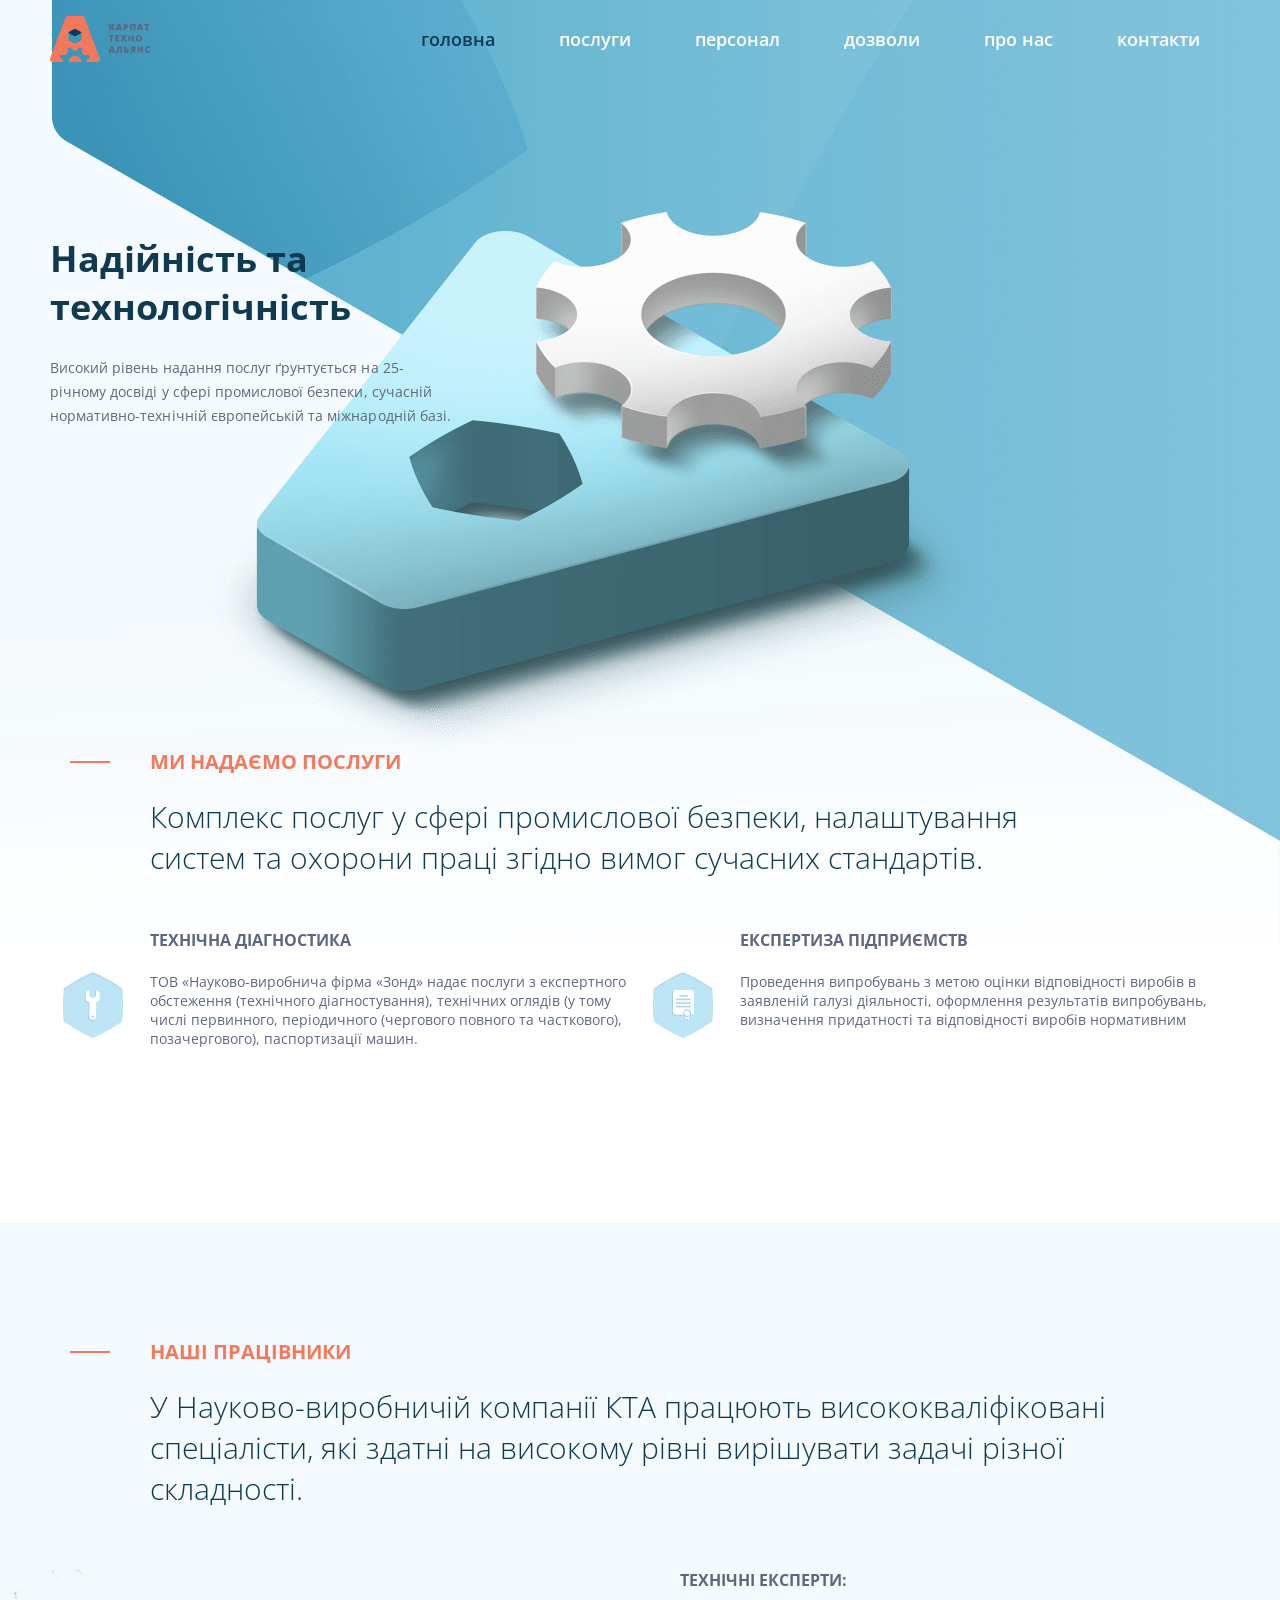
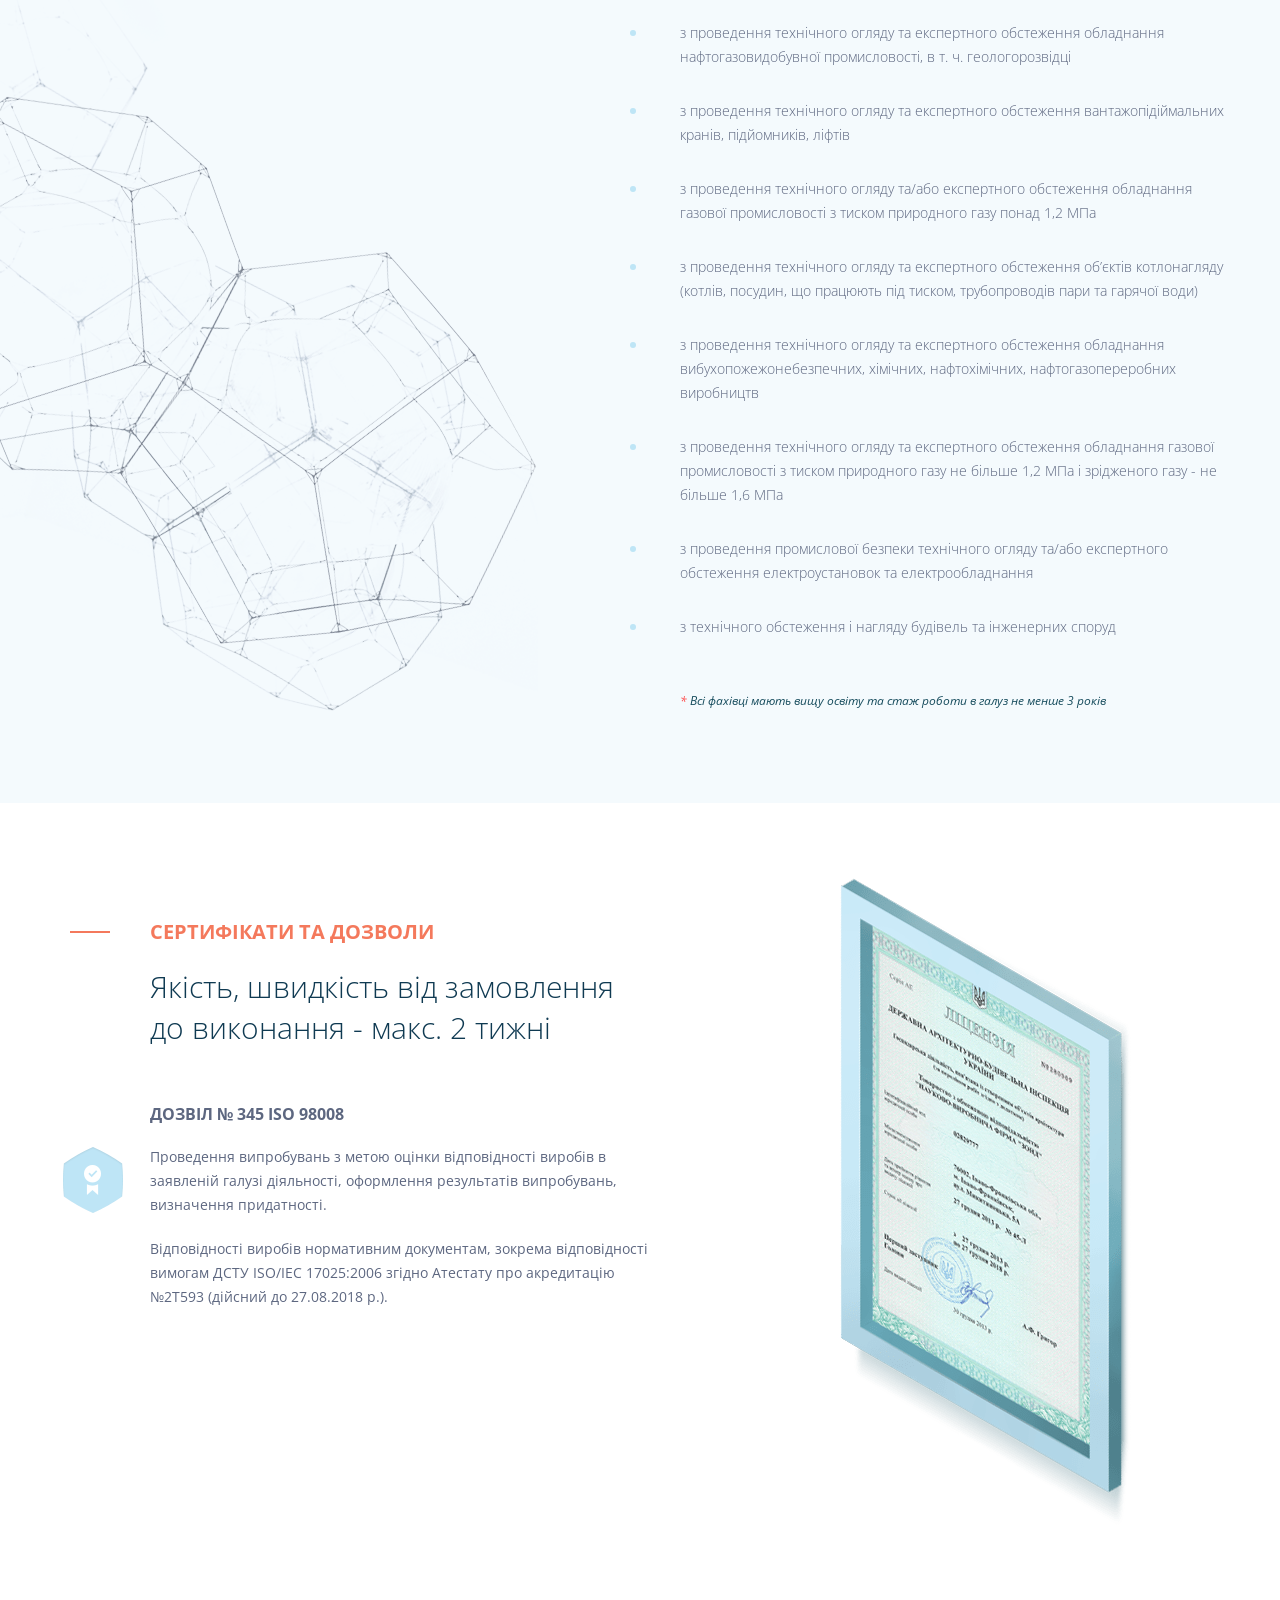
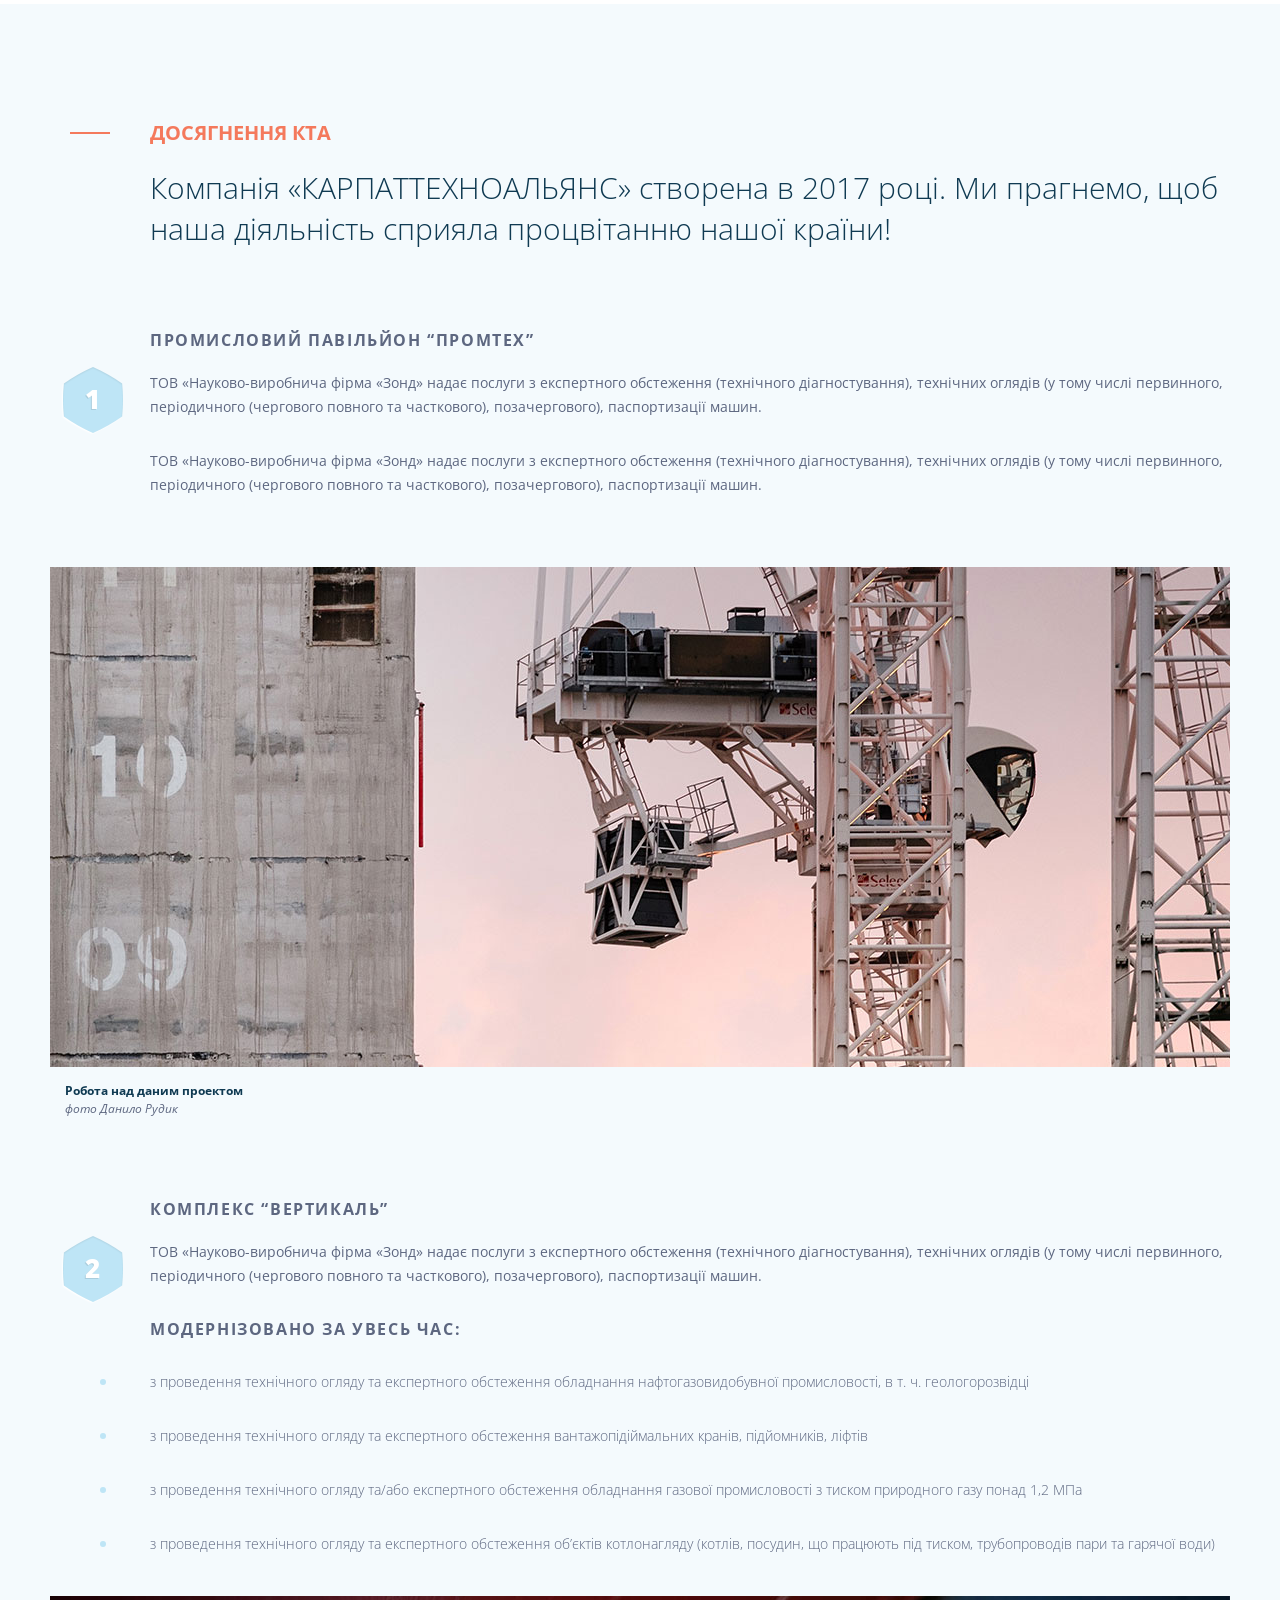
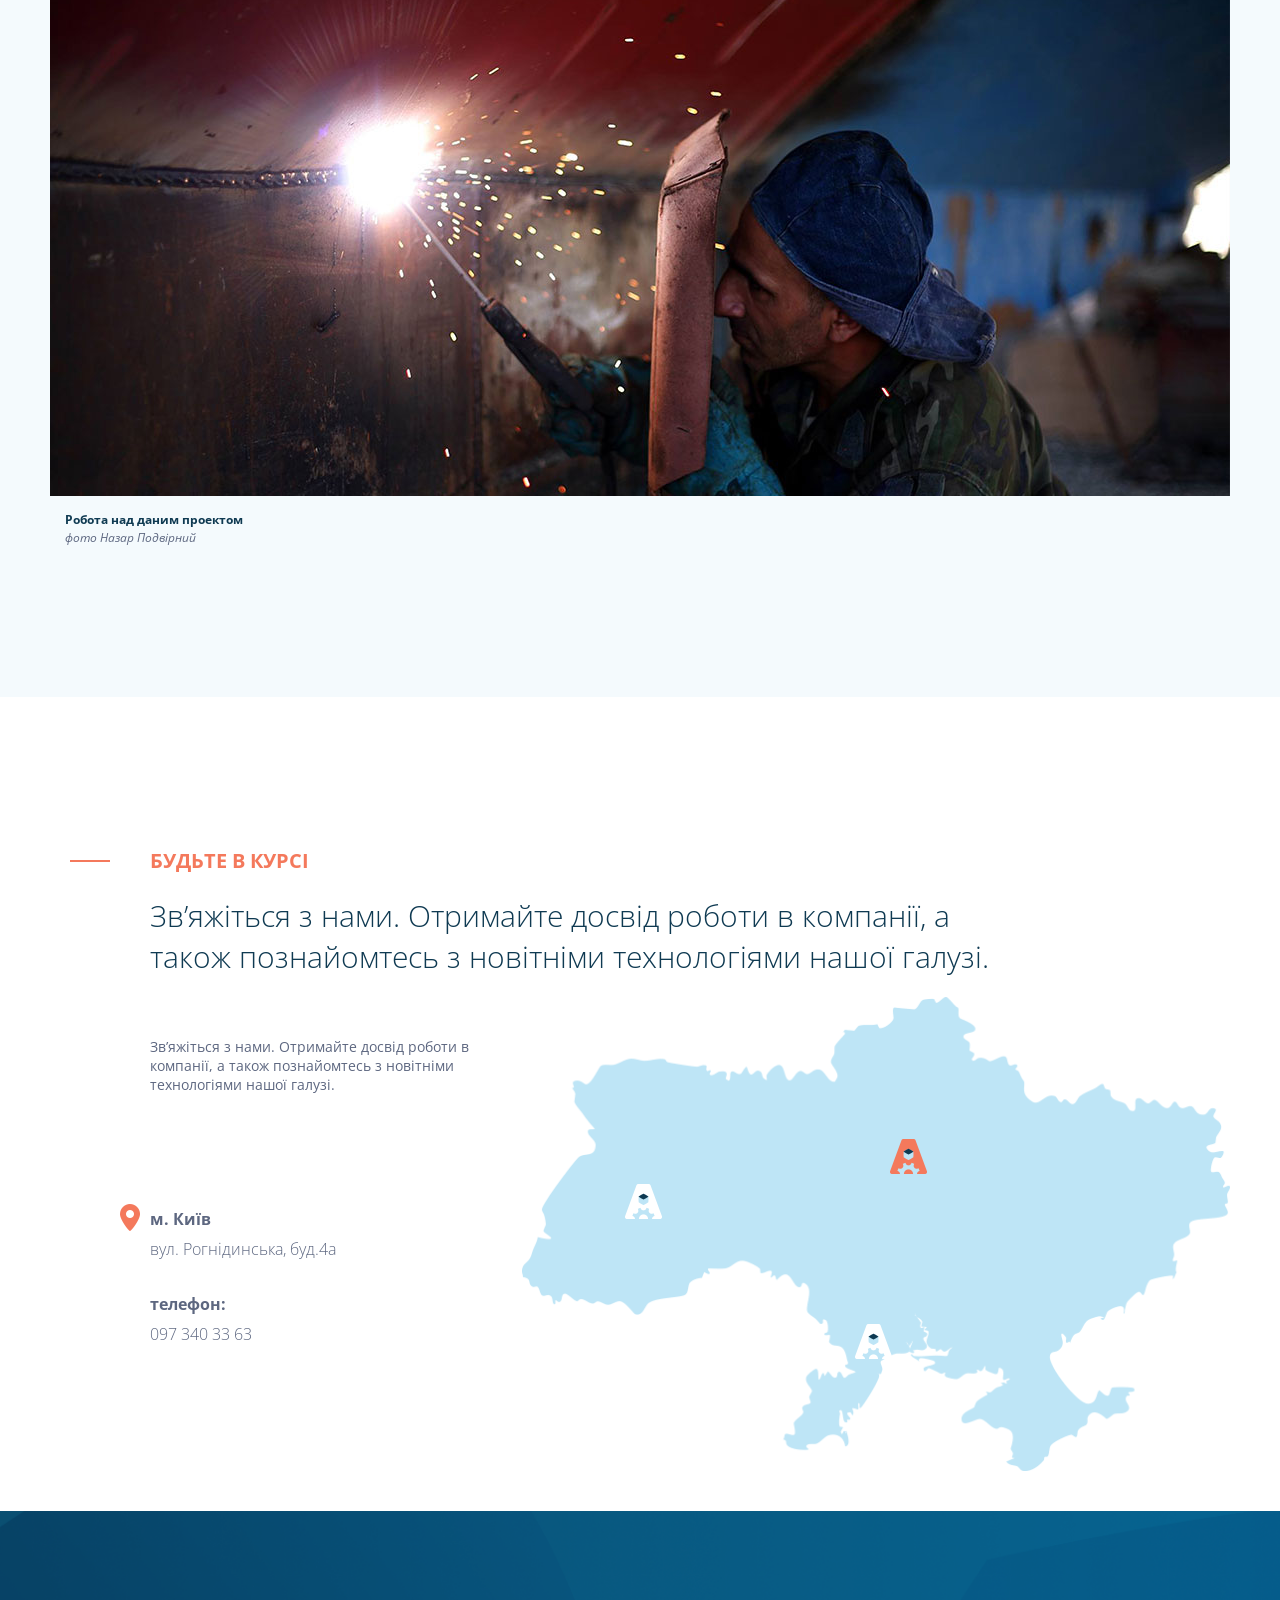
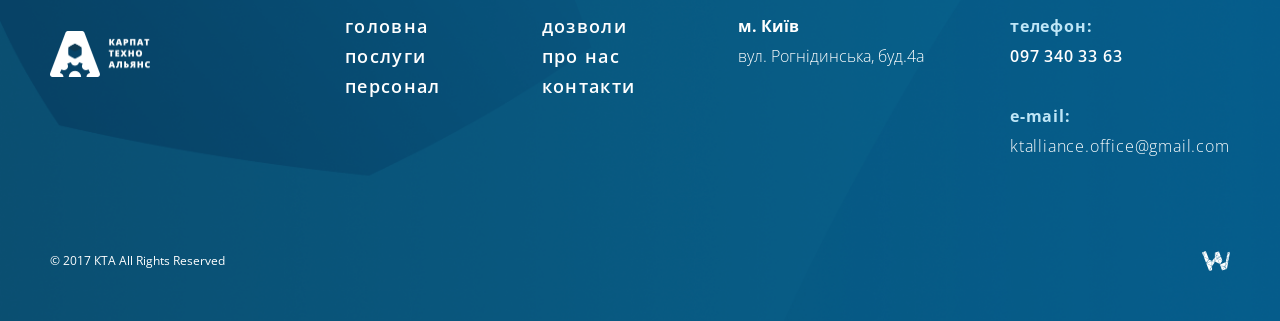
==== index.html @ b45f717a "init" ====
<!DOCTYPE html>
<html>
<head>
<meta charset='utf-8'>
<meta content='ie=edge' http-equiv='x-ua-compatible'>
<meta content='width=device-width, initial-scale=1, shrink-to-fit=no' name='viewport'>
<title>Карпат Техно Альянс - Головна</title>
<link href="https://fonts.googleapis.com/css?family=Open+Sans:300,400,600,700,800&amp;amp;subset=cyrillic-ext" rel="stylesheet" />
<link href="stylesheets/all.css" rel="stylesheet" />
</head>
<body class='main-page'>
<header class='main-header clearfix'>
<div class='pull-left'>
<div class='main-logo'>
<a href='/'></a>
</div>
</div>
<div class='pull-right'>
<div class='mobile-view'>
<a class='burger-btn js-burger' href='#'>
<span></span>
<span></span>
<span></span>
</a>
</div>
<nav class='main-menu'>
<div class='main-menu__item'>
<a href="#top" class="js-scroll-link active">головна</a>
</div>
<div class='main-menu__item'>
<a href="#services" class="js-scroll-link">послуги</a>
</div>
<div class='main-menu__item'>
<a href="#workers" class="js-scroll-link">персонал</a>
</div>
<div class='main-menu__item'>
<a href="#certificates" class="js-scroll-link">дозволи</a>
</div>
<div class='main-menu__item'>
<a href="#achievements" class="js-scroll-link">про нас</a>
</div>
<div class='main-menu__item'>
<a href="#contacts" class="js-scroll-link">контакти</a>
</div>
</nav>
</div>
</header>

<div class='wrap' id='top'>
<section class='top-section'>
<div class='container'>
<div class='text-container'>
<h2>Надійність та технологічність</h2>
<p>Високий рівень надання послуг ґрунтується на 25-річному досвіді у сфері промислової безпеки, сучасній нормативно-технічній європейській та міжнародній базі.</p>
</div>
</div>
</section>
<section class='services-section' id='services'>
<div class='container'>
<div class='text-container'>
<h4>ми надаємо послуги</h4>
<h3>Комплекс послуг у сфері промислової безпеки, налаштування систем та охорони праці згідно вимог сучасних стандартів.</h3>
<div class='services-list'><div class='services-list__item first'>
<h6>Технічна діагностика</h6>
<p>ТОВ «Науково-виробнича фірма «Зонд» надає послуги з експертного обстеження (технічного діагностування), технічних оглядів (у тому числі первинного, періодичного (чергового повного та часткового), позачергового), паспортизації машин.</p>
</div><div class='services-list__item second'>
<h6>Експертиза підприємств</h6>
<p>Проведення випробувань з метою оцінки відповідності виробів в заявленій галузі діяльності, оформлення результатів випробувань, визначення придатності та відповідності виробів нормативним</p>
</div></div>
</div>
</div>
</section>
<section class='workers-section' id='workers'>
<div class='container'>
<div class='text-container'>
<h4>наші працівники</h4>
<h3>У Науково-виробничій компанії КТА працюють висококваліфіковані спеціалісти, які здатні на високому рівні вирішувати задачі різної складності.</h3>
<div class='clearfix'>
<div class='pull-right'>
<h6>Технічні експерти:</h6>
<ul class='dotted-list'>
<li>з проведення технічного огляду та експертного обстеження обладнання нафтогазовидобувної промисловості, в т. ч. геологорозвідці</li>
<li>з проведення технічного огляду та експертного обстеження вантажопідіймальних кранів, підйомників, ліфтів</li>
<li>з проведення технічного огляду та/або експертного обстеження обладнання газової промисловості з тиском природного газу понад 1,2 МПа</li>
<li>з проведення технічного огляду та експертного обстеження об’єктів котлонагляду (котлів, посудин, що працюють під тиском, трубопроводів пари та гарячої води)</li>
<li>з проведення технічного огляду та експертного обстеження обладнання вибухопожежонебезпечних, хімічних, нафтохімічних, нафтогазопереробних виробництв</li>
<li>з проведення технічного огляду та експертного обстеження обладнання газової промисловості з тиском природного газу не більше 1,2 МПа і зрідженого газу - не більше 1,6 МПа</li>
<li>з проведення промислової безпеки технічного огляду та/або експертного обстеження електроустановок та електрообладнання</li>
<li>з технічного обстеження і нагляду будівель та інженерних споруд</li>
</ul>
<p>
<i>
<span>*</span>
Всі фахівці мають вищу освіту та стаж роботи в галуз не менше 3 років
</i>
</p>
</div>
</div>
</div>
</div>
</section>
<section class='certificates-section' id='certificates'>
<div class='container'>
<span class='certificate-img'></span>
<div class='text-container'>
<h4>Сертифікати та дозволи</h4>
<h3>Якість, швидкість від замовлення до виконання - макс. 2 тижні</h3>
<div class='item'>
<h6>Дозвіл № 345 iso 98008</h6>
<p>Проведення випробувань з метою оцінки відповідності виробів в заявленій галузі діяльності, оформлення результатів випробувань, визначення придатності.</p>
<p>Відповідності виробів нормативним документам, зокрема відповідності вимогам ДСТУ ISO/IEC 17025:2006 згідно Атестату про акредитацію №2Т593 (дійсний до 27.08.2018 р.).</p>
</div>
</div>
</div>
</section>
<section class='achievements-section' id='achievements'>
<div class='container'>
<div class='text-container'>
<h4>Досягнення КТА</h4>
<h3>
Компанія «КАРПАТТЕХНОАЛЬЯНС» створена в 2017 році.
Ми прагнемо, щоб наша діяльність сприяла процвітанню нашої країни!
</h3>
</div>
<div class='achievements-list'><div class='achievements-list__item'>
<div class='description'>
<span class='ico'>1</span>
<h6>ПРомисловий павільйон “промтех”</h6>
<p>ТОВ «Науково-виробнича фірма «Зонд» надає послуги з експертного обстеження (технічного діагностування), технічних оглядів (у тому числі первинного, періодичного (чергового повного та часткового), позачергового), паспортизації машин.</p>
<p>ТОВ «Науково-виробнича фірма «Зонд» надає послуги з експертного обстеження (технічного діагностування), технічних оглядів (у тому числі первинного, періодичного (чергового повного та часткового), позачергового), паспортизації машин.</p>
</div>
<img src="images/achievements/1.jpg" width="1180" height="500" alt="1" />
<div class='photo-desciption'>
<p>
<b>Робота над даним проектом</b>
</p>
<p>
<i>фото Данило Рудик</i>
</p>
</div>
</div><div class='achievements-list__item'>
<div class='description'>
<span class='ico'>2</span>
<h6>комплекс “вертикаль”</h6>
<p>ТОВ «Науково-виробнича фірма «Зонд» надає послуги з експертного обстеження (технічного діагностування), технічних оглядів (у тому числі первинного, періодичного (чергового повного та часткового), позачергового), паспортизації машин.</p>
<h6>Модернізовано за увесь час:</h6>
<ul class='dotted-list'>
<li>з проведення технічного огляду та експертного обстеження обладнання нафтогазовидобувної промисловості, в т. ч. геологорозвідці</li>
<li>з проведення технічного огляду та експертного обстеження вантажопідіймальних кранів, підйомників, ліфтів</li>
<li>з проведення технічного огляду та/або експертного обстеження обладнання газової промисловості з тиском природного газу понад 1,2 МПа</li>
<li>з проведення технічного огляду та експертного обстеження об’єктів котлонагляду (котлів, посудин, що працюють під тиском, трубопроводів пари та гарячої води)</li>
</ul>
</div>
<img src="images/achievements/2.jpg" width="1180" height="500" alt="2" />
<div class='photo-desciption'>
<p>
<b>Робота над даним проектом</b>
</p>
<p>
<i>фото Назар Подвірний</i>
</p>
</div>
</div></div>
</div>
</section>
<section class='contacts-section' id='contacts'>
<div class='container'>
<div class='text-container'>
<h4>Будьте в курсі</h4>
<h3>
Зв’яжіться з нами. Отримайте досвід роботи в компанії, а також познайомтесь з новітніми технологіями нашої галузі.
</h3>
</div>
<div class='contacts-map__container clearfix'>
<div class='pull-left'>
<div class='contacts-fields'>
<p>Зв’яжіться з нами. Отримайте досвід роботи в компанії, а також познайомтесь з новітніми технологіями нашої галузі.</p>
<div class='address-city'>м. Київ</div>
<div class='address-street'>вул. Рогнідинська, буд.4а</div>
<div class='phone-field__container'>
<b>телефон:</b>
<div class='phone-field'>097 340 33 63</div>
</div>
</div>
</div>
<div class='pull-right'>
<div class='map-container'>
<img src="images/map.png" alt="#" width="712" height="477" />
<a class='js-ico-map ico-map-pin active kyiv' data-city='м. Київ' data-phone='097 340 33 63' data-street='вул. Рогнідинська, буд.4а' href='#'></a>
<a class='js-ico-map ico-map-pin if' data-city='м. Івано-Франківськ' data-phone='097 340 33 64' data-street='вул. Коновальця, буд.4' href='#'></a>
<a class='js-ico-map ico-map-pin odesa' data-city='м. Одеса' data-phone='097 340 33 65' data-street='вул. Незалежності, буд.4' href='#'></a>
</div>
</div>
</div>
</div>
</section>
</div>

<footer class='main-footer'>
<div class='container'>
<div class='footer-top'><div class='inline-block footer-logo'>
<div class='main-logo'>
<a href='/'></a>
</div>
</div><div class='inline-block footer-menu'><div class='column'>
<ul>
<li>
<a href="#top" class="js-scroll-link">головна</a>
</li>
<li>
<a href="#services" class="js-scroll-link">послуги</a>
</li>
<li>
<a href="#workers" class="js-scroll-link">персонал</a>
</li>
</ul>
</div><div class='column'>
<ul>
<li>
<a href="#certificates" class="js-scroll-link">дозволи</a>
</li>
<li>
<a href="#achievements" class="js-scroll-link">про нас</a>
</li>
<li>
<a href="#contacts" class="js-scroll-link">контакти</a>
</li>
</ul>
</div><div class='column'>
<p>
<b>м. Київ</b>
</p>
<p>вул. Рогнідинська, буд.4а</p>
</div></div><div class='inline-block footer-contacts'>
<div class='row'>
<p>
<b>телефон:</b>
</p>
<p>
<a class='phone' href='tel:+380973403363'>097 340 33 63</a>
</p>
</div>
<div class='row'>
<p>
<b>e-mail:</b>
</p>
<p>
<a href='mailto:ktalliance.office@gmail.com'>ktalliance.office@gmail.com</a>
</p>
</div>
</div></div>
<div class='footer-bottom clearfix'>
<div class='pull-left'>
<p class='copyright'>© 2017 КТА All Rights Reserved</p>
</div>
<div class='pull-right'>
<a class='webmil-logo' href='http://webmil.eu/' target='_blank'></a>
</div>
</div>
</div>
</footer>

<script src="javascripts/all.js"></script>
</body>
</html>
---- stylesheets/all.css ----
/*! normalize.css v7.0.0 | MIT License | github.com/necolas/normalize.css */html{line-height:1.15;-ms-text-size-adjust:100%;-webkit-text-size-adjust:100%}body{margin:0}article,aside,footer,header,nav,section{display:block}h1{font-size:2em;margin:0.67em 0}figcaption,figure,main{display:block}figure{margin:1em 40px}hr{-webkit-box-sizing:content-box;box-sizing:content-box;height:0;overflow:visible}pre{font-family:monospace, monospace;font-size:1em}a{background-color:transparent;-webkit-text-decoration-skip:objects}abbr[title]{border-bottom:none;text-decoration:underline;-webkit-text-decoration:underline dotted;text-decoration:underline dotted}b,strong{font-weight:inherit}b,strong{font-weight:bolder}code,kbd,samp{font-family:monospace, monospace;font-size:1em}dfn{font-style:italic}mark{background-color:#ff0;color:#000}small{font-size:80%}sub,sup{font-size:75%;line-height:0;position:relative;vertical-align:baseline}sub{bottom:-0.25em}sup{top:-0.5em}audio,video{display:inline-block}audio:not([controls]){display:none;height:0}img{border-style:none}svg:not(:root){overflow:hidden}button,input,optgroup,select,textarea{font-family:sans-serif;font-size:100%;line-height:1.15;margin:0}button,input{overflow:visible}button,select{text-transform:none}button,html [type="button"],[type="reset"],[type="submit"]{-webkit-appearance:button}button::-moz-focus-inner,[type="button"]::-moz-focus-inner,[type="reset"]::-moz-focus-inner,[type="submit"]::-moz-focus-inner{border-style:none;padding:0}button:-moz-focusring,[type="button"]:-moz-focusring,[type="reset"]:-moz-focusring,[type="submit"]:-moz-focusring{outline:1px dotted ButtonText}fieldset{padding:0.35em 0.75em 0.625em}legend{-webkit-box-sizing:border-box;box-sizing:border-box;color:inherit;display:table;max-width:100%;padding:0;white-space:normal}progress{display:inline-block;vertical-align:baseline}textarea{overflow:auto}[type="checkbox"],[type="radio"]{-webkit-box-sizing:border-box;box-sizing:border-box;padding:0}[type="number"]::-webkit-inner-spin-button,[type="number"]::-webkit-outer-spin-button{height:auto}[type="search"]{-webkit-appearance:textfield;outline-offset:-2px}[type="search"]::-webkit-search-cancel-button,[type="search"]::-webkit-search-decoration{-webkit-appearance:none}::-webkit-file-upload-button{-webkit-appearance:button;font:inherit}details,menu{display:block}summary{display:list-item}canvas{display:inline-block}template{display:none}[hidden]{display:none}body{margin:0}h1,h2,h3,h4,h5,h6,p{margin:0;font-weight:normal}ul,ol{margin:0;padding:0}ul li,ol li{list-style:none;list-style-type:none}img{vertical-align:top}h1,h2,h3,h4,h5,h6{font-family:"Open Sans", sans-serif}h2{font-size:36px;line-height:48px;color:#0f3a52;font-weight:bold}h3{font-size:30px;font-weight:300;color:#0f3a52}h4{position:relative;padding-left:80px;font-size:20px;line-height:48px;font-weight:700;color:#f4795c;text-transform:uppercase}h4::before{content:'';position:absolute;left:0;top:50%;display:block;width:40px;height:2px;-webkit-transform:translateY(-50%);-ms-transform:translateY(-50%);transform:translateY(-50%);background:#f4795c}h5{font-size:18px;line-height:24px;color:#0f3a52;font-weight:700;text-transform:uppercase}h6{font-size:16px;color:#5d6780;font-weight:700;text-transform:uppercase}a{color:#5d6780;opacity:1;text-decoration:none;-webkit-transition:opacity .3s;-o-transition:opacity .3s;transition:opacity .3s}a:hover{opacity:.8}b,strong{font-weight:700}.pull-right{float:right}.pull-left{float:left}.inline-block{display:inline-block;vertical-align:top}.half-width{width:50%}.container{position:relative;max-width:1200px;padding:0 10px;margin:0 auto;width:100%;z-index:10}.container::after{content:"";display:table;clear:both}.clearfix::after{content:"";display:table;clear:both;*zoom:1}*{-webkit-box-sizing:border-box;box-sizing:border-box}.desktop-view{display:block}.mobile-view{display:none}.dotted-list li{margin-top:30px;position:relative;padding-left:50px;font-weight:300;line-height:24px}.dotted-list li::before{content:'';position:absolute;left:0;top:9px;display:block;width:6px;height:6px;background:#bee5f6;border-radius:100%}@media screen and (max-width: 1199px){.container{max-width:1024px}}@media screen and (max-width: 1024px){.container{max-width:960px}}@media screen and (max-width: 960px){.container{max-width:880px}}@media screen and (max-width: 640px){.desktop-view{display:none}.mobile-view{display:block}h2{font-size:30px;line-height:36px}h3{font-size:24px}h4{font-size:18px;line-height:40px;padding-left:0}h4::before{display:none}}body{position:relative;min-width:320px;width:100%;font-size:14px;line-height:normal;background:#fff;font-family:"Open Sans", sans-serif;color:#5d6780;-webkit-overflow-scrolling:touch}section h4,section h3{margin-left:20px}section h3{margin-top:10px;padding-left:80px}.ico-map-pin{display:block;width:37px;height:35px;background-image:url(../images/ico-map-pin.png);background-repeat:no-repeat;background-size:cover;-webkit-transition:background .3s, opacity .3s;-o-transition:background .3s, opacity .3s;transition:background .3s, opacity .3s}.ico-map-pin.active{background-position:0 -35px}@media screen and (max-width: 640px){section h3{padding-left:0}}.main-header{position:fixed;top:0;left:0;width:100%;padding:16px 50px;z-index:9999999999;-webkit-transition:background .3s;-o-transition:background .3s;transition:background .3s}.main-header.white{background:#fff}.main-header.white .main-menu__item.current a{color:#0f3a52}.main-header.white .main-menu__item a{color:#479cbf;-webkit-transition:color .3s;-o-transition:color .3s;transition:color .3s}.main-logo a{display:block;width:100px;height:46px;background:url(../images/logo.png) no-repeat;background-size:100% 100%}.main-logo a:hover{opacity:1}.main-menu{padding-right:14.454%}.main-menu__item{display:inline-block;vertical-align:middle;padding:5px 30px}.main-menu__item a{display:block;font-size:18px;line-height:36px;font-weight:600;text-decoration:none;color:#fff;opacity:1;-webkit-transition:opacity .3s;-o-transition:opacity .3s;transition:opacity .3s}.main-menu__item a:hover{opacity:.8}.main-menu__item a.active{color:#0f3a52}.burger-btn{width:30px;height:22px;display:block;position:relative;margin:12px 10px 0 0;z-index:9999;-webkit-transition:all .5s;-o-transition:all .5s;transition:all .5s}.burger-btn span{display:block;position:absolute;height:4px;width:100%;background:#0f3a52;opacity:1;right:0;-webkit-transform:rotate(0deg);-ms-transform:rotate(0deg);transform:rotate(0deg);-webkit-transition:all .25s;-o-transition:all .25s;transition:all .25s}.burger-btn span:first-child{-webkit-transform-origin:left center;-ms-transform-origin:left center;transform-origin:left center}.burger-btn span:nth-child(2){top:9px;-webkit-transform-origin:left center;-ms-transform-origin:left center;transform-origin:left center}.burger-btn span:nth-child(3){top:18px;-webkit-transform-origin:left center;-ms-transform-origin:left center;transform-origin:left center}.burger-btn.opened span:first-child{-webkit-transform:rotate(45deg);-ms-transform:rotate(45deg);transform:rotate(45deg);top:0;left:0}.burger-btn.opened span:nth-child(2){width:0%;opacity:0}.burger-btn.opened span:nth-child(3){-webkit-transform:rotate(-45deg);-ms-transform:rotate(-45deg);transform:rotate(-45deg);top:21px;left:0}@media (max-width: 1280px){.main-menu{padding-right:0}}@media (max-width: 1200px){.main-menu__item{padding:5px 20px}.main-header{padding:16px 20px 16px 40px}}@media screen and (max-width: 960px){.main-menu__item a{font-size:14px}}@media (max-width: 800px){.main-header{padding:10px 0 10px 10px}.main-menu__item{padding:5px 10px}}@media (max-width: 640px){.main-menu{position:fixed;position:fixed;padding:59px 0 40px 0;width:100%;background:#fff;display:block;left:0;top:-300%;-webkit-transition:top .5s;-o-transition:top .5s;transition:top .5s;-webkit-box-shadow:0px 1px 6px 0px rgba(190,229,246,0.4);box-shadow:0px 1px 6px 0px rgba(190,229,246,0.4)}.main-menu.opened{top:0}.main-menu__item{display:block;text-align:center}.main-menu__item a{color:#479cbf}.main-logo a{position:relative;z-index:9999}}.main-footer{background:url(../images/footer-bg.png) no-repeat;background-size:cover;color:#fff}.main-footer a{color:#fff}.footer-top{padding-top:100px}.footer-logo,.footer-contacts{width:25%}.footer-logo .main-logo{margin-top:20px}.footer-logo .main-logo a{background:url(../images/logo-white.png) no-repeat;background-size:100% 100%}.footer-menu{width:50%}.footer-menu .column{display:inline-block;vertical-align:top;width:33.33333%}.footer-menu a{font-size:18px;line-height:30px;letter-spacing:0.075em;font-weight:600}.footer-menu p{font-size:16px;line-height:30px;font-weight:300}.footer-menu p b{font-weight:700}.footer-contacts{padding-left:75px}.footer-contacts p{font-size:16px;line-height:30px;font-weight:300;letter-spacing:0.05em}.footer-contacts p b{font-weight:700;color:#bee5f6}.footer-contacts p .phone{font-weight:600}.footer-contacts .row:last-child{margin-top:30px}.footer-bottom{padding:90px 0 50px 0}.footer-bottom .copyright{font-size:12px;line-height:20px}.webmil-logo{width:28px;height:20px;display:block;background:url(../images/webmil-logo.png) no-repeat}@media (max-width: 1200px){.footer-contacts{padding-left:40px}}@media (max-width: 1024px){.footer-menu .column{width:50%}.footer-menu .column:last-child{display:none}.footer-contacts{padding-left:0}}@media (max-width: 960px){.footer-logo{width:20%}.footer-menu{width:45%}.footer-contacts{width:35%}}@media (max-width: 640px){.footer-logo{display:none}.footer-menu{display:block;width:100%}.footer-menu .column{width:100%}.footer-menu .column:first-child{display:none}.footer-menu .column:nth-child(2){display:none}.footer-menu .column:last-child{display:block}.footer-contacts{margin-top:30px;width:100%}.footer-top{padding-top:50px}.footer-bottom{padding:50px 0 20px 0}}.main-page{background:url(../images/main-bg.png) right top no-repeat}.main-page .wrapper{padding-top:78px}.top-section .text-container{padding:235px 0;max-width:450px;padding-right:45px}.top-section .text-container p{margin-top:25px;line-height:24px;letter-spacing:0.0025em}.services-section{padding:75px 0 175px 0}.services-section h3{max-width:960px}.services-list{margin-top:50px}.services-list__item{position:relative;display:inline-block;vertical-align:top;width:50%;padding-left:100px}.services-list__item::before{content:'';display:block;width:62px;height:68px;position:absolute;top:44px;left:11px;background-size:100% 100%;background-repeat:no-repeat}.services-list__item.first::before{background-image:url(../images/icon-services-1.png)}.services-list__item.second::before{background-image:url(../images/icon-services-2.png)}.services-list__item p{margin-top:20px}.services-list__item h6{line-height:24px}.workers-section{padding:105px 0 90px 0;background:#f4fafd}.workers-section h3{max-width:1080px}.workers-section .pull-right{margin-top:60px;max-width:600px}.workers-section .pull-right p{margin-top:50px;padding-left:50px;font-size:12px;line-height:24px;color:#154b5c}.workers-section .pull-right p span{color:#fe4848}.workers-section h6{padding-left:50px}.workers-section .text-container{position:relative}.workers-section .text-container::before{content:'';display:block;width:668px;height:747px;position:absolute;bottom:0;left:-180px;background:url(../images/workers-section-bg.png) no-repeat;background-size:100% 100%}.certificates-section{padding:105px 0 295px 0}.certificates-section .certificate-img{display:block;width:291px;height:647px;position:absolute;top:-30px;left:66.6667%;background:url(../images/certificates-section-bg.png) no-repeat;background-size:100% 100%}.certificates-section .text-container{width:50.848%}.certificates-section .item{position:relative;margin-top:55px;padding-left:100px}.certificates-section .item::before{content:'';display:block;width:62px;height:68px;position:absolute;top:44px;left:11px;background-image:url(../images/icon-certificates-section.png);background-size:100% 100%;background-repeat:no-repeat}.certificates-section .item p{margin-top:20px;line-height:24px}.achievements-section{padding:105px 0 150px 0;background:#f4fafd}.achievements-list__item{margin-top:80px}.achievements-list__item img{margin-top:40px;width:100%;height:auto}.achievements-list__item .description{position:relative;padding-left:100px}.achievements-list__item .description span.ico{display:block;width:62px;height:68px;position:absolute;top:38px;left:11px;background-image:url(../images/ico-number.png);background-size:100% 100%;background-repeat:no-repeat;text-align:center;font-size:26px;color:#fff;line-height:64px;text-shadow:-1px 1px 0px rgba(0,0,0,0.1);font-weight:800}.achievements-list__item .description h6{letter-spacing:0.1em;margin-bottom:20px}.achievements-list__item .description p{margin-bottom:30px;font-size:14px;line-height:24px;color:#5d6780}.achievements-list__item .dotted-list{margin-left:-50px}.achievements-list__item .photo-desciption{margin-top:15px;padding-left:15px}.achievements-list__item .photo-desciption p{font-size:12px;line-height:18px;color:#0f3a52}.achievements-list__item .photo-desciption p i{color:#5d6780}.contacts-section{padding:140px 0 40px 0}.contacts-section .text-container{max-width:980px}.contacts-map__container{margin-top:20px}.contacts-map__container .pull-left{width:40%}.contacts-map__container .pull-right{width:60%}.contacts-fields{margin-left:20px;padding-left:80px}.contacts-fields p{margin-top:40px}.contacts-fields .address-city{margin-top:110px}.map-container{position:relative}.map-container img{width:100%;height:auto}.map-container .ico-map-pin{position:absolute}.map-container .ico-map-pin.kyiv{top:30%;left:52%}.map-container .ico-map-pin.if{top:39.5%;left:14.5%}.map-container .ico-map-pin.odesa{top:69%;left:47%}.address-city{position:relative;font-size:16px;font-weight:700;line-height:30px}.address-city::before{content:'';display:block;position:absolute;top:0;left:-30px;width:20px;height:27px;background:url(../images/ico-contacts-pin.png) no-repeat;background-size:100% 100%}.phone-field__container{margin-top:25px}.phone-field__container b{font-size:16px;font-weight:700;line-height:30px}.address-street,.phone-field{font-size:16px;font-weight:300;line-height:30px}@media screen and (max-width: 960px){.main-page{background-size:1024px auto}section h4,section h3{margin-left:0}.top-section .text-container{padding:170px 45px 70px 0;max-width:360px}.services-section{padding-bottom:120px}.services-list__item{padding-left:80px}.services-list__item::before{left:5px}.workers-section .text-container::before{display:none}.workers-section .pull-right{max-width:none;float:none;padding-left:30px}.certificates-section{padding-bottom:195px}.certificates-section .text-container{width:52%}.certificates-section .item{padding-left:80px}.certificates-section .item::before{left:5px}.certificates-section .certificate-img{left:auto;right:0}.achievements-section{padding-bottom:110px}.achievements-list__item .description{padding-left:80px}.achievements-list__item .description span.ico{left:5px}.contacts-fields{margin-left:0}}@media (max-width: 768px){.main-page{background-size:830px auto}}@media (max-width: 640px){.main-page{background-size:700px auto;background-position:right -50px top -50px}.top-section .text-container{padding:230px 0 10px 0;max-width:none}.services-section{padding:50px 0 70px 0}.services-list{margin-top:0}.services-list__item{margin-top:50px;width:100%;padding-left:0;padding-top:100px}.services-list__item::before{left:50%;top:0;-webkit-transform:translateX(-50%);-ms-transform:translateX(-50%);transform:translateX(-50%)}.workers-section{padding-top:70px}.workers-section .pull-right{padding-left:0}.workers-section .pull-right p{margin-top:35px;padding-left:24px}.workers-section h6{padding-left:0}.dotted-list li{padding-left:24px}.certificates-section{padding:70px 0}.certificates-section .container{padding-bottom:500px}.certificates-section .text-container{width:100%}.certificates-section .certificate-img{width:196px;height:435px;left:50%;top:auto;right:auto;bottom:0;-webkit-transform:translateX(-50%);-ms-transform:translateX(-50%);transform:translateX(-50%)}.certificates-section .item{margin-top:50px;padding-left:0;padding-top:100px}.certificates-section .item::before{top:0;left:50%;-webkit-transform:translateX(-50%);-ms-transform:translateX(-50%);transform:translateX(-50%)}.achievements-section{padding:70px 0}.achievements-list__item{margin-top:50px}.achievements-list__item .dotted-list{margin-left:0}.achievements-list__item .description{padding-left:0;padding-top:100px}.achievements-list__item .description span.ico{top:0;left:50%;-webkit-transform:translateX(-50%);-ms-transform:translateX(-50%);transform:translateX(-50%)}.contacts-section{padding:70px 0}.contacts-fields{padding-left:50px}.contacts-fields p{margin-left:-50px}.contacts-map__container .pull-left{float:none;width:100%}.contacts-map__container .pull-right{float:none;width:100%}.contacts-fields .address-city{margin-top:60px}}@media (max-width: 360px){.main-page{background-position:right -100px top -50px}}
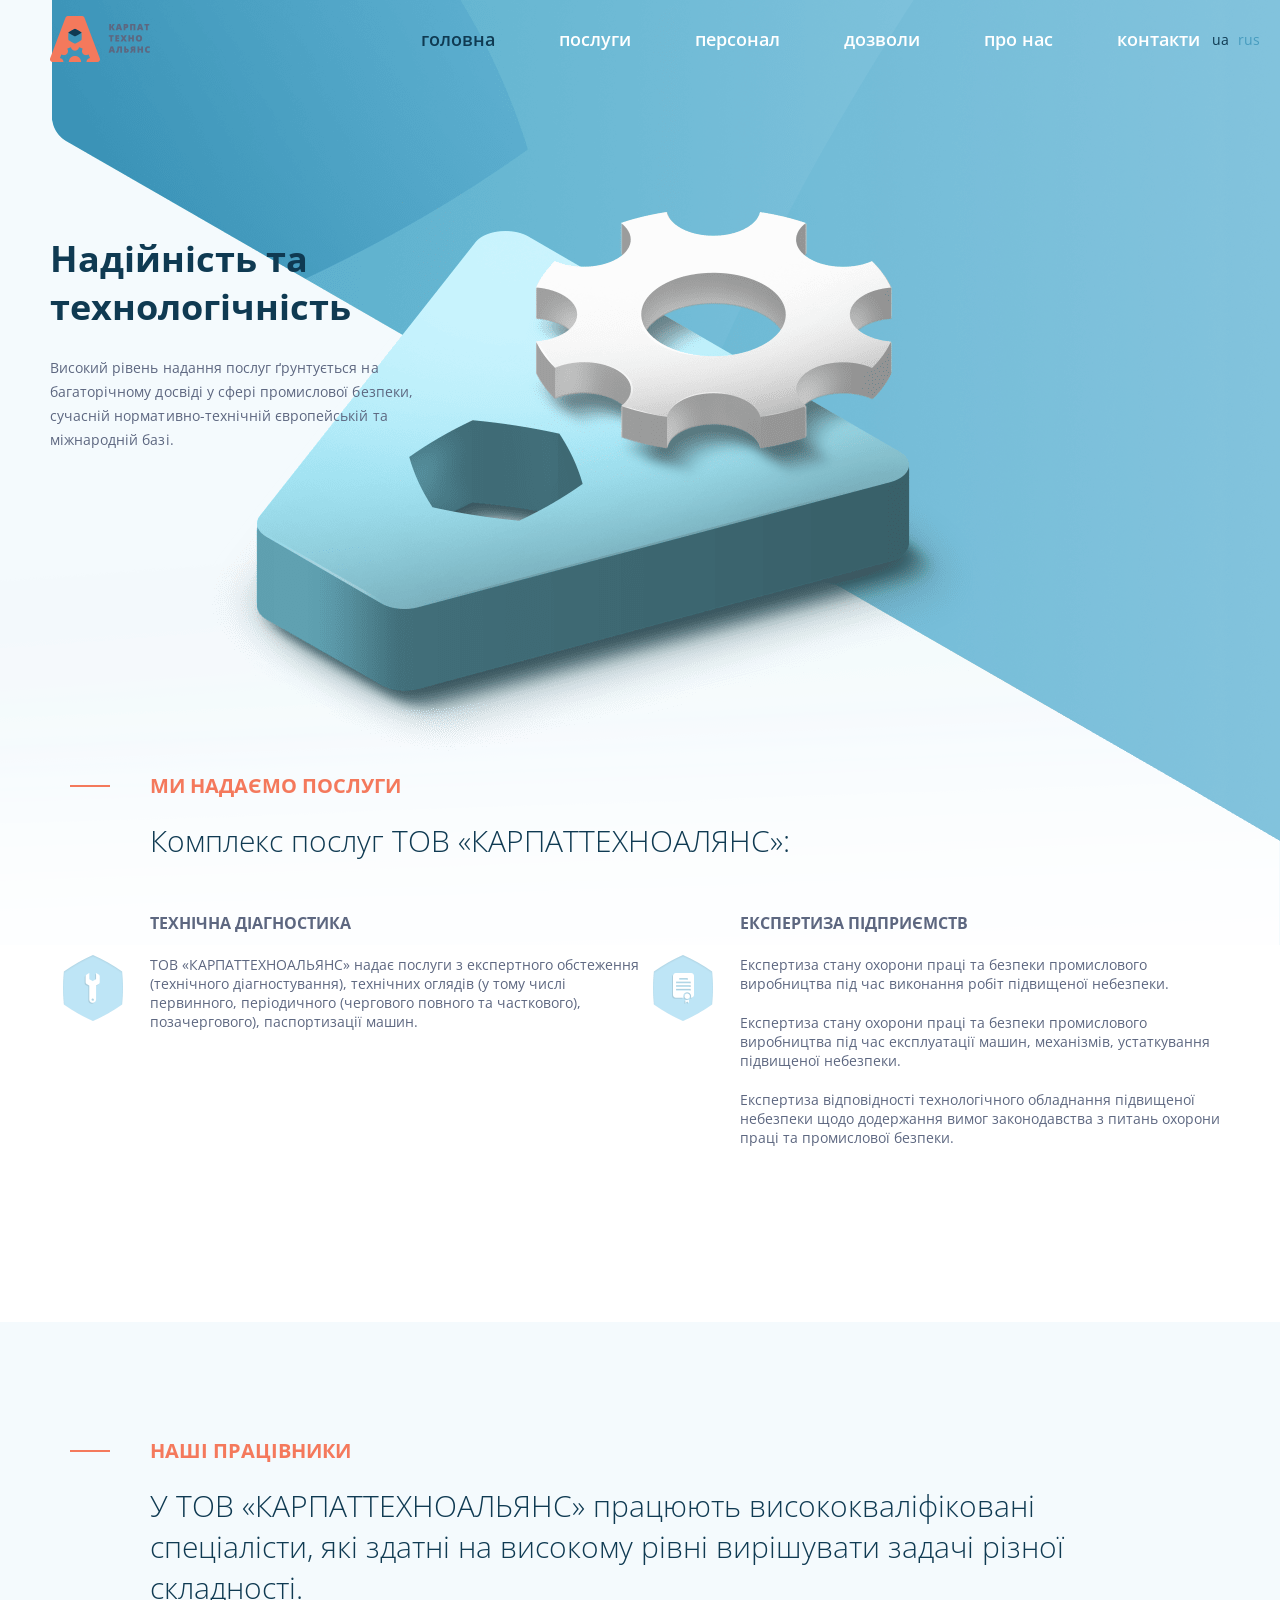
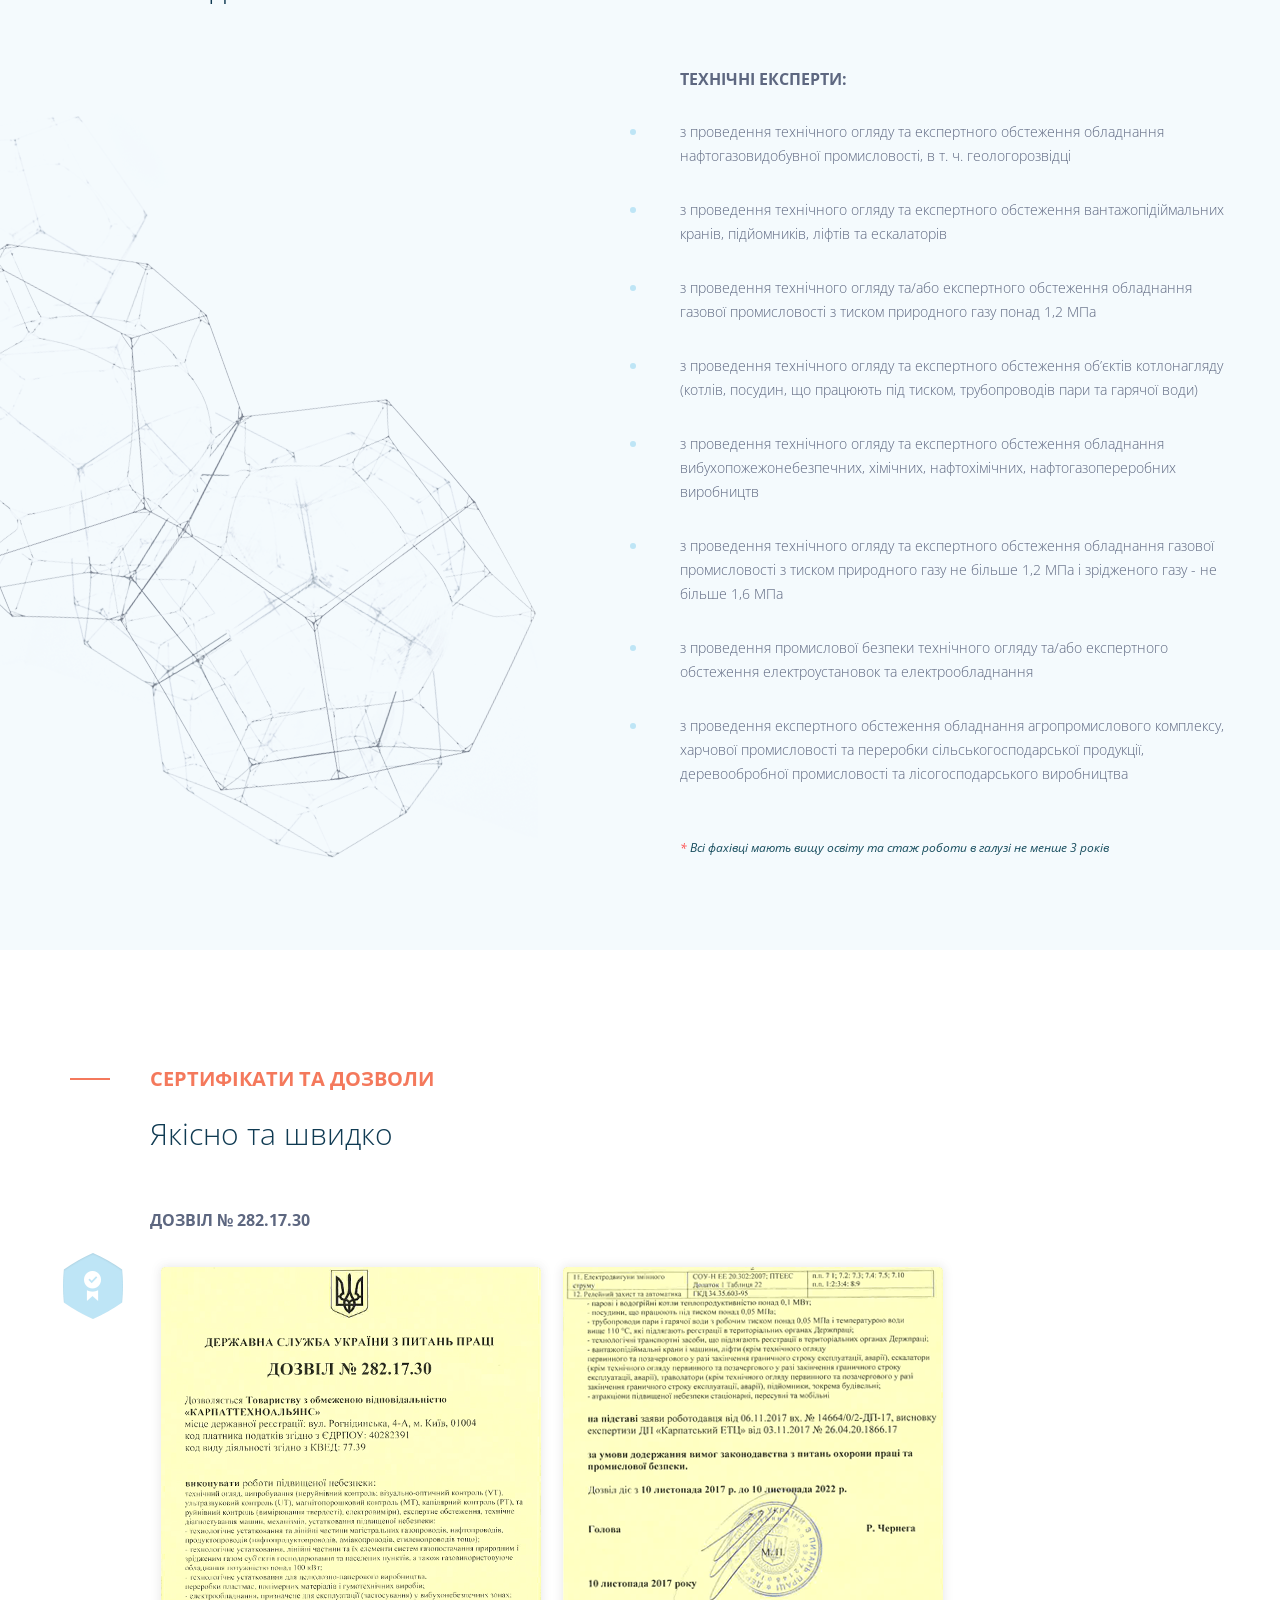
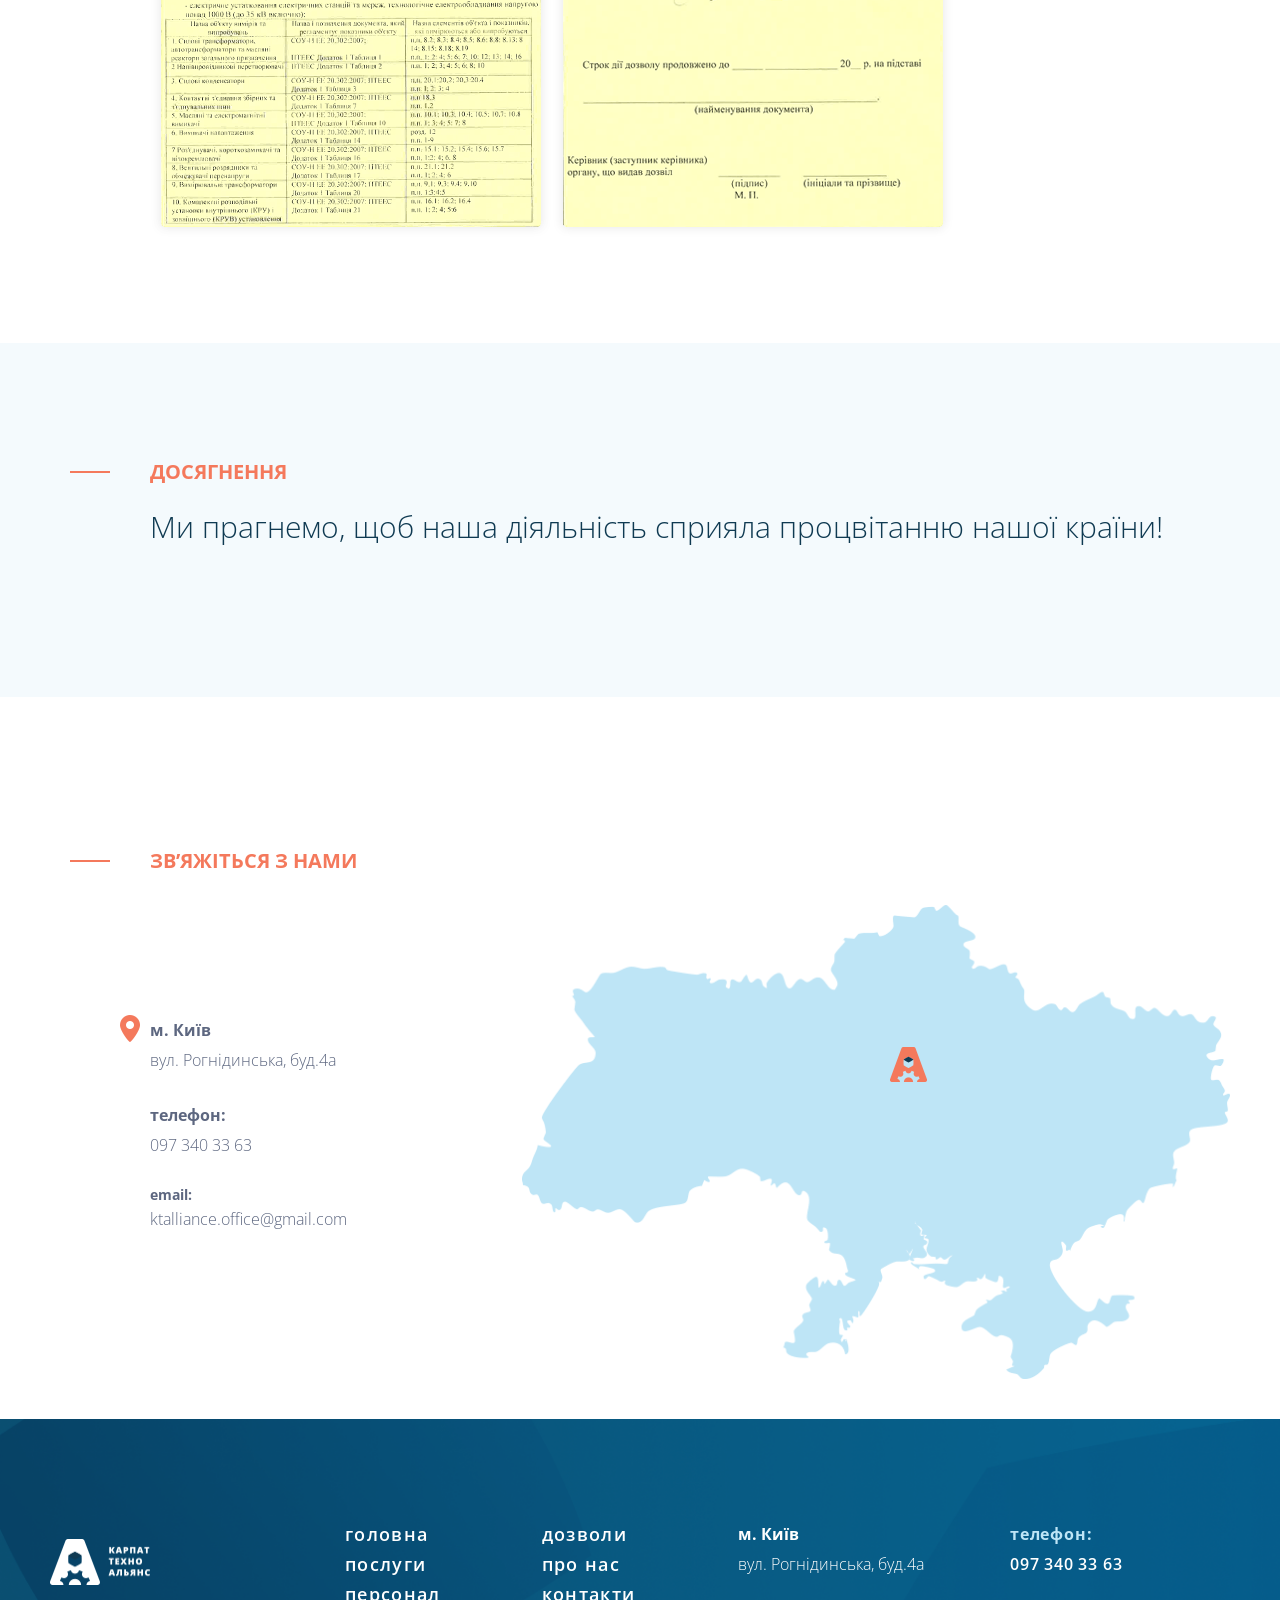
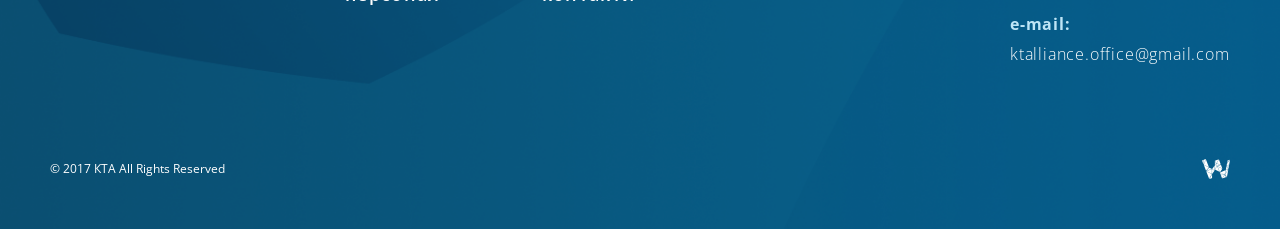
==== commit ccc9d35c: "update" ====
--- a/index.html
+++ b/index.html
@@ -24,6 +24,10 @@
 </a>
 </div>
 <nav class='main-menu'>
+<div class='lang-switcher'>
+<a class='active' href='/'>ua</a>
+<a href='/ru/'>rus</a>
+</div>
 <div class='main-menu__item'>
 <a href="#top" class="js-scroll-link active">головна</a>
 </div>
@@ -51,7 +55,7 @@
 <div class='container'>
 <div class='text-container'>
 <h2>Надійність та технологічність</h2>
-<p>Високий рівень надання послуг ґрунтується на 25-річному досвіді у сфері промислової безпеки, сучасній нормативно-технічній європейській та міжнародній базі.</p>
+<p>Високий рівень надання послуг ґрунтується на багаторічному досвіді у сфері промислової безпеки, сучасній нормативно-технічній європейській та міжнародній базі.</p>
 </div>
 </div>
 </section>
@@ -59,13 +63,21 @@
 <div class='container'>
 <div class='text-container'>
 <h4>ми надаємо послуги</h4>
-<h3>Комплекс послуг у сфері промислової безпеки, налаштування систем та охорони праці згідно вимог сучасних стандартів.</h3>
+<h3>Комплекс послуг ТОВ «КАРПАТТЕХНОАЛЯНС»:</h3>
 <div class='services-list'><div class='services-list__item first'>
 <h6>Технічна діагностика</h6>
-<p>ТОВ «Науково-виробнича фірма «Зонд» надає послуги з експертного обстеження (технічного діагностування), технічних оглядів (у тому числі первинного, періодичного (чергового повного та часткового), позачергового), паспортизації машин.</p>
+<p>ТОВ «КАРПАТТЕХНОАЛЬЯНС» надає послуги з експертного обстеження (технічного діагностування), технічних оглядів (у тому числі первинного, періодичного (чергового повного та часткового), позачергового), паспортизації машин.</p>
 </div><div class='services-list__item second'>
 <h6>Експертиза підприємств</h6>
-<p>Проведення випробувань з метою оцінки відповідності виробів в заявленій галузі діяльності, оформлення результатів випробувань, визначення придатності та відповідності виробів нормативним</p>
+<p>
+Експертиза стану охорони праці та безпеки промислового виробництва під час виконання робіт підвищеної небезпеки.
+</p>
+<p>
+Експертиза стану охорони праці та безпеки промислового виробництва під час експлуатації машин, механізмів, устаткування підвищеної небезпеки.
+</p>
+<p>
+Експертиза відповідності технологічного обладнання підвищеної небезпеки щодо додержання вимог законодавства з питань охорони праці та промислової безпеки.
+</p>
 </div></div>
 </div>
 </div>
@@ -74,24 +86,24 @@
 <div class='container'>
 <div class='text-container'>
 <h4>наші працівники</h4>
-<h3>У Науково-виробничій компанії КТА працюють висококваліфіковані спеціалісти, які здатні на високому рівні вирішувати задачі різної складності.</h3>
+<h3>У ТОВ «КАРПАТТЕХНОАЛЬЯНС» працюють висококваліфіковані спеціалісти, які здатні на високому рівні вирішувати задачі різної складності.</h3>
 <div class='clearfix'>
 <div class='pull-right'>
-<h6>Технічні експерти:</h6>
+<h6>ТЕХНІЧНІ ЕКСПЕРТИ:</h6>
 <ul class='dotted-list'>
 <li>з проведення технічного огляду та експертного обстеження обладнання нафтогазовидобувної промисловості, в т. ч. геологорозвідці</li>
-<li>з проведення технічного огляду та експертного обстеження вантажопідіймальних кранів, підйомників, ліфтів</li>
+<li>з проведення технічного огляду та експертного обстеження вантажопідіймальних кранів, підйомників, ліфтів та ескалаторів</li>
 <li>з проведення технічного огляду та/або експертного обстеження обладнання газової промисловості з тиском природного газу понад 1,2 МПа</li>
 <li>з проведення технічного огляду та експертного обстеження об’єктів котлонагляду (котлів, посудин, що працюють під тиском, трубопроводів пари та гарячої води)</li>
 <li>з проведення технічного огляду та експертного обстеження обладнання вибухопожежонебезпечних, хімічних, нафтохімічних, нафтогазопереробних виробництв</li>
 <li>з проведення технічного огляду та експертного обстеження обладнання газової промисловості з тиском природного газу не більше 1,2 МПа і зрідженого газу - не більше 1,6 МПа</li>
 <li>з проведення промислової безпеки технічного огляду та/або експертного обстеження електроустановок та електрообладнання</li>
-<li>з технічного обстеження і нагляду будівель та інженерних споруд</li>
+<li>з проведення експертного обстеження обладнання агропромислового комплексу, харчової промисловості та переробки сільськогосподарської продукції, деревообробної промисловості та лісогосподарського виробництва</li>
 </ul>
 <p>
 <i>
 <span>*</span>
-Всі фахівці мають вищу освіту та стаж роботи в галуз не менше 3 років
+Всі фахівці мають вищу освіту та стаж роботи в галузі не менше 3 років
 </i>
 </p>
 </div>
@@ -101,14 +113,12 @@
 </section>
 <section class='certificates-section' id='certificates'>
 <div class='container'>
-<span class='certificate-img'></span>
 <div class='text-container'>
 <h4>Сертифікати та дозволи</h4>
-<h3>Якість, швидкість від замовлення до виконання - макс. 2 тижні</h3>
+<h3>Якісно та швидко</h3>
 <div class='item'>
-<h6>Дозвіл № 345 iso 98008</h6>
-<p>Проведення випробувань з метою оцінки відповідності виробів в заявленій галузі діяльності, оформлення результатів випробувань, визначення придатності.</p>
-<p>Відповідності виробів нормативним документам, зокрема відповідності вимогам ДСТУ ISO/IEC 17025:2006 згідно Атестату про акредитацію №2Т593 (дійсний до 27.08.2018 р.).</p>
+<h6>ДОЗВІЛ № 282.17.30</h6>
+<div class='images-section'><img src="images/2.png" alt="ДОЗВІЛ № 282.17.30" width="402" height="582" /><img src="images/3.png" alt="ДОЗВІЛ № 282.17.30" width="402" height="582" /></div>
 </div>
 </div>
 </div>
@@ -116,79 +126,39 @@
 <section class='achievements-section' id='achievements'>
 <div class='container'>
 <div class='text-container'>
-<h4>Досягнення КТА</h4>
+<h4>ДОСЯГНЕННЯ</h4>
 <h3>
-Компанія «КАРПАТТЕХНОАЛЬЯНС» створена в 2017 році.
 Ми прагнемо, щоб наша діяльність сприяла процвітанню нашої країни!
 </h3>
 </div>
-<div class='achievements-list'><div class='achievements-list__item'>
-<div class='description'>
-<span class='ico'>1</span>
-<h6>ПРомисловий павільйон “промтех”</h6>
-<p>ТОВ «Науково-виробнича фірма «Зонд» надає послуги з експертного обстеження (технічного діагностування), технічних оглядів (у тому числі первинного, періодичного (чергового повного та часткового), позачергового), паспортизації машин.</p>
-<p>ТОВ «Науково-виробнича фірма «Зонд» надає послуги з експертного обстеження (технічного діагностування), технічних оглядів (у тому числі первинного, періодичного (чергового повного та часткового), позачергового), паспортизації машин.</p>
-</div>
-<img src="images/achievements/1.jpg" width="1180" height="500" alt="1" />
-<div class='photo-desciption'>
-<p>
-<b>Робота над даним проектом</b>
-</p>
-<p>
-<i>фото Данило Рудик</i>
-</p>
-</div>
-</div><div class='achievements-list__item'>
-<div class='description'>
-<span class='ico'>2</span>
-<h6>комплекс “вертикаль”</h6>
-<p>ТОВ «Науково-виробнича фірма «Зонд» надає послуги з експертного обстеження (технічного діагностування), технічних оглядів (у тому числі первинного, періодичного (чергового повного та часткового), позачергового), паспортизації машин.</p>
-<h6>Модернізовано за увесь час:</h6>
-<ul class='dotted-list'>
-<li>з проведення технічного огляду та експертного обстеження обладнання нафтогазовидобувної промисловості, в т. ч. геологорозвідці</li>
-<li>з проведення технічного огляду та експертного обстеження вантажопідіймальних кранів, підйомників, ліфтів</li>
-<li>з проведення технічного огляду та/або експертного обстеження обладнання газової промисловості з тиском природного газу понад 1,2 МПа</li>
-<li>з проведення технічного огляду та експертного обстеження об’єктів котлонагляду (котлів, посудин, що працюють під тиском, трубопроводів пари та гарячої води)</li>
-</ul>
-</div>
-<img src="images/achievements/2.jpg" width="1180" height="500" alt="2" />
-<div class='photo-desciption'>
-<p>
-<b>Робота над даним проектом</b>
-</p>
-<p>
-<i>фото Назар Подвірний</i>
-</p>
-</div>
-</div></div>
 </div>
 </section>
 <section class='contacts-section' id='contacts'>
 <div class='container'>
 <div class='text-container'>
-<h4>Будьте в курсі</h4>
-<h3>
-Зв’яжіться з нами. Отримайте досвід роботи в компанії, а також познайомтесь з новітніми технологіями нашої галузі.
-</h3>
+<h4>Зв’яжіться з нами</h4>
 </div>
 <div class='contacts-map__container clearfix'>
 <div class='pull-left'>
 <div class='contacts-fields'>
-<p>Зв’яжіться з нами. Отримайте досвід роботи в компанії, а також познайомтесь з новітніми технологіями нашої галузі.</p>
 <div class='address-city'>м. Київ</div>
 <div class='address-street'>вул. Рогнідинська, буд.4а</div>
 <div class='phone-field__container'>
 <b>телефон:</b>
 <div class='phone-field'>097 340 33 63</div>
 </div>
+<div class='email-field__container'>
+<b>email:</b>
+<div class='email-field'>
+<a href='mailto:ktalliance.office@gmail.com'>ktalliance.office@gmail.com</a>
+</div>
+</div>
 </div>
 </div>
 <div class='pull-right'>
 <div class='map-container'>
 <img src="images/map.png" alt="#" width="712" height="477" />
 <a class='js-ico-map ico-map-pin active kyiv' data-city='м. Київ' data-phone='097 340 33 63' data-street='вул. Рогнідинська, буд.4а' href='#'></a>
-<a class='js-ico-map ico-map-pin if' data-city='м. Івано-Франківськ' data-phone='097 340 33 64' data-street='вул. Коновальця, буд.4' href='#'></a>
-<a class='js-ico-map ico-map-pin odesa' data-city='м. Одеса' data-phone='097 340 33 65' data-street='вул. Незалежності, буд.4' href='#'></a>
 </div>
 </div>
 </div>
@@ -205,25 +175,25 @@
 </div><div class='inline-block footer-menu'><div class='column'>
 <ul>
 <li>
-<a href="#top" class="js-scroll-link">головна</a>
-</li>
-<li>
-<a href="#services" class="js-scroll-link">послуги</a>
-</li>
-<li>
-<a href="#workers" class="js-scroll-link">персонал</a>
+<a href="#top">головна</a>
+</li>
+<li>
+<a href="#services">послуги</a>
+</li>
+<li>
+<a href="#workers">персонал</a>
 </li>
 </ul>
 </div><div class='column'>
 <ul>
 <li>
-<a href="#certificates" class="js-scroll-link">дозволи</a>
-</li>
-<li>
-<a href="#achievements" class="js-scroll-link">про нас</a>
-</li>
-<li>
-<a href="#contacts" class="js-scroll-link">контакти</a>
+<a href="#certificates">дозволи</a>
+</li>
+<li>
+<a href="#achievements">про нас</a>
+</li>
+<li>
+<a href="#contacts">контакти</a>
 </li>
 </ul>
 </div><div class='column'>
--- a/stylesheets/all.css
+++ b/stylesheets/all.css
@@ -1 +1 @@
-/*! normalize.css v7.0.0 | MIT License | github.com/necolas/normalize.css */html{line-height:1.15;-ms-text-size-adjust:100%;-webkit-text-size-adjust:100%}body{margin:0}article,aside,footer,header,nav,section{display:block}h1{font-size:2em;margin:0.67em 0}figcaption,figure,main{display:block}figure{margin:1em 40px}hr{-webkit-box-sizing:content-box;box-sizing:content-box;height:0;overflow:visible}pre{font-family:monospace, monospace;font-size:1em}a{background-color:transparent;-webkit-text-decoration-skip:objects}abbr[title]{border-bottom:none;text-decoration:underline;-webkit-text-decoration:underline dotted;text-decoration:underline dotted}b,strong{font-weight:inherit}b,strong{font-weight:bolder}code,kbd,samp{font-family:monospace, monospace;font-size:1em}dfn{font-style:italic}mark{background-color:#ff0;color:#000}small{font-size:80%}sub,sup{font-size:75%;line-height:0;position:relative;vertical-align:baseline}sub{bottom:-0.25em}sup{top:-0.5em}audio,video{display:inline-block}audio:not([controls]){display:none;height:0}img{border-style:none}svg:not(:root){overflow:hidden}button,input,optgroup,select,textarea{font-family:sans-serif;font-size:100%;line-height:1.15;margin:0}button,input{overflow:visible}button,select{text-transform:none}button,html [type="button"],[type="reset"],[type="submit"]{-webkit-appearance:button}button::-moz-focus-inner,[type="button"]::-moz-focus-inner,[type="reset"]::-moz-focus-inner,[type="submit"]::-moz-focus-inner{border-style:none;padding:0}button:-moz-focusring,[type="button"]:-moz-focusring,[type="reset"]:-moz-focusring,[type="submit"]:-moz-focusring{outline:1px dotted ButtonText}fieldset{padding:0.35em 0.75em 0.625em}legend{-webkit-box-sizing:border-box;box-sizing:border-box;color:inherit;display:table;max-width:100%;padding:0;white-space:normal}progress{display:inline-block;vertical-align:baseline}textarea{overflow:auto}[type="checkbox"],[type="radio"]{-webkit-box-sizing:border-box;box-sizing:border-box;padding:0}[type="number"]::-webkit-inner-spin-button,[type="number"]::-webkit-outer-spin-button{height:auto}[type="search"]{-webkit-appearance:textfield;outline-offset:-2px}[type="search"]::-webkit-search-cancel-button,[type="search"]::-webkit-search-decoration{-webkit-appearance:none}::-webkit-file-upload-button{-webkit-appearance:button;font:inherit}details,menu{display:block}summary{display:list-item}canvas{display:inline-block}template{display:none}[hidden]{display:none}body{margin:0}h1,h2,h3,h4,h5,h6,p{margin:0;font-weight:normal}ul,ol{margin:0;padding:0}ul li,ol li{list-style:none;list-style-type:none}img{vertical-align:top}h1,h2,h3,h4,h5,h6{font-family:"Open Sans", sans-serif}h2{font-size:36px;line-height:48px;color:#0f3a52;font-weight:bold}h3{font-size:30px;font-weight:300;color:#0f3a52}h4{position:relative;padding-left:80px;font-size:20px;line-height:48px;font-weight:700;color:#f4795c;text-transform:uppercase}h4::before{content:'';position:absolute;left:0;top:50%;display:block;width:40px;height:2px;-webkit-transform:translateY(-50%);-ms-transform:translateY(-50%);transform:translateY(-50%);background:#f4795c}h5{font-size:18px;line-height:24px;color:#0f3a52;font-weight:700;text-transform:uppercase}h6{font-size:16px;color:#5d6780;font-weight:700;text-transform:uppercase}a{color:#5d6780;opacity:1;text-decoration:none;-webkit-transition:opacity .3s;-o-transition:opacity .3s;transition:opacity .3s}a:hover{opacity:.8}b,strong{font-weight:700}.pull-right{float:right}.pull-left{float:left}.inline-block{display:inline-block;vertical-align:top}.half-width{width:50%}.container{position:relative;max-width:1200px;padding:0 10px;margin:0 auto;width:100%;z-index:10}.container::after{content:"";display:table;clear:both}.clearfix::after{content:"";display:table;clear:both;*zoom:1}*{-webkit-box-sizing:border-box;box-sizing:border-box}.desktop-view{display:block}.mobile-view{display:none}.dotted-list li{margin-top:30px;position:relative;padding-left:50px;font-weight:300;line-height:24px}.dotted-list li::before{content:'';position:absolute;left:0;top:9px;display:block;width:6px;height:6px;background:#bee5f6;border-radius:100%}@media screen and (max-width: 1199px){.container{max-width:1024px}}@media screen and (max-width: 1024px){.container{max-width:960px}}@media screen and (max-width: 960px){.container{max-width:880px}}@media screen and (max-width: 640px){.desktop-view{display:none}.mobile-view{display:block}h2{font-size:30px;line-height:36px}h3{font-size:24px}h4{font-size:18px;line-height:40px;padding-left:0}h4::before{display:none}}body{position:relative;min-width:320px;width:100%;font-size:14px;line-height:normal;background:#fff;font-family:"Open Sans", sans-serif;color:#5d6780;-webkit-overflow-scrolling:touch}section h4,section h3{margin-left:20px}section h3{margin-top:10px;padding-left:80px}.ico-map-pin{display:block;width:37px;height:35px;background-image:url(../images/ico-map-pin.png);background-repeat:no-repeat;background-size:cover;-webkit-transition:background .3s, opacity .3s;-o-transition:background .3s, opacity .3s;transition:background .3s, opacity .3s}.ico-map-pin.active{background-position:0 -35px}@media screen and (max-width: 640px){section h3{padding-left:0}}.main-header{position:fixed;top:0;left:0;width:100%;padding:16px 50px;z-index:9999999999;-webkit-transition:background .3s;-o-transition:background .3s;transition:background .3s}.main-header.white{background:#fff}.main-header.white .main-menu__item.current a{color:#0f3a52}.main-header.white .main-menu__item a{color:#479cbf;-webkit-transition:color .3s;-o-transition:color .3s;transition:color .3s}.main-logo a{display:block;width:100px;height:46px;background:url(../images/logo.png) no-repeat;background-size:100% 100%}.main-logo a:hover{opacity:1}.main-menu{padding-right:14.454%}.main-menu__item{display:inline-block;vertical-align:middle;padding:5px 30px}.main-menu__item a{display:block;font-size:18px;line-height:36px;font-weight:600;text-decoration:none;color:#fff;opacity:1;-webkit-transition:opacity .3s;-o-transition:opacity .3s;transition:opacity .3s}.main-menu__item a:hover{opacity:.8}.main-menu__item a.active{color:#0f3a52}.burger-btn{width:30px;height:22px;display:block;position:relative;margin:12px 10px 0 0;z-index:9999;-webkit-transition:all .5s;-o-transition:all .5s;transition:all .5s}.burger-btn span{display:block;position:absolute;height:4px;width:100%;background:#0f3a52;opacity:1;right:0;-webkit-transform:rotate(0deg);-ms-transform:rotate(0deg);transform:rotate(0deg);-webkit-transition:all .25s;-o-transition:all .25s;transition:all .25s}.burger-btn span:first-child{-webkit-transform-origin:left center;-ms-transform-origin:left center;transform-origin:left center}.burger-btn span:nth-child(2){top:9px;-webkit-transform-origin:left center;-ms-transform-origin:left center;transform-origin:left center}.burger-btn span:nth-child(3){top:18px;-webkit-transform-origin:left center;-ms-transform-origin:left center;transform-origin:left center}.burger-btn.opened span:first-child{-webkit-transform:rotate(45deg);-ms-transform:rotate(45deg);transform:rotate(45deg);top:0;left:0}.burger-btn.opened span:nth-child(2){width:0%;opacity:0}.burger-btn.opened span:nth-child(3){-webkit-transform:rotate(-45deg);-ms-transform:rotate(-45deg);transform:rotate(-45deg);top:21px;left:0}@media (max-width: 1280px){.main-menu{padding-right:0}}@media (max-width: 1200px){.main-menu__item{padding:5px 20px}.main-header{padding:16px 20px 16px 40px}}@media screen and (max-width: 960px){.main-menu__item a{font-size:14px}}@media (max-width: 800px){.main-header{padding:10px 0 10px 10px}.main-menu__item{padding:5px 10px}}@media (max-width: 640px){.main-menu{position:fixed;position:fixed;padding:59px 0 40px 0;width:100%;background:#fff;display:block;left:0;top:-300%;-webkit-transition:top .5s;-o-transition:top .5s;transition:top .5s;-webkit-box-shadow:0px 1px 6px 0px rgba(190,229,246,0.4);box-shadow:0px 1px 6px 0px rgba(190,229,246,0.4)}.main-menu.opened{top:0}.main-menu__item{display:block;text-align:center}.main-menu__item a{color:#479cbf}.main-logo a{position:relative;z-index:9999}}.main-footer{background:url(../images/footer-bg.png) no-repeat;background-size:cover;color:#fff}.main-footer a{color:#fff}.footer-top{padding-top:100px}.footer-logo,.footer-contacts{width:25%}.footer-logo .main-logo{margin-top:20px}.footer-logo .main-logo a{background:url(../images/logo-white.png) no-repeat;background-size:100% 100%}.footer-menu{width:50%}.footer-menu .column{display:inline-block;vertical-align:top;width:33.33333%}.footer-menu a{font-size:18px;line-height:30px;letter-spacing:0.075em;font-weight:600}.footer-menu p{font-size:16px;line-height:30px;font-weight:300}.footer-menu p b{font-weight:700}.footer-contacts{padding-left:75px}.footer-contacts p{font-size:16px;line-height:30px;font-weight:300;letter-spacing:0.05em}.footer-contacts p b{font-weight:700;color:#bee5f6}.footer-contacts p .phone{font-weight:600}.footer-contacts .row:last-child{margin-top:30px}.footer-bottom{padding:90px 0 50px 0}.footer-bottom .copyright{font-size:12px;line-height:20px}.webmil-logo{width:28px;height:20px;display:block;background:url(../images/webmil-logo.png) no-repeat}@media (max-width: 1200px){.footer-contacts{padding-left:40px}}@media (max-width: 1024px){.footer-menu .column{width:50%}.footer-menu .column:last-child{display:none}.footer-contacts{padding-left:0}}@media (max-width: 960px){.footer-logo{width:20%}.footer-menu{width:45%}.footer-contacts{width:35%}}@media (max-width: 640px){.footer-logo{display:none}.footer-menu{display:block;width:100%}.footer-menu .column{width:100%}.footer-menu .column:first-child{display:none}.footer-menu .column:nth-child(2){display:none}.footer-menu .column:last-child{display:block}.footer-contacts{margin-top:30px;width:100%}.footer-top{padding-top:50px}.footer-bottom{padding:50px 0 20px 0}}.main-page{background:url(../images/main-bg.png) right top no-repeat}.main-page .wrapper{padding-top:78px}.top-section .text-container{padding:235px 0;max-width:450px;padding-right:45px}.top-section .text-container p{margin-top:25px;line-height:24px;letter-spacing:0.0025em}.services-section{padding:75px 0 175px 0}.services-section h3{max-width:960px}.services-list{margin-top:50px}.services-list__item{position:relative;display:inline-block;vertical-align:top;width:50%;padding-left:100px}.services-list__item::before{content:'';display:block;width:62px;height:68px;position:absolute;top:44px;left:11px;background-size:100% 100%;background-repeat:no-repeat}.services-list__item.first::before{background-image:url(../images/icon-services-1.png)}.services-list__item.second::before{background-image:url(../images/icon-services-2.png)}.services-list__item p{margin-top:20px}.services-list__item h6{line-height:24px}.workers-section{padding:105px 0 90px 0;background:#f4fafd}.workers-section h3{max-width:1080px}.workers-section .pull-right{margin-top:60px;max-width:600px}.workers-section .pull-right p{margin-top:50px;padding-left:50px;font-size:12px;line-height:24px;color:#154b5c}.workers-section .pull-right p span{color:#fe4848}.workers-section h6{padding-left:50px}.workers-section .text-container{position:relative}.workers-section .text-container::before{content:'';display:block;width:668px;height:747px;position:absolute;bottom:0;left:-180px;background:url(../images/workers-section-bg.png) no-repeat;background-size:100% 100%}.certificates-section{padding:105px 0 295px 0}.certificates-section .certificate-img{display:block;width:291px;height:647px;position:absolute;top:-30px;left:66.6667%;background:url(../images/certificates-section-bg.png) no-repeat;background-size:100% 100%}.certificates-section .text-container{width:50.848%}.certificates-section .item{position:relative;margin-top:55px;padding-left:100px}.certificates-section .item::before{content:'';display:block;width:62px;height:68px;position:absolute;top:44px;left:11px;background-image:url(../images/icon-certificates-section.png);background-size:100% 100%;background-repeat:no-repeat}.certificates-section .item p{margin-top:20px;line-height:24px}.achievements-section{padding:105px 0 150px 0;background:#f4fafd}.achievements-list__item{margin-top:80px}.achievements-list__item img{margin-top:40px;width:100%;height:auto}.achievements-list__item .description{position:relative;padding-left:100px}.achievements-list__item .description span.ico{display:block;width:62px;height:68px;position:absolute;top:38px;left:11px;background-image:url(../images/ico-number.png);background-size:100% 100%;background-repeat:no-repeat;text-align:center;font-size:26px;color:#fff;line-height:64px;text-shadow:-1px 1px 0px rgba(0,0,0,0.1);font-weight:800}.achievements-list__item .description h6{letter-spacing:0.1em;margin-bottom:20px}.achievements-list__item .description p{margin-bottom:30px;font-size:14px;line-height:24px;color:#5d6780}.achievements-list__item .dotted-list{margin-left:-50px}.achievements-list__item .photo-desciption{margin-top:15px;padding-left:15px}.achievements-list__item .photo-desciption p{font-size:12px;line-height:18px;color:#0f3a52}.achievements-list__item .photo-desciption p i{color:#5d6780}.contacts-section{padding:140px 0 40px 0}.contacts-section .text-container{max-width:980px}.contacts-map__container{margin-top:20px}.contacts-map__container .pull-left{width:40%}.contacts-map__container .pull-right{width:60%}.contacts-fields{margin-left:20px;padding-left:80px}.contacts-fields p{margin-top:40px}.contacts-fields .address-city{margin-top:110px}.map-container{position:relative}.map-container img{width:100%;height:auto}.map-container .ico-map-pin{position:absolute}.map-container .ico-map-pin.kyiv{top:30%;left:52%}.map-container .ico-map-pin.if{top:39.5%;left:14.5%}.map-container .ico-map-pin.odesa{top:69%;left:47%}.address-city{position:relative;font-size:16px;font-weight:700;line-height:30px}.address-city::before{content:'';display:block;position:absolute;top:0;left:-30px;width:20px;height:27px;background:url(../images/ico-contacts-pin.png) no-repeat;background-size:100% 100%}.phone-field__container{margin-top:25px}.phone-field__container b{font-size:16px;font-weight:700;line-height:30px}.address-street,.phone-field{font-size:16px;font-weight:300;line-height:30px}@media screen and (max-width: 960px){.main-page{background-size:1024px auto}section h4,section h3{margin-left:0}.top-section .text-container{padding:170px 45px 70px 0;max-width:360px}.services-section{padding-bottom:120px}.services-list__item{padding-left:80px}.services-list__item::before{left:5px}.workers-section .text-container::before{display:none}.workers-section .pull-right{max-width:none;float:none;padding-left:30px}.certificates-section{padding-bottom:195px}.certificates-section .text-container{width:52%}.certificates-section .item{padding-left:80px}.certificates-section .item::before{left:5px}.certificates-section .certificate-img{left:auto;right:0}.achievements-section{padding-bottom:110px}.achievements-list__item .description{padding-left:80px}.achievements-list__item .description span.ico{left:5px}.contacts-fields{margin-left:0}}@media (max-width: 768px){.main-page{background-size:830px auto}}@media (max-width: 640px){.main-page{background-size:700px auto;background-position:right -50px top -50px}.top-section .text-container{padding:230px 0 10px 0;max-width:none}.services-section{padding:50px 0 70px 0}.services-list{margin-top:0}.services-list__item{margin-top:50px;width:100%;padding-left:0;padding-top:100px}.services-list__item::before{left:50%;top:0;-webkit-transform:translateX(-50%);-ms-transform:translateX(-50%);transform:translateX(-50%)}.workers-section{padding-top:70px}.workers-section .pull-right{padding-left:0}.workers-section .pull-right p{margin-top:35px;padding-left:24px}.workers-section h6{padding-left:0}.dotted-list li{padding-left:24px}.certificates-section{padding:70px 0}.certificates-section .container{padding-bottom:500px}.certificates-section .text-container{width:100%}.certificates-section .certificate-img{width:196px;height:435px;left:50%;top:auto;right:auto;bottom:0;-webkit-transform:translateX(-50%);-ms-transform:translateX(-50%);transform:translateX(-50%)}.certificates-section .item{margin-top:50px;padding-left:0;padding-top:100px}.certificates-section .item::before{top:0;left:50%;-webkit-transform:translateX(-50%);-ms-transform:translateX(-50%);transform:translateX(-50%)}.achievements-section{padding:70px 0}.achievements-list__item{margin-top:50px}.achievements-list__item .dotted-list{margin-left:0}.achievements-list__item .description{padding-left:0;padding-top:100px}.achievements-list__item .description span.ico{top:0;left:50%;-webkit-transform:translateX(-50%);-ms-transform:translateX(-50%);transform:translateX(-50%)}.contacts-section{padding:70px 0}.contacts-fields{padding-left:50px}.contacts-fields p{margin-left:-50px}.contacts-map__container .pull-left{float:none;width:100%}.contacts-map__container .pull-right{float:none;width:100%}.contacts-fields .address-city{margin-top:60px}}@media (max-width: 360px){.main-page{background-position:right -100px top -50px}}+/*! normalize.css v7.0.0 | MIT License | github.com/necolas/normalize.css */html{line-height:1.15;-ms-text-size-adjust:100%;-webkit-text-size-adjust:100%}body{margin:0}article,aside,footer,header,nav,section{display:block}h1{font-size:2em;margin:0.67em 0}figcaption,figure,main{display:block}figure{margin:1em 40px}hr{-webkit-box-sizing:content-box;box-sizing:content-box;height:0;overflow:visible}pre{font-family:monospace, monospace;font-size:1em}a{background-color:transparent;-webkit-text-decoration-skip:objects}abbr[title]{border-bottom:none;text-decoration:underline;-webkit-text-decoration:underline dotted;text-decoration:underline dotted}b,strong{font-weight:inherit}b,strong{font-weight:bolder}code,kbd,samp{font-family:monospace, monospace;font-size:1em}dfn{font-style:italic}mark{background-color:#ff0;color:#000}small{font-size:80%}sub,sup{font-size:75%;line-height:0;position:relative;vertical-align:baseline}sub{bottom:-0.25em}sup{top:-0.5em}audio,video{display:inline-block}audio:not([controls]){display:none;height:0}img{border-style:none}svg:not(:root){overflow:hidden}button,input,optgroup,select,textarea{font-family:sans-serif;font-size:100%;line-height:1.15;margin:0}button,input{overflow:visible}button,select{text-transform:none}button,html [type="button"],[type="reset"],[type="submit"]{-webkit-appearance:button}button::-moz-focus-inner,[type="button"]::-moz-focus-inner,[type="reset"]::-moz-focus-inner,[type="submit"]::-moz-focus-inner{border-style:none;padding:0}button:-moz-focusring,[type="button"]:-moz-focusring,[type="reset"]:-moz-focusring,[type="submit"]:-moz-focusring{outline:1px dotted ButtonText}fieldset{padding:0.35em 0.75em 0.625em}legend{-webkit-box-sizing:border-box;box-sizing:border-box;color:inherit;display:table;max-width:100%;padding:0;white-space:normal}progress{display:inline-block;vertical-align:baseline}textarea{overflow:auto}[type="checkbox"],[type="radio"]{-webkit-box-sizing:border-box;box-sizing:border-box;padding:0}[type="number"]::-webkit-inner-spin-button,[type="number"]::-webkit-outer-spin-button{height:auto}[type="search"]{-webkit-appearance:textfield;outline-offset:-2px}[type="search"]::-webkit-search-cancel-button,[type="search"]::-webkit-search-decoration{-webkit-appearance:none}::-webkit-file-upload-button{-webkit-appearance:button;font:inherit}details,menu{display:block}summary{display:list-item}canvas{display:inline-block}template{display:none}[hidden]{display:none}body{margin:0}h1,h2,h3,h4,h5,h6,p{margin:0;font-weight:normal}ul,ol{margin:0;padding:0}ul li,ol li{list-style:none;list-style-type:none}img{vertical-align:top}h1,h2,h3,h4,h5,h6{font-family:"Open Sans", sans-serif}h2{font-size:36px;line-height:48px;color:#0f3a52;font-weight:bold}h3{font-size:30px;font-weight:300;color:#0f3a52}h4{position:relative;padding-left:80px;font-size:20px;line-height:48px;font-weight:700;color:#f4795c;text-transform:uppercase}h4::before{content:'';position:absolute;left:0;top:50%;display:block;width:40px;height:2px;-webkit-transform:translateY(-50%);-ms-transform:translateY(-50%);transform:translateY(-50%);background:#f4795c}h5{font-size:18px;line-height:24px;color:#0f3a52;font-weight:700;text-transform:uppercase}h6{font-size:16px;color:#5d6780;font-weight:700;text-transform:uppercase}a{color:#5d6780;opacity:1;text-decoration:none;-webkit-transition:opacity .3s;-o-transition:opacity .3s;transition:opacity .3s}a:hover{opacity:.8}b,strong{font-weight:700}.pull-right{float:right}.pull-left{float:left}.inline-block{display:inline-block;vertical-align:top}.half-width{width:50%}.container{position:relative;max-width:1200px;padding:0 10px;margin:0 auto;width:100%;z-index:10}.container::after{content:"";display:table;clear:both}.clearfix::after{content:"";display:table;clear:both;*zoom:1}*{-webkit-box-sizing:border-box;box-sizing:border-box}.desktop-view{display:block}.mobile-view{display:none}.dotted-list li{margin-top:30px;position:relative;padding-left:50px;font-weight:300;line-height:24px}.dotted-list li::before{content:'';position:absolute;left:0;top:9px;display:block;width:6px;height:6px;background:#bee5f6;border-radius:100%}@media screen and (max-width: 1199px){.container{max-width:1024px}}@media screen and (max-width: 1024px){.container{max-width:960px}}@media screen and (max-width: 960px){.container{max-width:880px}}@media screen and (max-width: 640px){.desktop-view{display:none}.mobile-view{display:block}h2{font-size:30px;line-height:36px}h3{font-size:24px}h4{font-size:18px;line-height:40px;padding-left:0}h4::before{display:none}}body{position:relative;min-width:320px;width:100%;font-size:14px;line-height:normal;background:#fff;font-family:"Open Sans", sans-serif;color:#5d6780;-webkit-overflow-scrolling:touch}section h4,section h3{margin-left:20px}section h3{margin-top:10px;padding-left:80px}.ico-map-pin{display:block;width:37px;height:35px;background-image:url(../images/ico-map-pin.png);background-repeat:no-repeat;background-size:cover;-webkit-transition:background .3s, opacity .3s;-o-transition:background .3s, opacity .3s;transition:background .3s, opacity .3s}.ico-map-pin.active{background-position:0 -35px}@media screen and (max-width: 640px){section h3{padding-left:0}}.main-header{position:fixed;top:0;left:0;width:100%;padding:16px 50px;z-index:9999999999;-webkit-transition:background .3s;-o-transition:background .3s;transition:background .3s}.main-header.white{background:#fff}.main-header.white .main-menu__item.current a{color:#0f3a52}.main-header.white .main-menu__item a{color:#479cbf;-webkit-transition:color .3s;-o-transition:color .3s;transition:color .3s}.main-header .lang-switcher{position:absolute;display:block;right:15px;top:50%;-webkit-transform:translateY(-50%);-ms-transform:translateY(-50%);transform:translateY(-50%)}.main-header .lang-switcher a{margin-right:5px;color:#479cbf}.main-header .lang-switcher a.active{color:#0f3a52}.main-logo a{display:block;width:100px;height:46px;background:url(../images/logo.png) no-repeat;background-size:100% 100%}.main-logo a:hover{opacity:1}.main-menu{padding-right:14.454%}.main-menu__item{display:inline-block;vertical-align:middle;padding:5px 30px}.main-menu__item a{display:block;font-size:18px;line-height:36px;font-weight:600;text-decoration:none;color:#fff;opacity:1;-webkit-transition:opacity .3s;-o-transition:opacity .3s;transition:opacity .3s}.main-menu__item a:hover{opacity:.8}.main-menu__item a.active{color:#0f3a52}.burger-btn{width:30px;height:22px;display:block;position:relative;margin:12px 10px 0 0;z-index:9999;-webkit-transition:all .5s;-o-transition:all .5s;transition:all .5s}.burger-btn span{display:block;position:absolute;height:4px;width:100%;background:#0f3a52;opacity:1;right:0;-webkit-transform:rotate(0deg);-ms-transform:rotate(0deg);transform:rotate(0deg);-webkit-transition:all .25s;-o-transition:all .25s;transition:all .25s}.burger-btn span:first-child{-webkit-transform-origin:left center;-ms-transform-origin:left center;transform-origin:left center}.burger-btn span:nth-child(2){top:9px;-webkit-transform-origin:left center;-ms-transform-origin:left center;transform-origin:left center}.burger-btn span:nth-child(3){top:18px;-webkit-transform-origin:left center;-ms-transform-origin:left center;transform-origin:left center}.burger-btn.opened span:first-child{-webkit-transform:rotate(45deg);-ms-transform:rotate(45deg);transform:rotate(45deg);top:0;left:0}.burger-btn.opened span:nth-child(2){width:0%;opacity:0}.burger-btn.opened span:nth-child(3){-webkit-transform:rotate(-45deg);-ms-transform:rotate(-45deg);transform:rotate(-45deg);top:21px;left:0}@media (max-width: 1280px){.main-menu{padding-right:0}}@media (max-width: 1200px){.main-menu__item{padding:5px 20px}.main-header{padding:16px 60px 16px 40px}}@media screen and (max-width: 960px){.main-menu__item a{font-size:14px}}@media (max-width: 800px){.main-header{padding:10px 0 10px 10px}.main-header .mobile-view{display:block}.main-header .lang-switcher{bottom:20px;top:auto;right:auto;left:50%;-webkit-transform:translate(-50%, 0);-ms-transform:translate(-50%, 0);transform:translate(-50%, 0)}.main-menu__item{padding:5px 10px}.main-menu{position:fixed;position:fixed;padding:59px 0 60px 0;width:100%;background:#fff;display:block;left:0;top:-300%;-webkit-transition:top .5s;-o-transition:top .5s;transition:top .5s;-webkit-box-shadow:0px 1px 6px 0px rgba(190,229,246,0.4);box-shadow:0px 1px 6px 0px rgba(190,229,246,0.4)}.main-menu.opened{top:0}.main-menu__item{display:block;text-align:center}.main-menu__item a{color:#479cbf}.main-logo a{position:relative;z-index:9999}}.main-footer{background:url(../images/footer-bg.png) no-repeat;background-size:cover;color:#fff}.main-footer a{color:#fff}.footer-top{padding-top:100px}.footer-logo,.footer-contacts{width:25%}.footer-logo .main-logo{margin-top:20px}.footer-logo .main-logo a{background:url(../images/logo-white.png) no-repeat;background-size:100% 100%}.footer-menu{width:50%}.footer-menu .column{display:inline-block;vertical-align:top;width:33.33333%}.footer-menu a{font-size:18px;line-height:30px;letter-spacing:0.075em;font-weight:600}.footer-menu p{font-size:16px;line-height:30px;font-weight:300}.footer-menu p b{font-weight:700}.footer-contacts{padding-left:75px}.footer-contacts p{font-size:16px;line-height:30px;font-weight:300;letter-spacing:0.05em}.footer-contacts p b{font-weight:700;color:#bee5f6}.footer-contacts p .phone{font-weight:600}.footer-contacts .row:last-child{margin-top:30px}.footer-bottom{padding:90px 0 50px 0}.footer-bottom .copyright{font-size:12px;line-height:20px}.webmil-logo{width:28px;height:20px;display:block;background:url(../images/webmil-logo.png) no-repeat}@media (max-width: 1200px){.footer-contacts{padding-left:40px}}@media (max-width: 1024px){.footer-menu .column{width:50%}.footer-menu .column:last-child{display:none}.footer-contacts{padding-left:0}}@media (max-width: 960px){.footer-logo{width:20%}.footer-menu{width:45%}.footer-contacts{width:35%}}@media (max-width: 640px){.footer-logo{display:none}.footer-menu{display:block;width:100%}.footer-menu .column{width:100%}.footer-menu .column:first-child{display:none}.footer-menu .column:nth-child(2){display:none}.footer-menu .column:last-child{display:block}.footer-contacts{margin-top:30px;width:100%}.footer-top{padding-top:50px}.footer-bottom{padding:50px 0 20px 0}}.main-page{background:url(../images/main-bg.png) right top no-repeat}.main-page .wrapper{padding-top:78px}.top-section .text-container{padding:235px 0;max-width:450px;padding-right:45px}.top-section .text-container p{margin-top:25px;line-height:24px;letter-spacing:0.0025em}.services-section{padding:75px 0 175px 0}.services-section h3{max-width:960px}.services-list{margin-top:50px}.services-list__item{position:relative;display:inline-block;vertical-align:top;width:50%;padding-left:100px}.services-list__item::before{content:'';display:block;width:62px;height:68px;position:absolute;top:44px;left:11px;background-size:100% 100%;background-repeat:no-repeat}.services-list__item.first::before{background-image:url(../images/icon-services-1.png)}.services-list__item.second::before{background-image:url(../images/icon-services-2.png)}.services-list__item p{margin-top:20px}.services-list__item h6{line-height:24px}.workers-section{padding:105px 0 90px 0;background:#f4fafd}.workers-section h3{max-width:1080px}.workers-section .pull-right{margin-top:60px;max-width:600px}.workers-section .pull-right p{margin-top:50px;padding-left:50px;font-size:12px;line-height:24px;color:#154b5c}.workers-section .pull-right p span{color:#fe4848}.workers-section h6{padding-left:50px}.workers-section .text-container{position:relative}.workers-section .text-container::before{content:'';display:block;width:668px;height:747px;position:absolute;bottom:0;left:-180px;background:url(../images/workers-section-bg.png) no-repeat;background-size:100% 100%}.certificates-section{padding:105px 0}.certificates-section .certificate-img{display:block;width:291px;height:647px;position:absolute;top:-30px;left:66.6667%;background:url(../images/certificates-section-bg.png) no-repeat;background-size:100% 100%}.certificates-section .text-container{width:100%}.certificates-section .images-section{margin-top:25px;width:100%;max-width:804px}.certificates-section .images-section img{width:50%;height:auto}.certificates-section .item{position:relative;margin-top:55px;padding-left:100px}.certificates-section .item::before{content:'';display:block;width:62px;height:68px;position:absolute;top:44px;left:11px;background-image:url(../images/icon-certificates-section.png);background-size:100% 100%;background-repeat:no-repeat}.certificates-section .item p{margin-top:20px;line-height:24px}.achievements-section{padding:105px 0 150px 0;background:#f4fafd}.achievements-list__item{margin-top:80px}.achievements-list__item img{margin-top:40px;width:100%;height:auto}.achievements-list__item .description{position:relative;padding-left:100px}.achievements-list__item .description span.ico{display:block;width:62px;height:68px;position:absolute;top:38px;left:11px;background-image:url(../images/ico-number.png);background-size:100% 100%;background-repeat:no-repeat;text-align:center;font-size:26px;color:#fff;line-height:64px;text-shadow:-1px 1px 0px rgba(0,0,0,0.1);font-weight:800}.achievements-list__item .description h6{letter-spacing:0.1em;margin-bottom:20px}.achievements-list__item .description p{margin-bottom:30px;font-size:14px;line-height:24px;color:#5d6780}.achievements-list__item .dotted-list{margin-left:-50px}.achievements-list__item .photo-desciption{margin-top:15px;padding-left:15px}.achievements-list__item .photo-desciption p{font-size:12px;line-height:18px;color:#0f3a52}.achievements-list__item .photo-desciption p i{color:#5d6780}.contacts-section{padding:140px 0 40px 0}.contacts-section .text-container{max-width:980px}.contacts-map__container{margin-top:20px}.contacts-map__container .pull-left{width:40%}.contacts-map__container .pull-right{width:60%}.contacts-fields{margin-left:20px;padding-left:80px}.contacts-fields p{margin-top:40px}.contacts-fields .address-city{margin-top:110px}.map-container{position:relative}.map-container img{width:100%;height:auto}.map-container .ico-map-pin{position:absolute}.map-container .ico-map-pin.kyiv{top:30%;left:52%}.map-container .ico-map-pin.if{top:39.5%;left:14.5%}.map-container .ico-map-pin.odesa{top:69%;left:47%}.address-city{position:relative;font-size:16px;font-weight:700;line-height:30px}.address-city::before{content:'';display:block;position:absolute;top:0;left:-30px;width:20px;height:27px;background:url(../images/ico-contacts-pin.png) no-repeat;background-size:100% 100%}.email-field__container{margin-top:25px}.email-field__container a{font-size:16px;line-height:30px;font-weight:300}.phone-field__container{margin-top:25px}.phone-field__container b{font-size:16px;font-weight:700;line-height:30px}.address-street,.phone-field{font-size:16px;font-weight:300;line-height:30px}@media screen and (max-width: 960px){.main-page{background-size:1024px auto}section h4,section h3{margin-left:0}.top-section .text-container{padding:170px 45px 70px 0;max-width:360px}.services-section{padding-bottom:120px}.services-list__item{padding-left:80px}.services-list__item::before{left:5px}.workers-section .text-container::before{display:none}.workers-section .pull-right{max-width:none;float:none;padding-left:30px}.certificates-section{padding-bottom:195px}.certificates-section .text-container{width:52%}.certificates-section .item{padding-left:80px}.certificates-section .item::before{left:5px}.certificates-section .certificate-img{left:auto;right:0}.achievements-section{padding-bottom:110px}.achievements-list__item .description{padding-left:80px}.achievements-list__item .description span.ico{left:5px}.contacts-fields{margin-left:0}}@media (max-width: 768px){.main-page{background-size:830px auto}}@media (max-width: 640px){.main-page{background-size:700px auto;background-position:right -50px top -50px}.top-section .text-container{padding:230px 0 10px 0;max-width:none}.services-section{padding:50px 0 70px 0}.services-list{margin-top:0}.services-list__item{margin-top:50px;width:100%;padding-left:0;padding-top:100px}.services-list__item::before{left:50%;top:0;-webkit-transform:translateX(-50%);-ms-transform:translateX(-50%);transform:translateX(-50%)}.workers-section{padding-top:70px}.workers-section .pull-right{padding-left:0}.workers-section .pull-right p{margin-top:35px;padding-left:24px}.workers-section h6{padding-left:0}.dotted-list li{padding-left:24px}.certificates-section{padding:70px 0}.certificates-section .container{padding-bottom:0px}.certificates-section .text-container{width:100%}.certificates-section .images-section img{width:100%}.certificates-section .certificate-img{width:196px;height:435px;left:50%;top:auto;right:auto;bottom:0;-webkit-transform:translateX(-50%);-ms-transform:translateX(-50%);transform:translateX(-50%)}.certificates-section .item{margin-top:50px;padding-left:0;padding-top:100px}.certificates-section .item::before{top:0;left:50%;-webkit-transform:translateX(-50%);-ms-transform:translateX(-50%);transform:translateX(-50%)}.achievements-section{padding:70px 0}.achievements-list__item{margin-top:50px}.achievements-list__item .dotted-list{margin-left:0}.achievements-list__item .description{padding-left:0;padding-top:100px}.achievements-list__item .description span.ico{top:0;left:50%;-webkit-transform:translateX(-50%);-ms-transform:translateX(-50%);transform:translateX(-50%)}.contacts-section{padding:70px 0}.contacts-fields{padding-left:50px}.contacts-fields p{margin-left:-50px}.contacts-map__container .pull-left{float:none;width:100%}.contacts-map__container .pull-right{float:none;width:100%}.contacts-fields .address-city{margin-top:60px}}@media (max-width: 360px){.main-page{background-position:right -100px top -50px}}
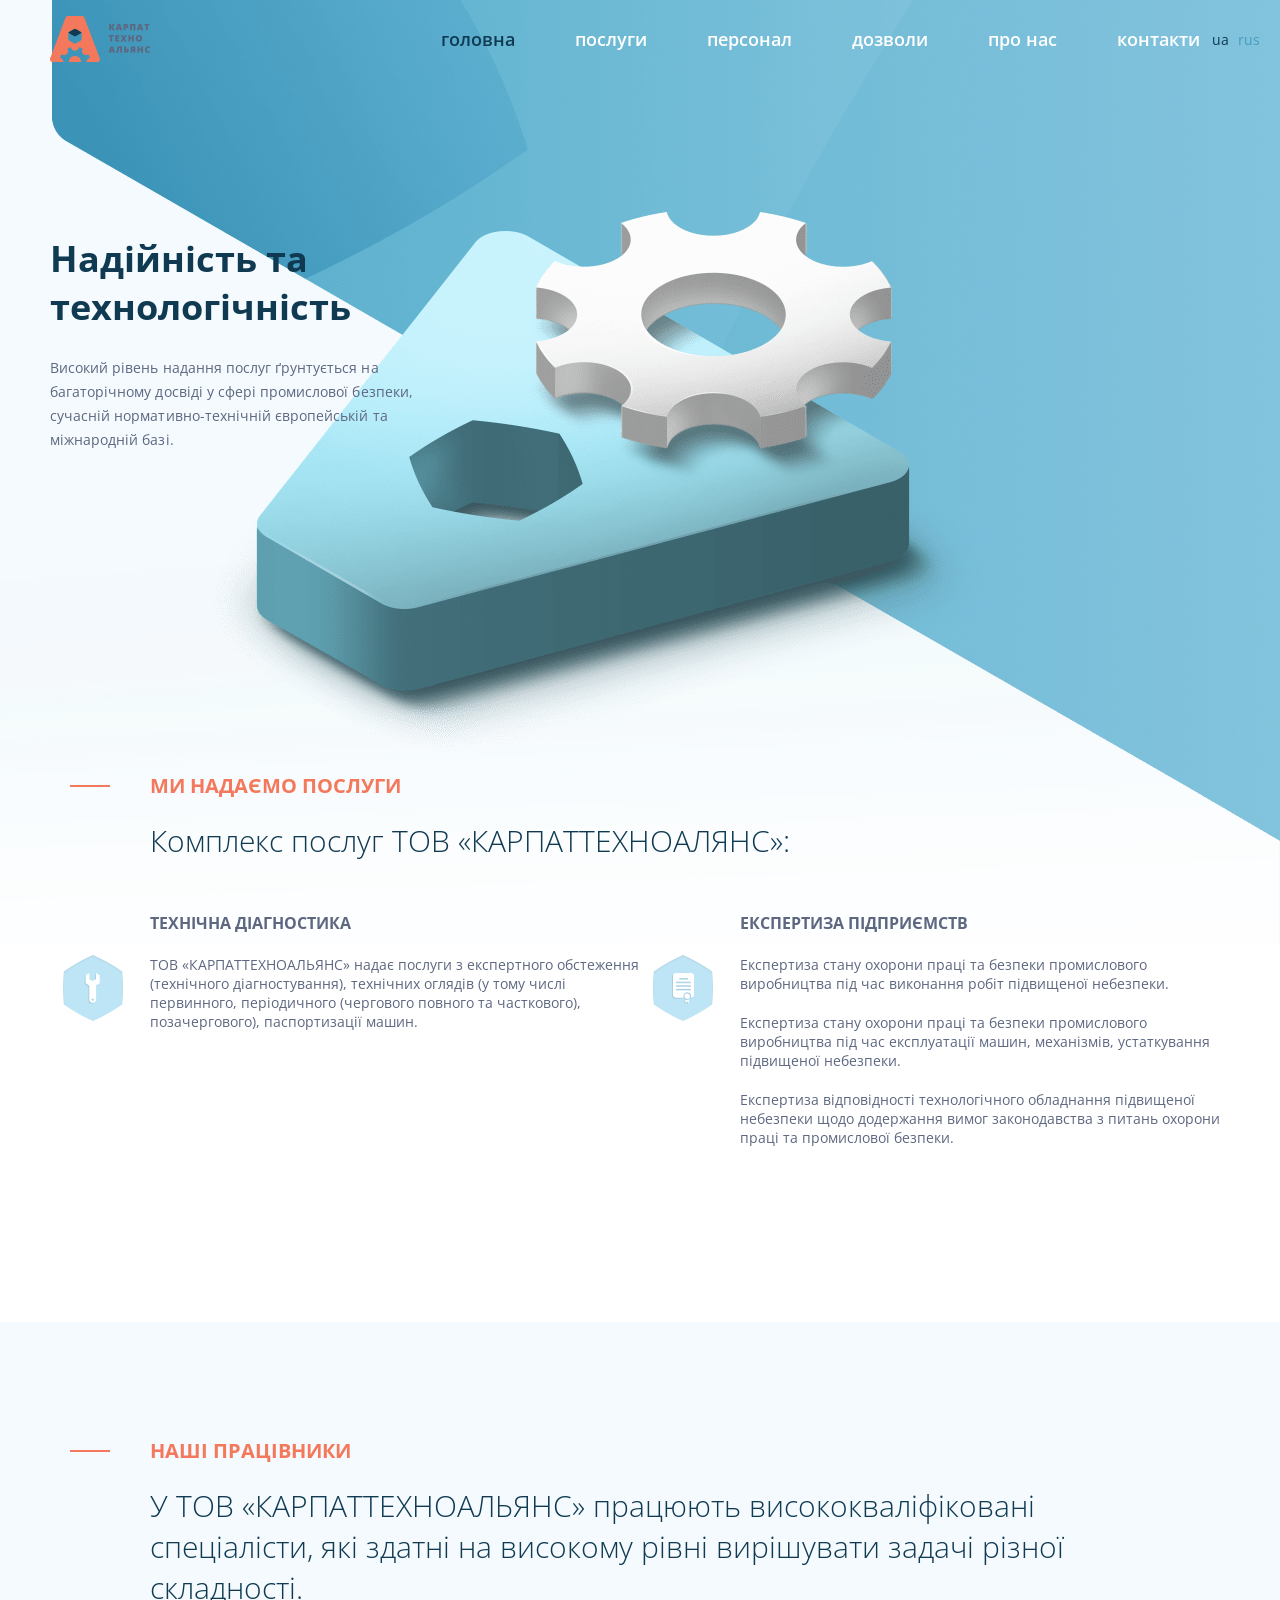
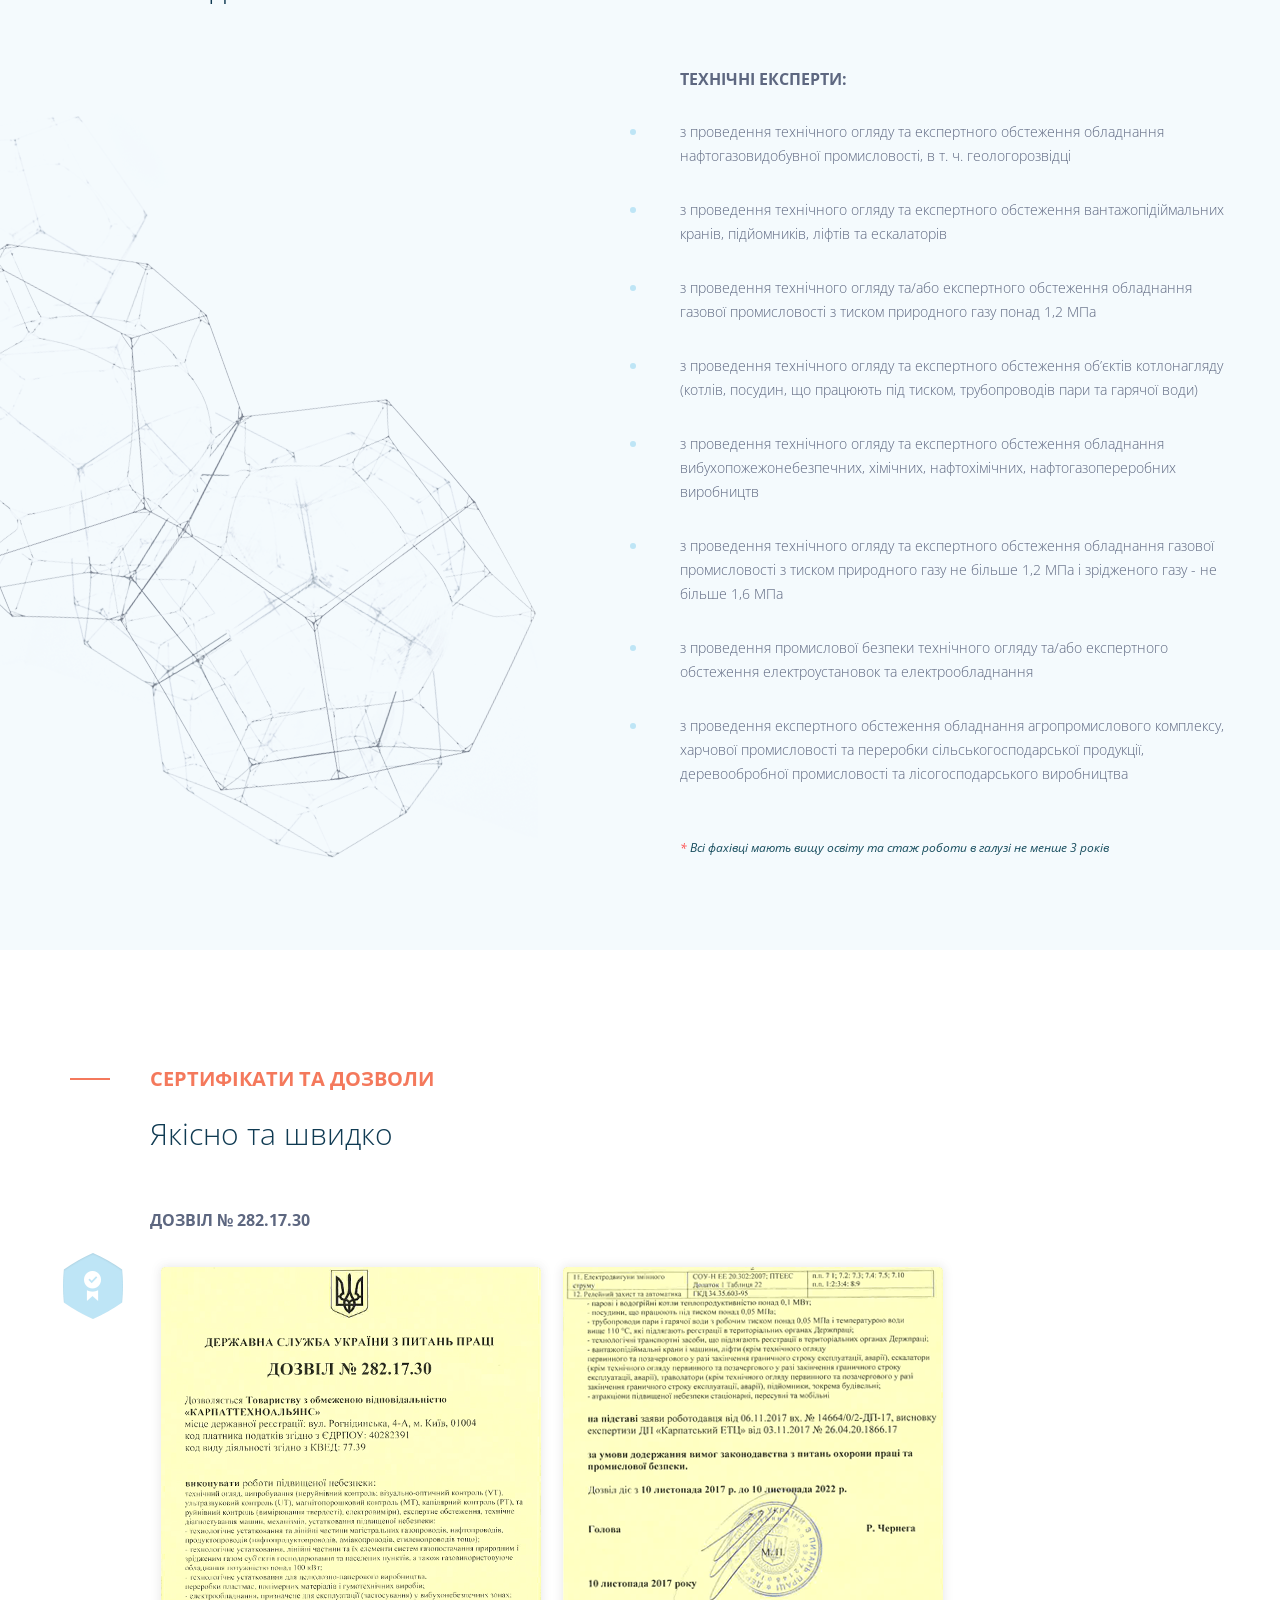
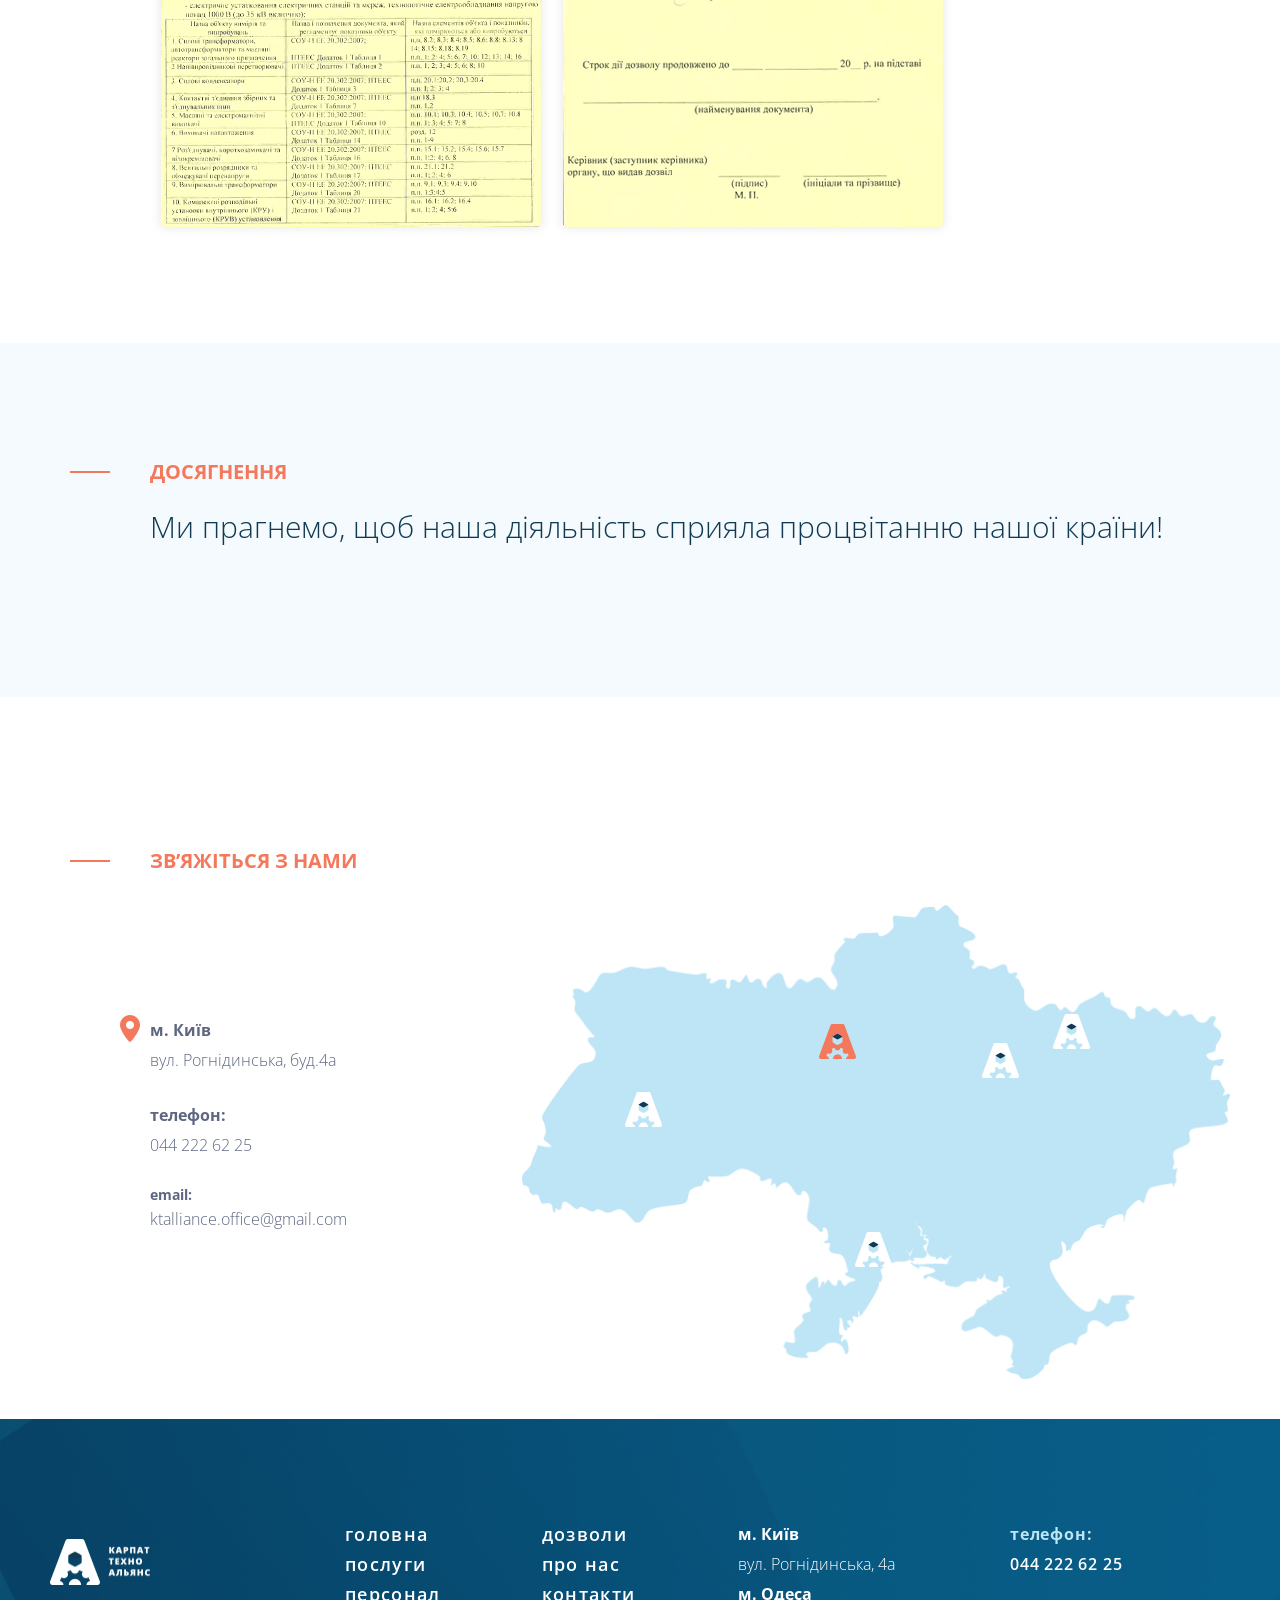
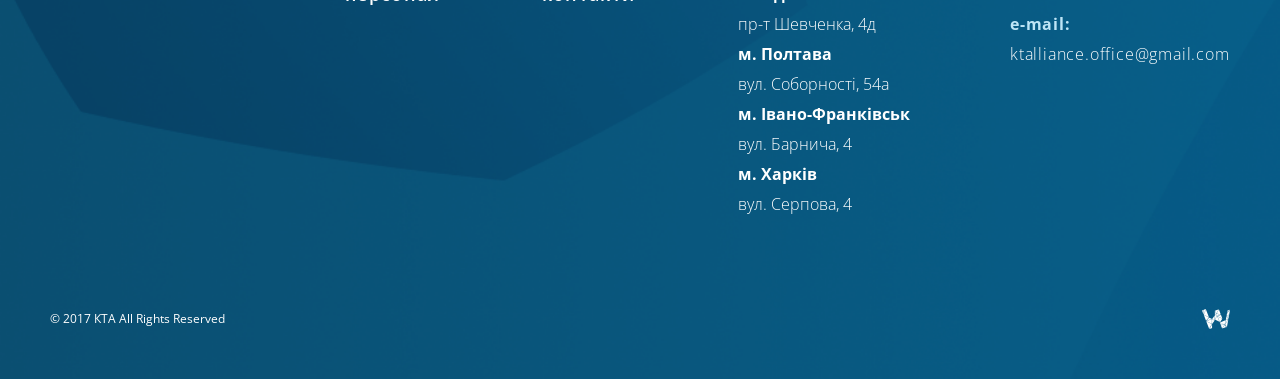
==== commit fee0ed68: "add new cities. changed telephone" ====
--- a/index.html
+++ b/index.html
@@ -27,26 +27,19 @@
 <div class='lang-switcher'>
 <a class='active' href='/'>ua</a>
 <a href='/ru/'>rus</a>
-</div>
-<div class='main-menu__item'>
+</div><div class='main-menu__item'>
 <a href="#top" class="js-scroll-link active">головна</a>
-</div>
-<div class='main-menu__item'>
+</div><div class='main-menu__item'>
 <a href="#services" class="js-scroll-link">послуги</a>
-</div>
-<div class='main-menu__item'>
+</div><div class='main-menu__item'>
 <a href="#workers" class="js-scroll-link">персонал</a>
-</div>
-<div class='main-menu__item'>
+</div><div class='main-menu__item'>
 <a href="#certificates" class="js-scroll-link">дозволи</a>
-</div>
-<div class='main-menu__item'>
+</div><div class='main-menu__item'>
 <a href="#achievements" class="js-scroll-link">про нас</a>
-</div>
-<div class='main-menu__item'>
+</div><div class='main-menu__item'>
 <a href="#contacts" class="js-scroll-link">контакти</a>
-</div>
-</nav>
+</div></nav>
 </div>
 </header>
 
@@ -145,7 +138,7 @@
 <div class='address-street'>вул. Рогнідинська, буд.4а</div>
 <div class='phone-field__container'>
 <b>телефон:</b>
-<div class='phone-field'>097 340 33 63</div>
+<div class='phone-field'>044 222 62 25</div>
 </div>
 <div class='email-field__container'>
 <b>email:</b>
@@ -158,7 +151,11 @@
 <div class='pull-right'>
 <div class='map-container'>
 <img src="images/map.png" alt="#" width="712" height="477" />
-<a class='js-ico-map ico-map-pin active kyiv' data-city='м. Київ' data-phone='097 340 33 63' data-street='вул. Рогнідинська, буд.4а' href='#'></a>
+<a class='js-ico-map ico-map-pin active kyiv' data-city='м. Київ' data-phone='044 222 62 25' data-street='вул. Рогнідинська, 4а' href='#'></a>
+<a class='js-ico-map ico-map-pin odesa' data-city='м. Одеса' data-phone='044 222 62 25' data-street='пр-т Шевченка, 4д' href='#'></a>
+<a class='js-ico-map ico-map-pin poltava' data-city='м. Полтава' data-phone='044 222 62 25' data-street='вул. Соборності, 54а' href='#'></a>
+<a class='js-ico-map ico-map-pin if' data-city='м. Івано-Франківськ' data-phone='044 222 62 25' data-street='вул. Барнича, 4' href='#'></a>
+<a class='js-ico-map ico-map-pin kharkiv' data-city='м. Харків' data-phone='044 222 62 25' data-street='вул. Серпова, 4' href='#'></a>
 </div>
 </div>
 </div>
@@ -200,14 +197,30 @@
 <p>
 <b>м. Київ</b>
 </p>
-<p>вул. Рогнідинська, буд.4а</p>
+<p>вул. Рогнідинська, 4а</p>
+<p>
+<b>м. Одеса</b>
+</p>
+<p>пр-т Шевченка, 4д</p>
+<p>
+<b>м. Полтава</b>
+</p>
+<p>вул. Соборності, 54а</p>
+<p>
+<b>м. Івано-Франківськ</b>
+</p>
+<p>вул. Барнича, 4</p>
+<p>
+<b>м. Харків</b>
+</p>
+<p>вул. Серпова, 4</p>
 </div></div><div class='inline-block footer-contacts'>
 <div class='row'>
 <p>
 <b>телефон:</b>
 </p>
 <p>
-<a class='phone' href='tel:+380973403363'>097 340 33 63</a>
+<a class='phone' href='tel:0442226225'>044 222 62 25</a>
 </p>
 </div>
 <div class='row'>
--- a/stylesheets/all.css
+++ b/stylesheets/all.css
@@ -1 +1 @@
-/*! normalize.css v7.0.0 | MIT License | github.com/necolas/normalize.css */html{line-height:1.15;-ms-text-size-adjust:100%;-webkit-text-size-adjust:100%}body{margin:0}article,aside,footer,header,nav,section{display:block}h1{font-size:2em;margin:0.67em 0}figcaption,figure,main{display:block}figure{margin:1em 40px}hr{-webkit-box-sizing:content-box;box-sizing:content-box;height:0;overflow:visible}pre{font-family:monospace, monospace;font-size:1em}a{background-color:transparent;-webkit-text-decoration-skip:objects}abbr[title]{border-bottom:none;text-decoration:underline;-webkit-text-decoration:underline dotted;text-decoration:underline dotted}b,strong{font-weight:inherit}b,strong{font-weight:bolder}code,kbd,samp{font-family:monospace, monospace;font-size:1em}dfn{font-style:italic}mark{background-color:#ff0;color:#000}small{font-size:80%}sub,sup{font-size:75%;line-height:0;position:relative;vertical-align:baseline}sub{bottom:-0.25em}sup{top:-0.5em}audio,video{display:inline-block}audio:not([controls]){display:none;height:0}img{border-style:none}svg:not(:root){overflow:hidden}button,input,optgroup,select,textarea{font-family:sans-serif;font-size:100%;line-height:1.15;margin:0}button,input{overflow:visible}button,select{text-transform:none}button,html [type="button"],[type="reset"],[type="submit"]{-webkit-appearance:button}button::-moz-focus-inner,[type="button"]::-moz-focus-inner,[type="reset"]::-moz-focus-inner,[type="submit"]::-moz-focus-inner{border-style:none;padding:0}button:-moz-focusring,[type="button"]:-moz-focusring,[type="reset"]:-moz-focusring,[type="submit"]:-moz-focusring{outline:1px dotted ButtonText}fieldset{padding:0.35em 0.75em 0.625em}legend{-webkit-box-sizing:border-box;box-sizing:border-box;color:inherit;display:table;max-width:100%;padding:0;white-space:normal}progress{display:inline-block;vertical-align:baseline}textarea{overflow:auto}[type="checkbox"],[type="radio"]{-webkit-box-sizing:border-box;box-sizing:border-box;padding:0}[type="number"]::-webkit-inner-spin-button,[type="number"]::-webkit-outer-spin-button{height:auto}[type="search"]{-webkit-appearance:textfield;outline-offset:-2px}[type="search"]::-webkit-search-cancel-button,[type="search"]::-webkit-search-decoration{-webkit-appearance:none}::-webkit-file-upload-button{-webkit-appearance:button;font:inherit}details,menu{display:block}summary{display:list-item}canvas{display:inline-block}template{display:none}[hidden]{display:none}body{margin:0}h1,h2,h3,h4,h5,h6,p{margin:0;font-weight:normal}ul,ol{margin:0;padding:0}ul li,ol li{list-style:none;list-style-type:none}img{vertical-align:top}h1,h2,h3,h4,h5,h6{font-family:"Open Sans", sans-serif}h2{font-size:36px;line-height:48px;color:#0f3a52;font-weight:bold}h3{font-size:30px;font-weight:300;color:#0f3a52}h4{position:relative;padding-left:80px;font-size:20px;line-height:48px;font-weight:700;color:#f4795c;text-transform:uppercase}h4::before{content:'';position:absolute;left:0;top:50%;display:block;width:40px;height:2px;-webkit-transform:translateY(-50%);-ms-transform:translateY(-50%);transform:translateY(-50%);background:#f4795c}h5{font-size:18px;line-height:24px;color:#0f3a52;font-weight:700;text-transform:uppercase}h6{font-size:16px;color:#5d6780;font-weight:700;text-transform:uppercase}a{color:#5d6780;opacity:1;text-decoration:none;-webkit-transition:opacity .3s;-o-transition:opacity .3s;transition:opacity .3s}a:hover{opacity:.8}b,strong{font-weight:700}.pull-right{float:right}.pull-left{float:left}.inline-block{display:inline-block;vertical-align:top}.half-width{width:50%}.container{position:relative;max-width:1200px;padding:0 10px;margin:0 auto;width:100%;z-index:10}.container::after{content:"";display:table;clear:both}.clearfix::after{content:"";display:table;clear:both;*zoom:1}*{-webkit-box-sizing:border-box;box-sizing:border-box}.desktop-view{display:block}.mobile-view{display:none}.dotted-list li{margin-top:30px;position:relative;padding-left:50px;font-weight:300;line-height:24px}.dotted-list li::before{content:'';position:absolute;left:0;top:9px;display:block;width:6px;height:6px;background:#bee5f6;border-radius:100%}@media screen and (max-width: 1199px){.container{max-width:1024px}}@media screen and (max-width: 1024px){.container{max-width:960px}}@media screen and (max-width: 960px){.container{max-width:880px}}@media screen and (max-width: 640px){.desktop-view{display:none}.mobile-view{display:block}h2{font-size:30px;line-height:36px}h3{font-size:24px}h4{font-size:18px;line-height:40px;padding-left:0}h4::before{display:none}}body{position:relative;min-width:320px;width:100%;font-size:14px;line-height:normal;background:#fff;font-family:"Open Sans", sans-serif;color:#5d6780;-webkit-overflow-scrolling:touch}section h4,section h3{margin-left:20px}section h3{margin-top:10px;padding-left:80px}.ico-map-pin{display:block;width:37px;height:35px;background-image:url(../images/ico-map-pin.png);background-repeat:no-repeat;background-size:cover;-webkit-transition:background .3s, opacity .3s;-o-transition:background .3s, opacity .3s;transition:background .3s, opacity .3s}.ico-map-pin.active{background-position:0 -35px}@media screen and (max-width: 640px){section h3{padding-left:0}}.main-header{position:fixed;top:0;left:0;width:100%;padding:16px 50px;z-index:9999999999;-webkit-transition:background .3s;-o-transition:background .3s;transition:background .3s}.main-header.white{background:#fff}.main-header.white .main-menu__item.current a{color:#0f3a52}.main-header.white .main-menu__item a{color:#479cbf;-webkit-transition:color .3s;-o-transition:color .3s;transition:color .3s}.main-header .lang-switcher{position:absolute;display:block;right:15px;top:50%;-webkit-transform:translateY(-50%);-ms-transform:translateY(-50%);transform:translateY(-50%)}.main-header .lang-switcher a{margin-right:5px;color:#479cbf}.main-header .lang-switcher a.active{color:#0f3a52}.main-logo a{display:block;width:100px;height:46px;background:url(../images/logo.png) no-repeat;background-size:100% 100%}.main-logo a:hover{opacity:1}.main-menu{padding-right:14.454%}.main-menu__item{display:inline-block;vertical-align:middle;padding:5px 30px}.main-menu__item a{display:block;font-size:18px;line-height:36px;font-weight:600;text-decoration:none;color:#fff;opacity:1;-webkit-transition:opacity .3s;-o-transition:opacity .3s;transition:opacity .3s}.main-menu__item a:hover{opacity:.8}.main-menu__item a.active{color:#0f3a52}.burger-btn{width:30px;height:22px;display:block;position:relative;margin:12px 10px 0 0;z-index:9999;-webkit-transition:all .5s;-o-transition:all .5s;transition:all .5s}.burger-btn span{display:block;position:absolute;height:4px;width:100%;background:#0f3a52;opacity:1;right:0;-webkit-transform:rotate(0deg);-ms-transform:rotate(0deg);transform:rotate(0deg);-webkit-transition:all .25s;-o-transition:all .25s;transition:all .25s}.burger-btn span:first-child{-webkit-transform-origin:left center;-ms-transform-origin:left center;transform-origin:left center}.burger-btn span:nth-child(2){top:9px;-webkit-transform-origin:left center;-ms-transform-origin:left center;transform-origin:left center}.burger-btn span:nth-child(3){top:18px;-webkit-transform-origin:left center;-ms-transform-origin:left center;transform-origin:left center}.burger-btn.opened span:first-child{-webkit-transform:rotate(45deg);-ms-transform:rotate(45deg);transform:rotate(45deg);top:0;left:0}.burger-btn.opened span:nth-child(2){width:0%;opacity:0}.burger-btn.opened span:nth-child(3){-webkit-transform:rotate(-45deg);-ms-transform:rotate(-45deg);transform:rotate(-45deg);top:21px;left:0}@media (max-width: 1280px){.main-menu{padding-right:0}}@media (max-width: 1200px){.main-menu__item{padding:5px 20px}.main-header{padding:16px 60px 16px 40px}}@media screen and (max-width: 960px){.main-menu__item a{font-size:14px}}@media (max-width: 800px){.main-header{padding:10px 0 10px 10px}.main-header .mobile-view{display:block}.main-header .lang-switcher{bottom:20px;top:auto;right:auto;left:50%;-webkit-transform:translate(-50%, 0);-ms-transform:translate(-50%, 0);transform:translate(-50%, 0)}.main-menu__item{padding:5px 10px}.main-menu{position:fixed;position:fixed;padding:59px 0 60px 0;width:100%;background:#fff;display:block;left:0;top:-300%;-webkit-transition:top .5s;-o-transition:top .5s;transition:top .5s;-webkit-box-shadow:0px 1px 6px 0px rgba(190,229,246,0.4);box-shadow:0px 1px 6px 0px rgba(190,229,246,0.4)}.main-menu.opened{top:0}.main-menu__item{display:block;text-align:center}.main-menu__item a{color:#479cbf}.main-logo a{position:relative;z-index:9999}}.main-footer{background:url(../images/footer-bg.png) no-repeat;background-size:cover;color:#fff}.main-footer a{color:#fff}.footer-top{padding-top:100px}.footer-logo,.footer-contacts{width:25%}.footer-logo .main-logo{margin-top:20px}.footer-logo .main-logo a{background:url(../images/logo-white.png) no-repeat;background-size:100% 100%}.footer-menu{width:50%}.footer-menu .column{display:inline-block;vertical-align:top;width:33.33333%}.footer-menu a{font-size:18px;line-height:30px;letter-spacing:0.075em;font-weight:600}.footer-menu p{font-size:16px;line-height:30px;font-weight:300}.footer-menu p b{font-weight:700}.footer-contacts{padding-left:75px}.footer-contacts p{font-size:16px;line-height:30px;font-weight:300;letter-spacing:0.05em}.footer-contacts p b{font-weight:700;color:#bee5f6}.footer-contacts p .phone{font-weight:600}.footer-contacts .row:last-child{margin-top:30px}.footer-bottom{padding:90px 0 50px 0}.footer-bottom .copyright{font-size:12px;line-height:20px}.webmil-logo{width:28px;height:20px;display:block;background:url(../images/webmil-logo.png) no-repeat}@media (max-width: 1200px){.footer-contacts{padding-left:40px}}@media (max-width: 1024px){.footer-menu .column{width:50%}.footer-menu .column:last-child{display:none}.footer-contacts{padding-left:0}}@media (max-width: 960px){.footer-logo{width:20%}.footer-menu{width:45%}.footer-contacts{width:35%}}@media (max-width: 640px){.footer-logo{display:none}.footer-menu{display:block;width:100%}.footer-menu .column{width:100%}.footer-menu .column:first-child{display:none}.footer-menu .column:nth-child(2){display:none}.footer-menu .column:last-child{display:block}.footer-contacts{margin-top:30px;width:100%}.footer-top{padding-top:50px}.footer-bottom{padding:50px 0 20px 0}}.main-page{background:url(../images/main-bg.png) right top no-repeat}.main-page .wrapper{padding-top:78px}.top-section .text-container{padding:235px 0;max-width:450px;padding-right:45px}.top-section .text-container p{margin-top:25px;line-height:24px;letter-spacing:0.0025em}.services-section{padding:75px 0 175px 0}.services-section h3{max-width:960px}.services-list{margin-top:50px}.services-list__item{position:relative;display:inline-block;vertical-align:top;width:50%;padding-left:100px}.services-list__item::before{content:'';display:block;width:62px;height:68px;position:absolute;top:44px;left:11px;background-size:100% 100%;background-repeat:no-repeat}.services-list__item.first::before{background-image:url(../images/icon-services-1.png)}.services-list__item.second::before{background-image:url(../images/icon-services-2.png)}.services-list__item p{margin-top:20px}.services-list__item h6{line-height:24px}.workers-section{padding:105px 0 90px 0;background:#f4fafd}.workers-section h3{max-width:1080px}.workers-section .pull-right{margin-top:60px;max-width:600px}.workers-section .pull-right p{margin-top:50px;padding-left:50px;font-size:12px;line-height:24px;color:#154b5c}.workers-section .pull-right p span{color:#fe4848}.workers-section h6{padding-left:50px}.workers-section .text-container{position:relative}.workers-section .text-container::before{content:'';display:block;width:668px;height:747px;position:absolute;bottom:0;left:-180px;background:url(../images/workers-section-bg.png) no-repeat;background-size:100% 100%}.certificates-section{padding:105px 0}.certificates-section .certificate-img{display:block;width:291px;height:647px;position:absolute;top:-30px;left:66.6667%;background:url(../images/certificates-section-bg.png) no-repeat;background-size:100% 100%}.certificates-section .text-container{width:100%}.certificates-section .images-section{margin-top:25px;width:100%;max-width:804px}.certificates-section .images-section img{width:50%;height:auto}.certificates-section .item{position:relative;margin-top:55px;padding-left:100px}.certificates-section .item::before{content:'';display:block;width:62px;height:68px;position:absolute;top:44px;left:11px;background-image:url(../images/icon-certificates-section.png);background-size:100% 100%;background-repeat:no-repeat}.certificates-section .item p{margin-top:20px;line-height:24px}.achievements-section{padding:105px 0 150px 0;background:#f4fafd}.achievements-list__item{margin-top:80px}.achievements-list__item img{margin-top:40px;width:100%;height:auto}.achievements-list__item .description{position:relative;padding-left:100px}.achievements-list__item .description span.ico{display:block;width:62px;height:68px;position:absolute;top:38px;left:11px;background-image:url(../images/ico-number.png);background-size:100% 100%;background-repeat:no-repeat;text-align:center;font-size:26px;color:#fff;line-height:64px;text-shadow:-1px 1px 0px rgba(0,0,0,0.1);font-weight:800}.achievements-list__item .description h6{letter-spacing:0.1em;margin-bottom:20px}.achievements-list__item .description p{margin-bottom:30px;font-size:14px;line-height:24px;color:#5d6780}.achievements-list__item .dotted-list{margin-left:-50px}.achievements-list__item .photo-desciption{margin-top:15px;padding-left:15px}.achievements-list__item .photo-desciption p{font-size:12px;line-height:18px;color:#0f3a52}.achievements-list__item .photo-desciption p i{color:#5d6780}.contacts-section{padding:140px 0 40px 0}.contacts-section .text-container{max-width:980px}.contacts-map__container{margin-top:20px}.contacts-map__container .pull-left{width:40%}.contacts-map__container .pull-right{width:60%}.contacts-fields{margin-left:20px;padding-left:80px}.contacts-fields p{margin-top:40px}.contacts-fields .address-city{margin-top:110px}.map-container{position:relative}.map-container img{width:100%;height:auto}.map-container .ico-map-pin{position:absolute}.map-container .ico-map-pin.kyiv{top:30%;left:52%}.map-container .ico-map-pin.if{top:39.5%;left:14.5%}.map-container .ico-map-pin.odesa{top:69%;left:47%}.address-city{position:relative;font-size:16px;font-weight:700;line-height:30px}.address-city::before{content:'';display:block;position:absolute;top:0;left:-30px;width:20px;height:27px;background:url(../images/ico-contacts-pin.png) no-repeat;background-size:100% 100%}.email-field__container{margin-top:25px}.email-field__container a{font-size:16px;line-height:30px;font-weight:300}.phone-field__container{margin-top:25px}.phone-field__container b{font-size:16px;font-weight:700;line-height:30px}.address-street,.phone-field{font-size:16px;font-weight:300;line-height:30px}@media screen and (max-width: 960px){.main-page{background-size:1024px auto}section h4,section h3{margin-left:0}.top-section .text-container{padding:170px 45px 70px 0;max-width:360px}.services-section{padding-bottom:120px}.services-list__item{padding-left:80px}.services-list__item::before{left:5px}.workers-section .text-container::before{display:none}.workers-section .pull-right{max-width:none;float:none;padding-left:30px}.certificates-section{padding-bottom:195px}.certificates-section .text-container{width:52%}.certificates-section .item{padding-left:80px}.certificates-section .item::before{left:5px}.certificates-section .certificate-img{left:auto;right:0}.achievements-section{padding-bottom:110px}.achievements-list__item .description{padding-left:80px}.achievements-list__item .description span.ico{left:5px}.contacts-fields{margin-left:0}}@media (max-width: 768px){.main-page{background-size:830px auto}}@media (max-width: 640px){.main-page{background-size:700px auto;background-position:right -50px top -50px}.top-section .text-container{padding:230px 0 10px 0;max-width:none}.services-section{padding:50px 0 70px 0}.services-list{margin-top:0}.services-list__item{margin-top:50px;width:100%;padding-left:0;padding-top:100px}.services-list__item::before{left:50%;top:0;-webkit-transform:translateX(-50%);-ms-transform:translateX(-50%);transform:translateX(-50%)}.workers-section{padding-top:70px}.workers-section .pull-right{padding-left:0}.workers-section .pull-right p{margin-top:35px;padding-left:24px}.workers-section h6{padding-left:0}.dotted-list li{padding-left:24px}.certificates-section{padding:70px 0}.certificates-section .container{padding-bottom:0px}.certificates-section .text-container{width:100%}.certificates-section .images-section img{width:100%}.certificates-section .certificate-img{width:196px;height:435px;left:50%;top:auto;right:auto;bottom:0;-webkit-transform:translateX(-50%);-ms-transform:translateX(-50%);transform:translateX(-50%)}.certificates-section .item{margin-top:50px;padding-left:0;padding-top:100px}.certificates-section .item::before{top:0;left:50%;-webkit-transform:translateX(-50%);-ms-transform:translateX(-50%);transform:translateX(-50%)}.achievements-section{padding:70px 0}.achievements-list__item{margin-top:50px}.achievements-list__item .dotted-list{margin-left:0}.achievements-list__item .description{padding-left:0;padding-top:100px}.achievements-list__item .description span.ico{top:0;left:50%;-webkit-transform:translateX(-50%);-ms-transform:translateX(-50%);transform:translateX(-50%)}.contacts-section{padding:70px 0}.contacts-fields{padding-left:50px}.contacts-fields p{margin-left:-50px}.contacts-map__container .pull-left{float:none;width:100%}.contacts-map__container .pull-right{float:none;width:100%}.contacts-fields .address-city{margin-top:60px}}@media (max-width: 360px){.main-page{background-position:right -100px top -50px}}+/*! normalize.css v5.0.0 | MIT License | github.com/necolas/normalize.css */html{font-family:sans-serif;line-height:1.15;-ms-text-size-adjust:100%;-webkit-text-size-adjust:100%}body{margin:0}article,aside,footer,header,nav,section{display:block}h1{font-size:2em;margin:0.67em 0}figcaption,figure,main{display:block}figure{margin:1em 40px}hr{-webkit-box-sizing:content-box;box-sizing:content-box;height:0;overflow:visible}pre{font-family:monospace, monospace;font-size:1em}a{background-color:transparent;-webkit-text-decoration-skip:objects}a:active,a:hover{outline-width:0}abbr[title]{border-bottom:none;text-decoration:underline;-webkit-text-decoration:underline dotted;text-decoration:underline dotted}b,strong{font-weight:inherit}b,strong{font-weight:bolder}code,kbd,samp{font-family:monospace, monospace;font-size:1em}dfn{font-style:italic}mark{background-color:#ff0;color:#000}small{font-size:80%}sub,sup{font-size:75%;line-height:0;position:relative;vertical-align:baseline}sub{bottom:-0.25em}sup{top:-0.5em}audio,video{display:inline-block}audio:not([controls]){display:none;height:0}img{border-style:none}svg:not(:root){overflow:hidden}button,input,optgroup,select,textarea{font-family:sans-serif;font-size:100%;line-height:1.15;margin:0}button,input{overflow:visible}button,select{text-transform:none}button,html [type="button"],[type="reset"],[type="submit"]{-webkit-appearance:button}button::-moz-focus-inner,[type="button"]::-moz-focus-inner,[type="reset"]::-moz-focus-inner,[type="submit"]::-moz-focus-inner{border-style:none;padding:0}button:-moz-focusring,[type="button"]:-moz-focusring,[type="reset"]:-moz-focusring,[type="submit"]:-moz-focusring{outline:1px dotted ButtonText}fieldset{border:1px solid #c0c0c0;margin:0 2px;padding:0.35em 0.625em 0.75em}legend{-webkit-box-sizing:border-box;box-sizing:border-box;color:inherit;display:table;max-width:100%;padding:0;white-space:normal}progress{display:inline-block;vertical-align:baseline}textarea{overflow:auto}[type="checkbox"],[type="radio"]{-webkit-box-sizing:border-box;box-sizing:border-box;padding:0}[type="number"]::-webkit-inner-spin-button,[type="number"]::-webkit-outer-spin-button{height:auto}[type="search"]{-webkit-appearance:textfield;outline-offset:-2px}[type="search"]::-webkit-search-cancel-button,[type="search"]::-webkit-search-decoration{-webkit-appearance:none}::-webkit-file-upload-button{-webkit-appearance:button;font:inherit}details,menu{display:block}summary{display:list-item}canvas{display:inline-block}template{display:none}[hidden]{display:none}body{margin:0}h1,h2,h3,h4,h5,h6,p{margin:0;font-weight:normal}ul,ol{margin:0;padding:0}ul li,ol li{list-style:none;list-style-type:none}img{vertical-align:top}h1,h2,h3,h4,h5,h6{font-family:"Open Sans", sans-serif}h2{font-size:36px;line-height:48px;color:#0f3a52;font-weight:bold}h3{font-size:30px;font-weight:300;color:#0f3a52}h4{position:relative;padding-left:80px;font-size:20px;line-height:48px;font-weight:700;color:#f4795c;text-transform:uppercase}h4::before{content:'';position:absolute;left:0;top:50%;display:block;width:40px;height:2px;-webkit-transform:translateY(-50%);-ms-transform:translateY(-50%);transform:translateY(-50%);background:#f4795c}h5{font-size:18px;line-height:24px;color:#0f3a52;font-weight:700;text-transform:uppercase}h6{font-size:16px;color:#5d6780;font-weight:700;text-transform:uppercase}a{color:#5d6780;opacity:1;text-decoration:none;-webkit-transition:opacity .3s;-o-transition:opacity .3s;transition:opacity .3s}a:hover{opacity:.8}b,strong{font-weight:700}.pull-right{float:right}.pull-left{float:left}.inline-block{display:inline-block;vertical-align:top}.half-width{width:50%}.container{position:relative;max-width:1200px;padding:0 10px;margin:0 auto;width:100%;z-index:10}.container::after{content:"";display:table;clear:both}.clearfix::after{content:"";display:table;clear:both;*zoom:1}*{-webkit-box-sizing:border-box;box-sizing:border-box}.desktop-view{display:block}.mobile-view{display:none}.dotted-list li{margin-top:30px;position:relative;padding-left:50px;font-weight:300;line-height:24px}.dotted-list li::before{content:'';position:absolute;left:0;top:9px;display:block;width:6px;height:6px;background:#bee5f6;border-radius:100%}@media screen and (max-width: 1199px){.container{max-width:1024px}}@media screen and (max-width: 1024px){.container{max-width:960px}}@media screen and (max-width: 960px){.container{max-width:880px}}@media screen and (max-width: 640px){.desktop-view{display:none}.mobile-view{display:block}h2{font-size:30px;line-height:36px}h3{font-size:24px}h4{font-size:18px;line-height:40px;padding-left:0}h4::before{display:none}}body{position:relative;min-width:320px;width:100%;font-size:14px;line-height:normal;background:#fff;font-family:"Open Sans", sans-serif;color:#5d6780;-webkit-overflow-scrolling:touch}section h4,section h3{margin-left:20px}section h3{margin-top:10px;padding-left:80px}.ico-map-pin{display:block;width:37px;height:35px;background-image:url(../images/ico-map-pin.png);background-repeat:no-repeat;background-size:cover;-webkit-transition:background .3s, opacity .3s;-o-transition:background .3s, opacity .3s;transition:background .3s, opacity .3s}.ico-map-pin.active{background-position:0 -35px}@media screen and (max-width: 640px){section h3{padding-left:0}}.main-header{position:fixed;top:0;left:0;width:100%;padding:16px 50px;z-index:9999999999;-webkit-transition:background .3s;-o-transition:background .3s;transition:background .3s}.main-header.white{background:#fff}.main-header.white .main-menu__item.current a{color:#0f3a52}.main-header.white .main-menu__item a{color:#479cbf;-webkit-transition:color .3s;-o-transition:color .3s;transition:color .3s}.main-header .lang-switcher{position:absolute;display:block;right:15px;top:50%;-webkit-transform:translateY(-50%);-ms-transform:translateY(-50%);transform:translateY(-50%)}.main-header .lang-switcher a{margin-right:5px;color:#479cbf}.main-header .lang-switcher a.active{color:#0f3a52}.main-logo a{display:block;width:100px;height:46px;background:url(../images/logo.png) no-repeat;background-size:100% 100%}.main-logo a:hover{opacity:1}.main-menu{padding-right:118px}.main-menu__item{display:inline-block;vertical-align:middle;padding:5px 30px}.main-menu__item a{display:block;font-size:18px;line-height:36px;font-weight:600;text-decoration:none;color:#fff;opacity:1;-webkit-transition:opacity .3s;-o-transition:opacity .3s;transition:opacity .3s}.main-menu__item a:hover{opacity:.8}.main-menu__item a.active{color:#0f3a52}.burger-btn{width:30px;height:22px;display:block;position:relative;margin:12px 10px 0 0;z-index:9999;-webkit-transition:all .5s;-o-transition:all .5s;transition:all .5s}.burger-btn span{display:block;position:absolute;height:4px;width:100%;background:#0f3a52;opacity:1;right:0;-webkit-transform:rotate(0deg);-ms-transform:rotate(0deg);transform:rotate(0deg);-webkit-transition:all .25s;-o-transition:all .25s;transition:all .25s}.burger-btn span:first-child{-webkit-transform-origin:left center;-ms-transform-origin:left center;transform-origin:left center}.burger-btn span:nth-child(2){top:9px;-webkit-transform-origin:left center;-ms-transform-origin:left center;transform-origin:left center}.burger-btn span:nth-child(3){top:18px;-webkit-transform-origin:left center;-ms-transform-origin:left center;transform-origin:left center}.burger-btn.opened span:first-child{-webkit-transform:rotate(45deg);-ms-transform:rotate(45deg);transform:rotate(45deg);top:0;left:0}.burger-btn.opened span:nth-child(2){width:0%;opacity:0}.burger-btn.opened span:nth-child(3){-webkit-transform:rotate(-45deg);-ms-transform:rotate(-45deg);transform:rotate(-45deg);top:21px;left:0}@media (max-width: 1280px){.main-menu{padding-right:0}}@media (max-width: 1200px){.main-menu__item{padding:5px 20px}.main-header{padding:16px 60px 16px 40px}}@media screen and (max-width: 960px){.main-menu__item a{font-size:14px}}@media (max-width: 800px){.main-header{padding:10px 0 10px 10px}.main-header .mobile-view{display:block}.main-header .lang-switcher{bottom:20px;top:auto;right:auto;left:50%;-webkit-transform:translate(-50%, 0);-ms-transform:translate(-50%, 0);transform:translate(-50%, 0)}.main-menu__item{padding:5px 10px}.main-menu{position:fixed;position:fixed;padding:59px 0 60px 0;width:100%;background:#fff;display:block;left:0;top:-300%;-webkit-transition:top .5s;-o-transition:top .5s;transition:top .5s;-webkit-box-shadow:0px 1px 6px 0px rgba(190,229,246,0.4);box-shadow:0px 1px 6px 0px rgba(190,229,246,0.4)}.main-menu.opened{top:0}.main-menu__item{display:block;text-align:center}.main-menu__item a{color:#479cbf}.main-logo a{position:relative;z-index:9999}}.main-footer{background:url(../images/footer-bg.png) no-repeat;background-size:cover;color:#fff}.main-footer a{color:#fff}.footer-top{padding-top:100px}.footer-logo,.footer-contacts{width:25%}.footer-logo .main-logo{margin-top:20px}.footer-logo .main-logo a{background:url(../images/logo-white.png) no-repeat;background-size:100% 100%}.footer-menu{width:50%}.footer-menu .column{display:inline-block;vertical-align:top;width:33.33333%}.footer-menu a{font-size:18px;line-height:30px;letter-spacing:0.075em;font-weight:600}.footer-menu p{font-size:16px;line-height:30px;font-weight:300}.footer-menu p b{font-weight:700}.footer-contacts{padding-left:75px}.footer-contacts p{font-size:16px;line-height:30px;font-weight:300;letter-spacing:0.05em}.footer-contacts p b{font-weight:700;color:#bee5f6}.footer-contacts p .phone{font-weight:600}.footer-contacts .row:last-child{margin-top:30px}.footer-bottom{padding:90px 0 50px 0}.footer-bottom .copyright{font-size:12px;line-height:20px}.webmil-logo{width:28px;height:20px;display:block;background:url(../images/webmil-logo.png) no-repeat}@media (max-width: 1200px){.footer-contacts{padding-left:40px}}@media (max-width: 1024px){.footer-menu .column{width:50%}.footer-menu .column:last-child{display:none}.footer-contacts{padding-left:0}}@media (max-width: 960px){.footer-logo{width:20%}.footer-menu{width:45%}.footer-contacts{width:35%}}@media (max-width: 640px){.footer-logo{display:none}.footer-menu{display:block;width:100%}.footer-menu .column{width:100%}.footer-menu .column:first-child{display:none}.footer-menu .column:nth-child(2){display:none}.footer-menu .column:last-child{display:block}.footer-contacts{margin-top:30px;width:100%}.footer-top{padding-top:50px}.footer-bottom{padding:50px 0 20px 0}}.main-page{background:url(../images/main-bg.png) right top no-repeat}.main-page .wrapper{padding-top:78px}.top-section .text-container{padding:235px 0;max-width:450px;padding-right:45px}.top-section .text-container p{margin-top:25px;line-height:24px;letter-spacing:0.0025em}.services-section{padding:75px 0 175px 0}.services-section h3{max-width:960px}.services-list{margin-top:50px}.services-list__item{position:relative;display:inline-block;vertical-align:top;width:50%;padding-left:100px}.services-list__item::before{content:'';display:block;width:62px;height:68px;position:absolute;top:44px;left:11px;background-size:100% 100%;background-repeat:no-repeat}.services-list__item.first::before{background-image:url(../images/icon-services-1.png)}.services-list__item.second::before{background-image:url(../images/icon-services-2.png)}.services-list__item p{margin-top:20px}.services-list__item h6{line-height:24px}.workers-section{padding:105px 0 90px 0;background:#f4fafd}.workers-section h3{max-width:1080px}.workers-section .pull-right{margin-top:60px;max-width:600px}.workers-section .pull-right p{margin-top:50px;padding-left:50px;font-size:12px;line-height:24px;color:#154b5c}.workers-section .pull-right p span{color:#fe4848}.workers-section h6{padding-left:50px}.workers-section .text-container{position:relative}.workers-section .text-container::before{content:'';display:block;width:668px;height:747px;position:absolute;bottom:0;left:-180px;background:url(../images/workers-section-bg.png) no-repeat;background-size:100% 100%}.certificates-section{padding:105px 0}.certificates-section .certificate-img{display:block;width:291px;height:647px;position:absolute;top:-30px;left:66.6667%;background:url(../images/certificates-section-bg.png) no-repeat;background-size:100% 100%}.certificates-section .text-container{width:100%}.certificates-section .images-section{margin-top:25px;width:100%;max-width:804px}.certificates-section .images-section img{width:50%;height:auto}.certificates-section .item{position:relative;margin-top:55px;padding-left:100px}.certificates-section .item::before{content:'';display:block;width:62px;height:68px;position:absolute;top:44px;left:11px;background-image:url(../images/icon-certificates-section.png);background-size:100% 100%;background-repeat:no-repeat}.certificates-section .item p{margin-top:20px;line-height:24px}.achievements-section{padding:105px 0 150px 0;background:#f4fafd}.achievements-list__item{margin-top:80px}.achievements-list__item img{margin-top:40px;width:100%;height:auto}.achievements-list__item .description{position:relative;padding-left:100px}.achievements-list__item .description span.ico{display:block;width:62px;height:68px;position:absolute;top:38px;left:11px;background-image:url(../images/ico-number.png);background-size:100% 100%;background-repeat:no-repeat;text-align:center;font-size:26px;color:#fff;line-height:64px;text-shadow:-1px 1px 0px rgba(0,0,0,0.1);font-weight:800}.achievements-list__item .description h6{letter-spacing:0.1em;margin-bottom:20px}.achievements-list__item .description p{margin-bottom:30px;font-size:14px;line-height:24px;color:#5d6780}.achievements-list__item .dotted-list{margin-left:-50px}.achievements-list__item .photo-desciption{margin-top:15px;padding-left:15px}.achievements-list__item .photo-desciption p{font-size:12px;line-height:18px;color:#0f3a52}.achievements-list__item .photo-desciption p i{color:#5d6780}.contacts-section{padding:140px 0 40px 0}.contacts-section .text-container{max-width:980px}.contacts-map__container{margin-top:20px}.contacts-map__container .pull-left{width:40%}.contacts-map__container .pull-right{width:60%}.contacts-fields{margin-left:20px;padding-left:80px}.contacts-fields p{margin-top:40px}.contacts-fields .address-city{margin-top:110px}.map-container{position:relative}.map-container img{width:100%;height:auto}.map-container .ico-map-pin{position:absolute}.map-container .ico-map-pin.kyiv{top:25%;left:42%}.map-container .ico-map-pin.odesa{top:69%;left:47%}.map-container .ico-map-pin.poltava{top:29%;left:65%}.map-container .ico-map-pin.if{top:39.5%;left:14.5%}.map-container .ico-map-pin.kharkiv{top:23%;left:75%}.address-city{position:relative;font-size:16px;font-weight:700;line-height:30px}.address-city::before{content:'';display:block;position:absolute;top:0;left:-30px;width:20px;height:27px;background:url(../images/ico-contacts-pin.png) no-repeat;background-size:100% 100%}.email-field__container{margin-top:25px}.email-field__container a{font-size:16px;line-height:30px;font-weight:300}.phone-field__container{margin-top:25px}.phone-field__container b{font-size:16px;font-weight:700;line-height:30px}.address-street,.phone-field{font-size:16px;font-weight:300;line-height:30px}@media screen and (max-width: 960px){.main-page{background-size:1024px auto}section h4,section h3{margin-left:0}.top-section .text-container{padding:170px 45px 70px 0;max-width:360px}.services-section{padding-bottom:120px}.services-list__item{padding-left:80px}.services-list__item::before{left:5px}.workers-section .text-container::before{display:none}.workers-section .pull-right{max-width:none;float:none;padding-left:30px}.certificates-section{padding-bottom:195px}.certificates-section .text-container{width:52%}.certificates-section .item{padding-left:80px}.certificates-section .item::before{left:5px}.certificates-section .certificate-img{left:auto;right:0}.achievements-section{padding-bottom:110px}.achievements-list__item .description{padding-left:80px}.achievements-list__item .description span.ico{left:5px}.contacts-fields{margin-left:0}}@media (max-width: 768px){.main-page{background-size:830px auto}}@media (max-width: 640px){.main-page{background-size:700px auto;background-position:right -50px top -50px}.top-section .text-container{padding:230px 0 10px 0;max-width:none}.services-section{padding:50px 0 70px 0}.services-list{margin-top:0}.services-list__item{margin-top:50px;width:100%;padding-left:0;padding-top:100px}.services-list__item::before{left:50%;top:0;-webkit-transform:translateX(-50%);-ms-transform:translateX(-50%);transform:translateX(-50%)}.workers-section{padding-top:70px}.workers-section .pull-right{padding-left:0}.workers-section .pull-right p{margin-top:35px;padding-left:24px}.workers-section h6{padding-left:0}.dotted-list li{padding-left:24px}.certificates-section{padding:70px 0}.certificates-section .container{padding-bottom:0px}.certificates-section .text-container{width:100%}.certificates-section .images-section img{width:100%}.certificates-section .certificate-img{width:196px;height:435px;left:50%;top:auto;right:auto;bottom:0;-webkit-transform:translateX(-50%);-ms-transform:translateX(-50%);transform:translateX(-50%)}.certificates-section .item{margin-top:50px;padding-left:0;padding-top:100px}.certificates-section .item::before{top:0;left:50%;-webkit-transform:translateX(-50%);-ms-transform:translateX(-50%);transform:translateX(-50%)}.achievements-section{padding:70px 0}.achievements-list__item{margin-top:50px}.achievements-list__item .dotted-list{margin-left:0}.achievements-list__item .description{padding-left:0;padding-top:100px}.achievements-list__item .description span.ico{top:0;left:50%;-webkit-transform:translateX(-50%);-ms-transform:translateX(-50%);transform:translateX(-50%)}.contacts-section{padding:70px 0}.contacts-fields{padding-left:50px}.contacts-fields p{margin-left:-50px}.contacts-map__container .pull-left{float:none;width:100%}.contacts-map__container .pull-right{float:none;width:100%}.contacts-fields .address-city{margin-top:60px}}@media (max-width: 360px){.main-page{background-position:right -100px top -50px}}
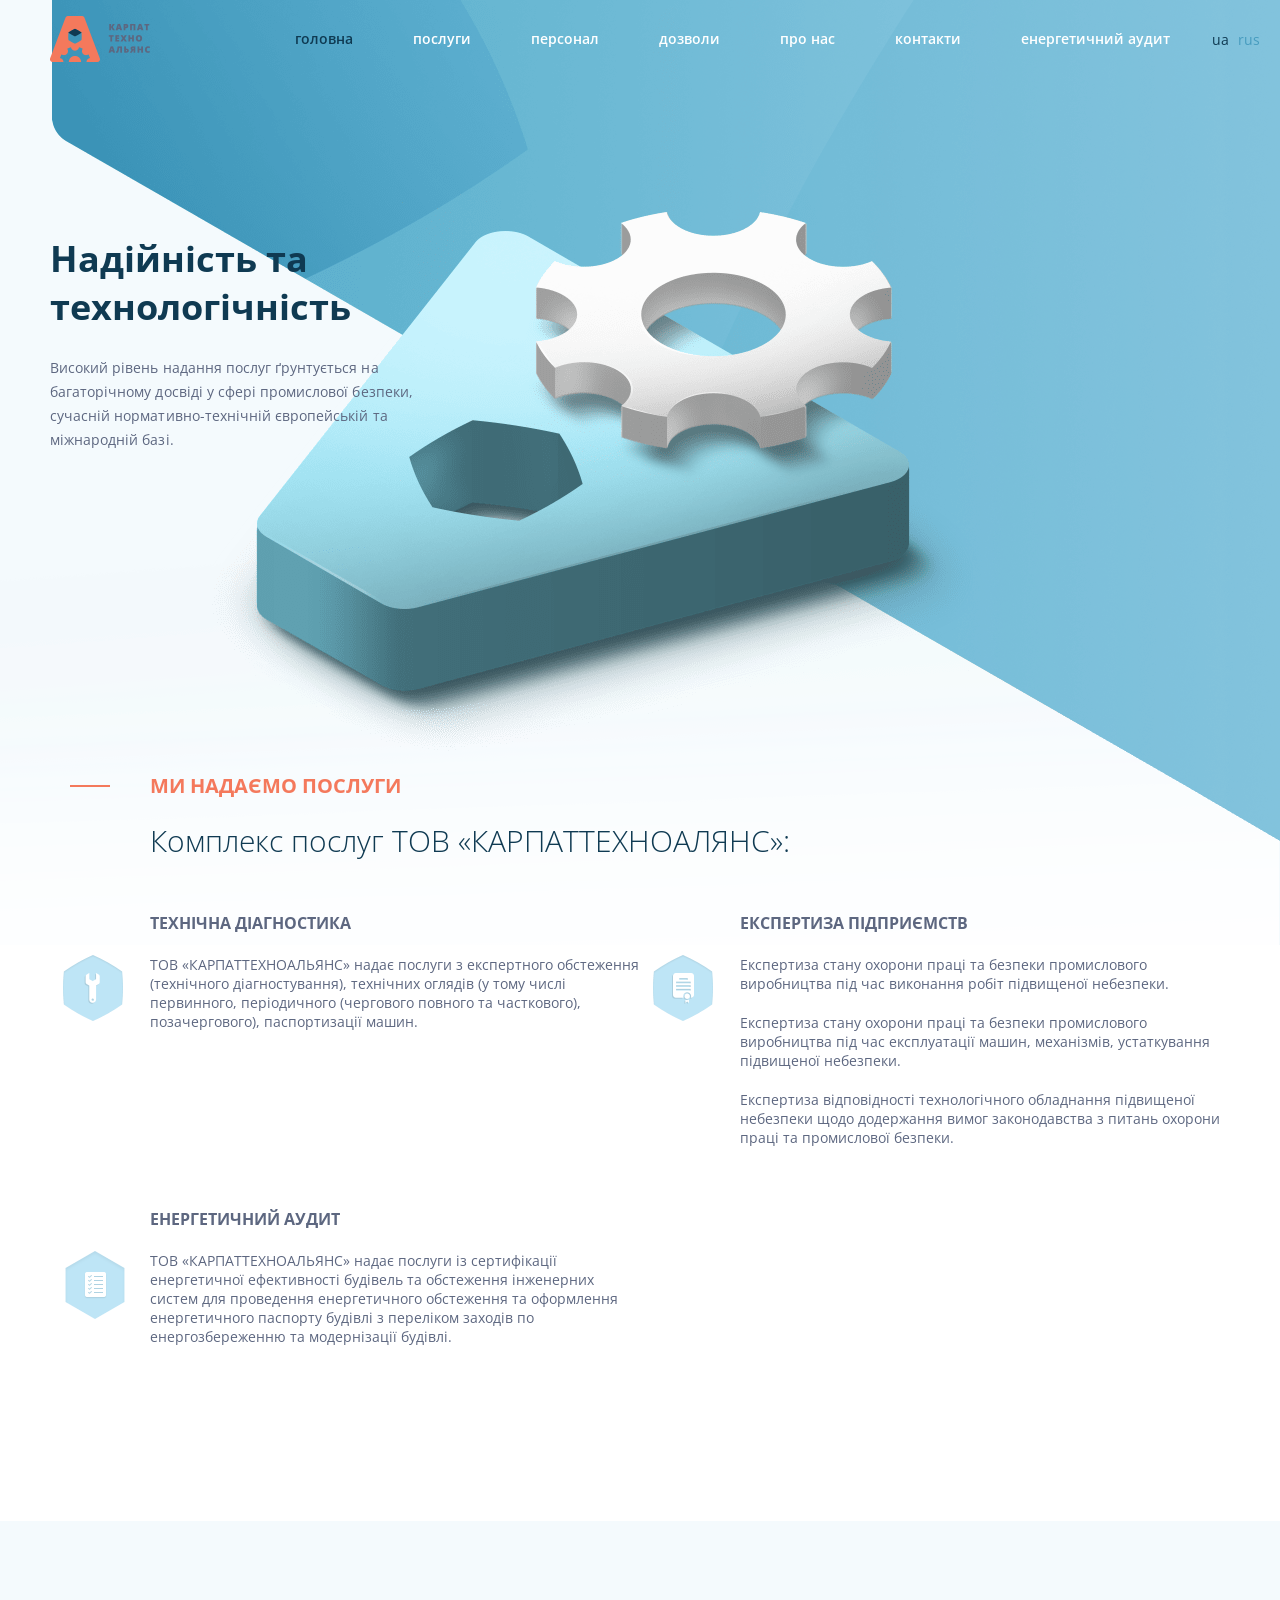
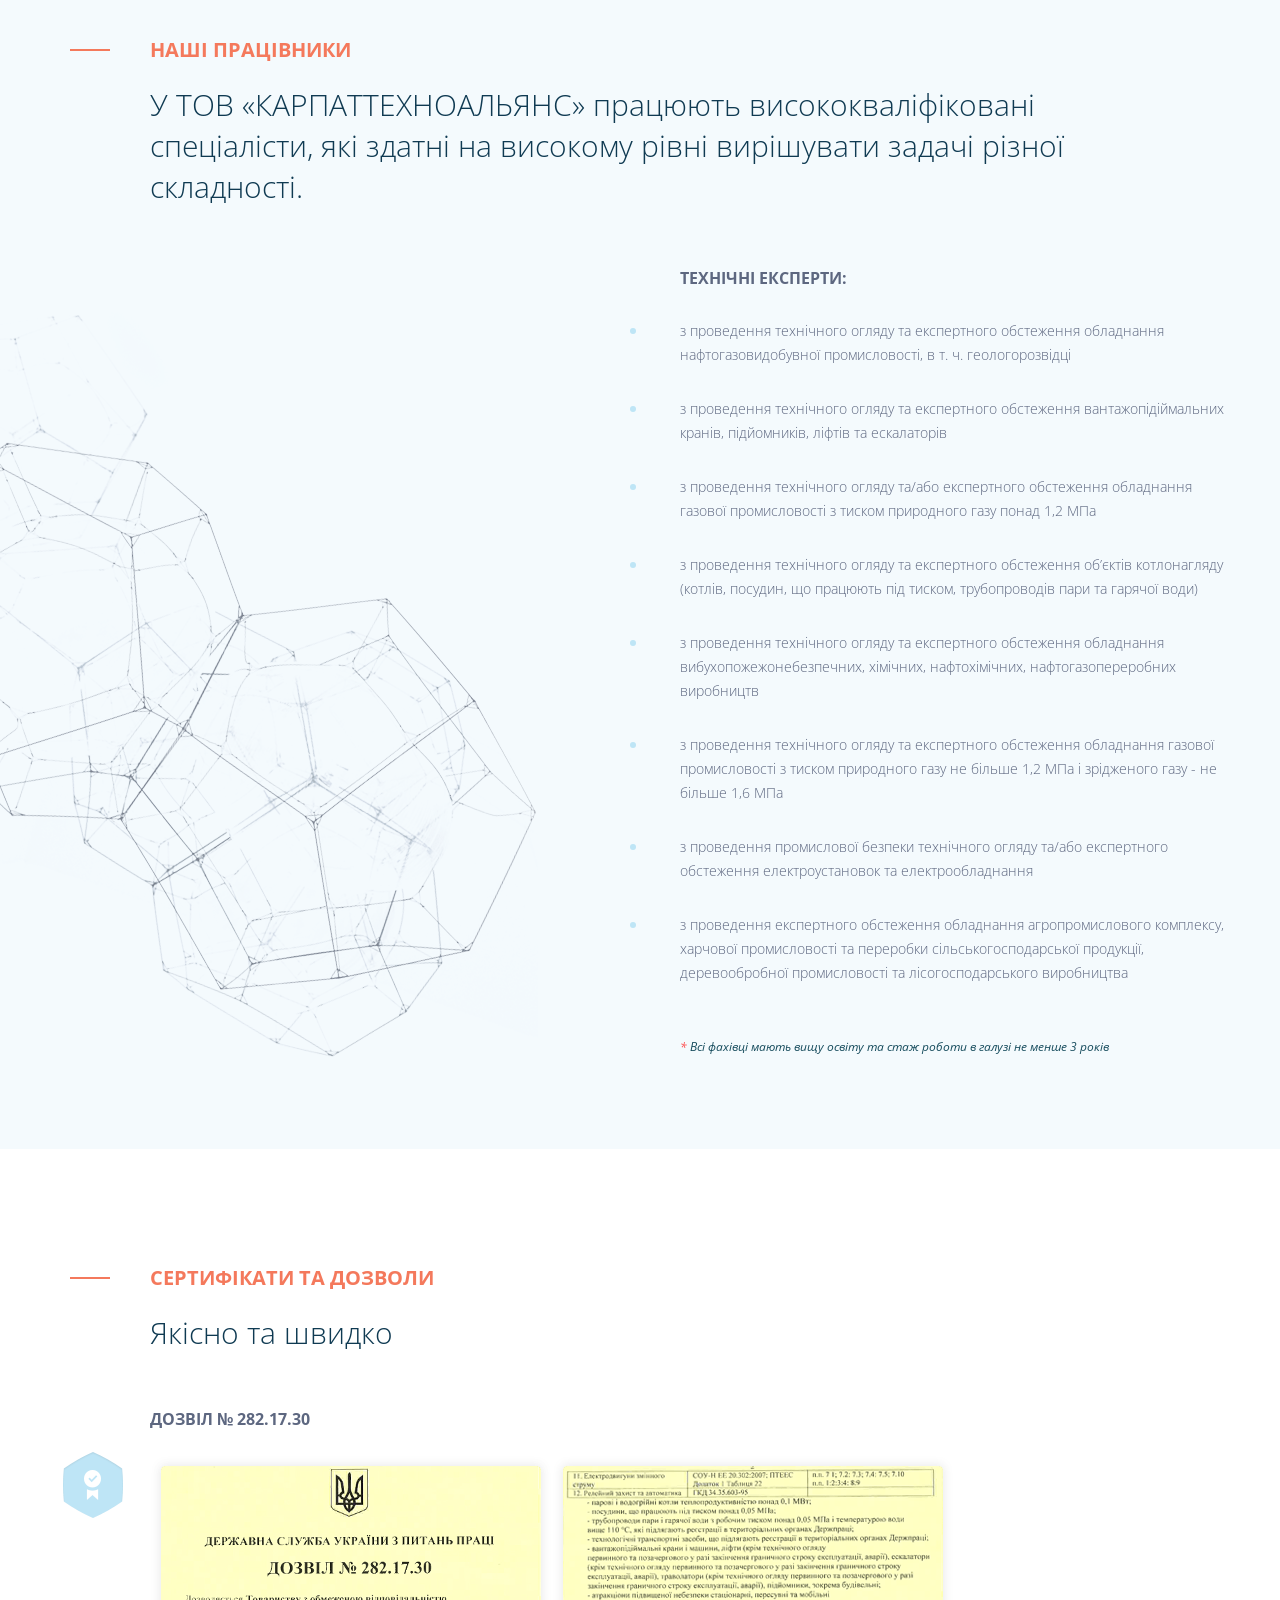
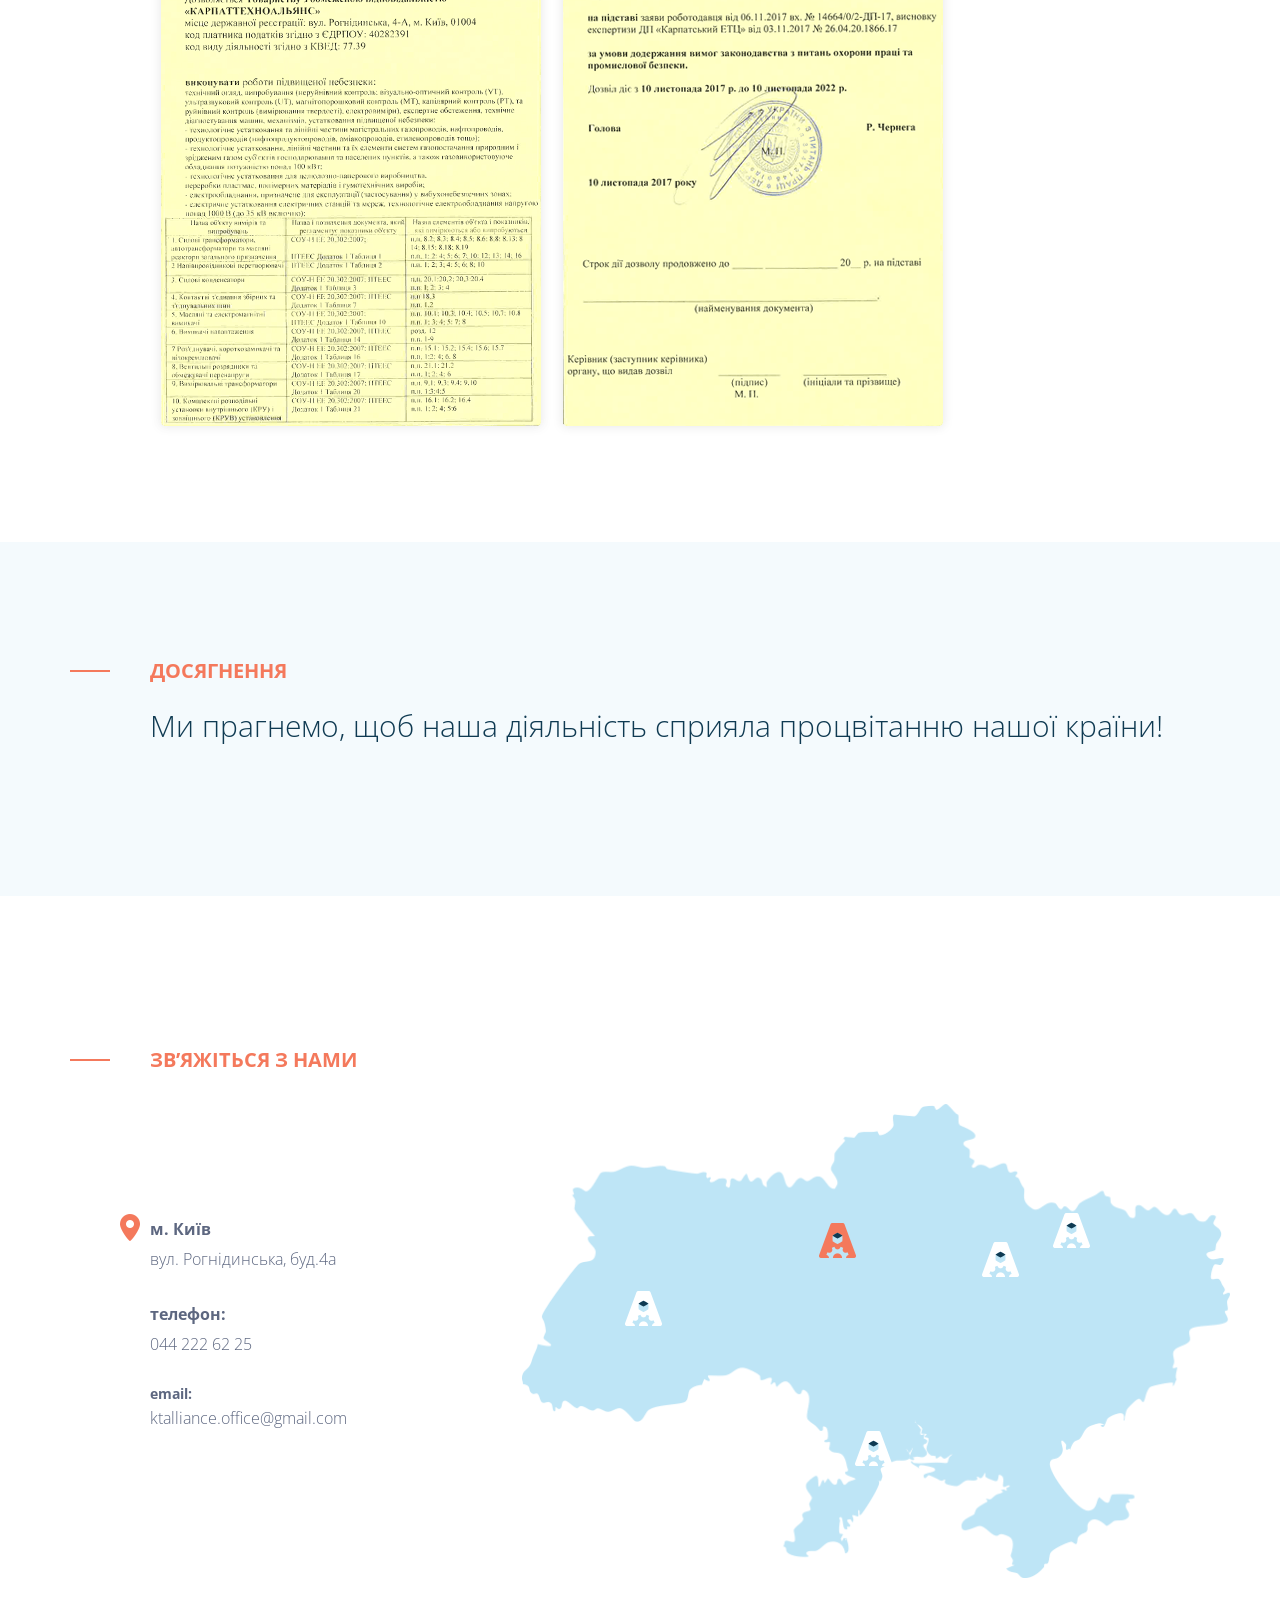
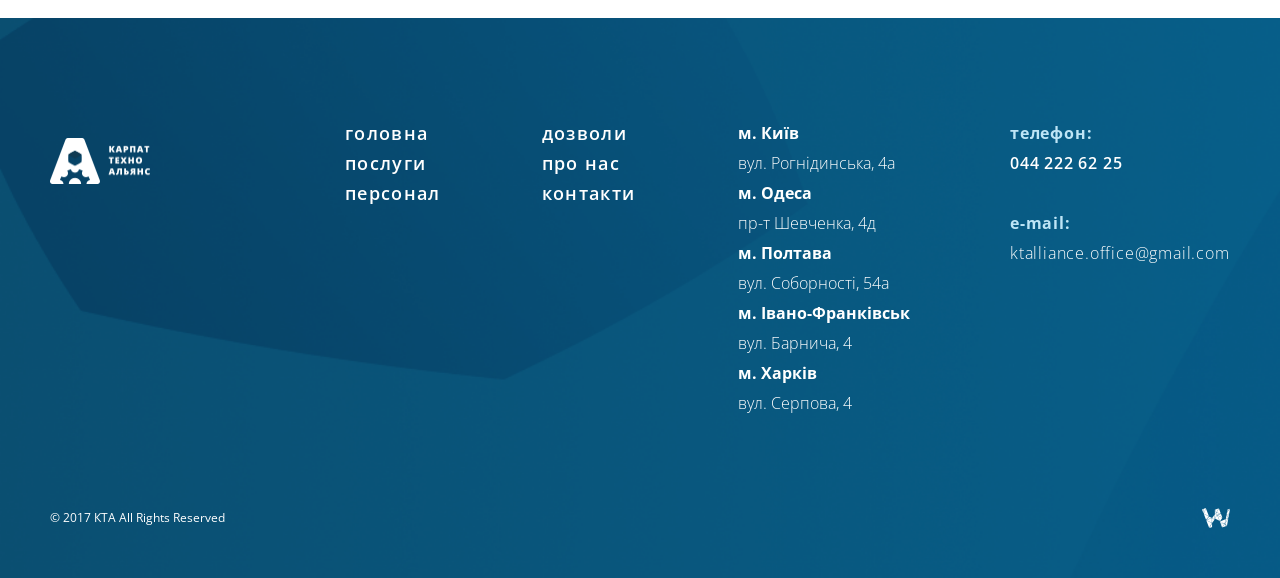
==== commit b2912321: "Added energy audit block and page" ====
--- a/index.html
+++ b/index.html
@@ -28,17 +28,19 @@
 <a class='active' href='/'>ua</a>
 <a href='/ru/'>rus</a>
 </div><div class='main-menu__item'>
-<a href="#top" class="js-scroll-link active">головна</a>
-</div><div class='main-menu__item'>
-<a href="#services" class="js-scroll-link">послуги</a>
-</div><div class='main-menu__item'>
-<a href="#workers" class="js-scroll-link">персонал</a>
-</div><div class='main-menu__item'>
-<a href="#certificates" class="js-scroll-link">дозволи</a>
-</div><div class='main-menu__item'>
-<a href="#achievements" class="js-scroll-link">про нас</a>
-</div><div class='main-menu__item'>
-<a href="#contacts" class="js-scroll-link">контакти</a>
+<a href="/#top" class="js-scroll-link active">головна</a>
+</div><div class='main-menu__item'>
+<a href="/#services" class="js-scroll-link">послуги</a>
+</div><div class='main-menu__item'>
+<a href="/#workers" class="js-scroll-link">персонал</a>
+</div><div class='main-menu__item'>
+<a href="/#certificates" class="js-scroll-link">дозволи</a>
+</div><div class='main-menu__item'>
+<a href="/#achievements" class="js-scroll-link">про нас</a>
+</div><div class='main-menu__item'>
+<a href="/#contacts" class="js-scroll-link">контакти</a>
+</div><div class='main-menu__item'>
+<a href="/energy-audit/" class="energy-audit-link">енергетичний аудит</a>
 </div></nav>
 </div>
 </header>
@@ -71,6 +73,9 @@
 <p>
 Експертиза відповідності технологічного обладнання підвищеної небезпеки щодо додержання вимог законодавства з питань охорони праці та промислової безпеки.
 </p>
+</div><div class='services-list__item third'>
+<h6>Енергетичний аудит</h6>
+<p>ТОВ «КАРПАТТЕХНОАЛЬЯНС» надає послуги із сертифікації енергетичної ефективності будівель та обстеження інженерних систем для проведення енергетичного обстеження та оформлення енергетичного паспорту будівлі з переліком заходів по енергозбереженню та модернізації будівлі.</p>
 </div></div>
 </div>
 </div>
--- a/stylesheets/all.css
+++ b/stylesheets/all.css
@@ -1 +1 @@
-/*! normalize.css v5.0.0 | MIT License | github.com/necolas/normalize.css */html{font-family:sans-serif;line-height:1.15;-ms-text-size-adjust:100%;-webkit-text-size-adjust:100%}body{margin:0}article,aside,footer,header,nav,section{display:block}h1{font-size:2em;margin:0.67em 0}figcaption,figure,main{display:block}figure{margin:1em 40px}hr{-webkit-box-sizing:content-box;box-sizing:content-box;height:0;overflow:visible}pre{font-family:monospace, monospace;font-size:1em}a{background-color:transparent;-webkit-text-decoration-skip:objects}a:active,a:hover{outline-width:0}abbr[title]{border-bottom:none;text-decoration:underline;-webkit-text-decoration:underline dotted;text-decoration:underline dotted}b,strong{font-weight:inherit}b,strong{font-weight:bolder}code,kbd,samp{font-family:monospace, monospace;font-size:1em}dfn{font-style:italic}mark{background-color:#ff0;color:#000}small{font-size:80%}sub,sup{font-size:75%;line-height:0;position:relative;vertical-align:baseline}sub{bottom:-0.25em}sup{top:-0.5em}audio,video{display:inline-block}audio:not([controls]){display:none;height:0}img{border-style:none}svg:not(:root){overflow:hidden}button,input,optgroup,select,textarea{font-family:sans-serif;font-size:100%;line-height:1.15;margin:0}button,input{overflow:visible}button,select{text-transform:none}button,html [type="button"],[type="reset"],[type="submit"]{-webkit-appearance:button}button::-moz-focus-inner,[type="button"]::-moz-focus-inner,[type="reset"]::-moz-focus-inner,[type="submit"]::-moz-focus-inner{border-style:none;padding:0}button:-moz-focusring,[type="button"]:-moz-focusring,[type="reset"]:-moz-focusring,[type="submit"]:-moz-focusring{outline:1px dotted ButtonText}fieldset{border:1px solid #c0c0c0;margin:0 2px;padding:0.35em 0.625em 0.75em}legend{-webkit-box-sizing:border-box;box-sizing:border-box;color:inherit;display:table;max-width:100%;padding:0;white-space:normal}progress{display:inline-block;vertical-align:baseline}textarea{overflow:auto}[type="checkbox"],[type="radio"]{-webkit-box-sizing:border-box;box-sizing:border-box;padding:0}[type="number"]::-webkit-inner-spin-button,[type="number"]::-webkit-outer-spin-button{height:auto}[type="search"]{-webkit-appearance:textfield;outline-offset:-2px}[type="search"]::-webkit-search-cancel-button,[type="search"]::-webkit-search-decoration{-webkit-appearance:none}::-webkit-file-upload-button{-webkit-appearance:button;font:inherit}details,menu{display:block}summary{display:list-item}canvas{display:inline-block}template{display:none}[hidden]{display:none}body{margin:0}h1,h2,h3,h4,h5,h6,p{margin:0;font-weight:normal}ul,ol{margin:0;padding:0}ul li,ol li{list-style:none;list-style-type:none}img{vertical-align:top}h1,h2,h3,h4,h5,h6{font-family:"Open Sans", sans-serif}h2{font-size:36px;line-height:48px;color:#0f3a52;font-weight:bold}h3{font-size:30px;font-weight:300;color:#0f3a52}h4{position:relative;padding-left:80px;font-size:20px;line-height:48px;font-weight:700;color:#f4795c;text-transform:uppercase}h4::before{content:'';position:absolute;left:0;top:50%;display:block;width:40px;height:2px;-webkit-transform:translateY(-50%);-ms-transform:translateY(-50%);transform:translateY(-50%);background:#f4795c}h5{font-size:18px;line-height:24px;color:#0f3a52;font-weight:700;text-transform:uppercase}h6{font-size:16px;color:#5d6780;font-weight:700;text-transform:uppercase}a{color:#5d6780;opacity:1;text-decoration:none;-webkit-transition:opacity .3s;-o-transition:opacity .3s;transition:opacity .3s}a:hover{opacity:.8}b,strong{font-weight:700}.pull-right{float:right}.pull-left{float:left}.inline-block{display:inline-block;vertical-align:top}.half-width{width:50%}.container{position:relative;max-width:1200px;padding:0 10px;margin:0 auto;width:100%;z-index:10}.container::after{content:"";display:table;clear:both}.clearfix::after{content:"";display:table;clear:both;*zoom:1}*{-webkit-box-sizing:border-box;box-sizing:border-box}.desktop-view{display:block}.mobile-view{display:none}.dotted-list li{margin-top:30px;position:relative;padding-left:50px;font-weight:300;line-height:24px}.dotted-list li::before{content:'';position:absolute;left:0;top:9px;display:block;width:6px;height:6px;background:#bee5f6;border-radius:100%}@media screen and (max-width: 1199px){.container{max-width:1024px}}@media screen and (max-width: 1024px){.container{max-width:960px}}@media screen and (max-width: 960px){.container{max-width:880px}}@media screen and (max-width: 640px){.desktop-view{display:none}.mobile-view{display:block}h2{font-size:30px;line-height:36px}h3{font-size:24px}h4{font-size:18px;line-height:40px;padding-left:0}h4::before{display:none}}body{position:relative;min-width:320px;width:100%;font-size:14px;line-height:normal;background:#fff;font-family:"Open Sans", sans-serif;color:#5d6780;-webkit-overflow-scrolling:touch}section h4,section h3{margin-left:20px}section h3{margin-top:10px;padding-left:80px}.ico-map-pin{display:block;width:37px;height:35px;background-image:url(../images/ico-map-pin.png);background-repeat:no-repeat;background-size:cover;-webkit-transition:background .3s, opacity .3s;-o-transition:background .3s, opacity .3s;transition:background .3s, opacity .3s}.ico-map-pin.active{background-position:0 -35px}@media screen and (max-width: 640px){section h3{padding-left:0}}.main-header{position:fixed;top:0;left:0;width:100%;padding:16px 50px;z-index:9999999999;-webkit-transition:background .3s;-o-transition:background .3s;transition:background .3s}.main-header.white{background:#fff}.main-header.white .main-menu__item.current a{color:#0f3a52}.main-header.white .main-menu__item a{color:#479cbf;-webkit-transition:color .3s;-o-transition:color .3s;transition:color .3s}.main-header .lang-switcher{position:absolute;display:block;right:15px;top:50%;-webkit-transform:translateY(-50%);-ms-transform:translateY(-50%);transform:translateY(-50%)}.main-header .lang-switcher a{margin-right:5px;color:#479cbf}.main-header .lang-switcher a.active{color:#0f3a52}.main-logo a{display:block;width:100px;height:46px;background:url(../images/logo.png) no-repeat;background-size:100% 100%}.main-logo a:hover{opacity:1}.main-menu{padding-right:118px}.main-menu__item{display:inline-block;vertical-align:middle;padding:5px 30px}.main-menu__item a{display:block;font-size:18px;line-height:36px;font-weight:600;text-decoration:none;color:#fff;opacity:1;-webkit-transition:opacity .3s;-o-transition:opacity .3s;transition:opacity .3s}.main-menu__item a:hover{opacity:.8}.main-menu__item a.active{color:#0f3a52}.burger-btn{width:30px;height:22px;display:block;position:relative;margin:12px 10px 0 0;z-index:9999;-webkit-transition:all .5s;-o-transition:all .5s;transition:all .5s}.burger-btn span{display:block;position:absolute;height:4px;width:100%;background:#0f3a52;opacity:1;right:0;-webkit-transform:rotate(0deg);-ms-transform:rotate(0deg);transform:rotate(0deg);-webkit-transition:all .25s;-o-transition:all .25s;transition:all .25s}.burger-btn span:first-child{-webkit-transform-origin:left center;-ms-transform-origin:left center;transform-origin:left center}.burger-btn span:nth-child(2){top:9px;-webkit-transform-origin:left center;-ms-transform-origin:left center;transform-origin:left center}.burger-btn span:nth-child(3){top:18px;-webkit-transform-origin:left center;-ms-transform-origin:left center;transform-origin:left center}.burger-btn.opened span:first-child{-webkit-transform:rotate(45deg);-ms-transform:rotate(45deg);transform:rotate(45deg);top:0;left:0}.burger-btn.opened span:nth-child(2){width:0%;opacity:0}.burger-btn.opened span:nth-child(3){-webkit-transform:rotate(-45deg);-ms-transform:rotate(-45deg);transform:rotate(-45deg);top:21px;left:0}@media (max-width: 1280px){.main-menu{padding-right:0}}@media (max-width: 1200px){.main-menu__item{padding:5px 20px}.main-header{padding:16px 60px 16px 40px}}@media screen and (max-width: 960px){.main-menu__item a{font-size:14px}}@media (max-width: 800px){.main-header{padding:10px 0 10px 10px}.main-header .mobile-view{display:block}.main-header .lang-switcher{bottom:20px;top:auto;right:auto;left:50%;-webkit-transform:translate(-50%, 0);-ms-transform:translate(-50%, 0);transform:translate(-50%, 0)}.main-menu__item{padding:5px 10px}.main-menu{position:fixed;position:fixed;padding:59px 0 60px 0;width:100%;background:#fff;display:block;left:0;top:-300%;-webkit-transition:top .5s;-o-transition:top .5s;transition:top .5s;-webkit-box-shadow:0px 1px 6px 0px rgba(190,229,246,0.4);box-shadow:0px 1px 6px 0px rgba(190,229,246,0.4)}.main-menu.opened{top:0}.main-menu__item{display:block;text-align:center}.main-menu__item a{color:#479cbf}.main-logo a{position:relative;z-index:9999}}.main-footer{background:url(../images/footer-bg.png) no-repeat;background-size:cover;color:#fff}.main-footer a{color:#fff}.footer-top{padding-top:100px}.footer-logo,.footer-contacts{width:25%}.footer-logo .main-logo{margin-top:20px}.footer-logo .main-logo a{background:url(../images/logo-white.png) no-repeat;background-size:100% 100%}.footer-menu{width:50%}.footer-menu .column{display:inline-block;vertical-align:top;width:33.33333%}.footer-menu a{font-size:18px;line-height:30px;letter-spacing:0.075em;font-weight:600}.footer-menu p{font-size:16px;line-height:30px;font-weight:300}.footer-menu p b{font-weight:700}.footer-contacts{padding-left:75px}.footer-contacts p{font-size:16px;line-height:30px;font-weight:300;letter-spacing:0.05em}.footer-contacts p b{font-weight:700;color:#bee5f6}.footer-contacts p .phone{font-weight:600}.footer-contacts .row:last-child{margin-top:30px}.footer-bottom{padding:90px 0 50px 0}.footer-bottom .copyright{font-size:12px;line-height:20px}.webmil-logo{width:28px;height:20px;display:block;background:url(../images/webmil-logo.png) no-repeat}@media (max-width: 1200px){.footer-contacts{padding-left:40px}}@media (max-width: 1024px){.footer-menu .column{width:50%}.footer-menu .column:last-child{display:none}.footer-contacts{padding-left:0}}@media (max-width: 960px){.footer-logo{width:20%}.footer-menu{width:45%}.footer-contacts{width:35%}}@media (max-width: 640px){.footer-logo{display:none}.footer-menu{display:block;width:100%}.footer-menu .column{width:100%}.footer-menu .column:first-child{display:none}.footer-menu .column:nth-child(2){display:none}.footer-menu .column:last-child{display:block}.footer-contacts{margin-top:30px;width:100%}.footer-top{padding-top:50px}.footer-bottom{padding:50px 0 20px 0}}.main-page{background:url(../images/main-bg.png) right top no-repeat}.main-page .wrapper{padding-top:78px}.top-section .text-container{padding:235px 0;max-width:450px;padding-right:45px}.top-section .text-container p{margin-top:25px;line-height:24px;letter-spacing:0.0025em}.services-section{padding:75px 0 175px 0}.services-section h3{max-width:960px}.services-list{margin-top:50px}.services-list__item{position:relative;display:inline-block;vertical-align:top;width:50%;padding-left:100px}.services-list__item::before{content:'';display:block;width:62px;height:68px;position:absolute;top:44px;left:11px;background-size:100% 100%;background-repeat:no-repeat}.services-list__item.first::before{background-image:url(../images/icon-services-1.png)}.services-list__item.second::before{background-image:url(../images/icon-services-2.png)}.services-list__item p{margin-top:20px}.services-list__item h6{line-height:24px}.workers-section{padding:105px 0 90px 0;background:#f4fafd}.workers-section h3{max-width:1080px}.workers-section .pull-right{margin-top:60px;max-width:600px}.workers-section .pull-right p{margin-top:50px;padding-left:50px;font-size:12px;line-height:24px;color:#154b5c}.workers-section .pull-right p span{color:#fe4848}.workers-section h6{padding-left:50px}.workers-section .text-container{position:relative}.workers-section .text-container::before{content:'';display:block;width:668px;height:747px;position:absolute;bottom:0;left:-180px;background:url(../images/workers-section-bg.png) no-repeat;background-size:100% 100%}.certificates-section{padding:105px 0}.certificates-section .certificate-img{display:block;width:291px;height:647px;position:absolute;top:-30px;left:66.6667%;background:url(../images/certificates-section-bg.png) no-repeat;background-size:100% 100%}.certificates-section .text-container{width:100%}.certificates-section .images-section{margin-top:25px;width:100%;max-width:804px}.certificates-section .images-section img{width:50%;height:auto}.certificates-section .item{position:relative;margin-top:55px;padding-left:100px}.certificates-section .item::before{content:'';display:block;width:62px;height:68px;position:absolute;top:44px;left:11px;background-image:url(../images/icon-certificates-section.png);background-size:100% 100%;background-repeat:no-repeat}.certificates-section .item p{margin-top:20px;line-height:24px}.achievements-section{padding:105px 0 150px 0;background:#f4fafd}.achievements-list__item{margin-top:80px}.achievements-list__item img{margin-top:40px;width:100%;height:auto}.achievements-list__item .description{position:relative;padding-left:100px}.achievements-list__item .description span.ico{display:block;width:62px;height:68px;position:absolute;top:38px;left:11px;background-image:url(../images/ico-number.png);background-size:100% 100%;background-repeat:no-repeat;text-align:center;font-size:26px;color:#fff;line-height:64px;text-shadow:-1px 1px 0px rgba(0,0,0,0.1);font-weight:800}.achievements-list__item .description h6{letter-spacing:0.1em;margin-bottom:20px}.achievements-list__item .description p{margin-bottom:30px;font-size:14px;line-height:24px;color:#5d6780}.achievements-list__item .dotted-list{margin-left:-50px}.achievements-list__item .photo-desciption{margin-top:15px;padding-left:15px}.achievements-list__item .photo-desciption p{font-size:12px;line-height:18px;color:#0f3a52}.achievements-list__item .photo-desciption p i{color:#5d6780}.contacts-section{padding:140px 0 40px 0}.contacts-section .text-container{max-width:980px}.contacts-map__container{margin-top:20px}.contacts-map__container .pull-left{width:40%}.contacts-map__container .pull-right{width:60%}.contacts-fields{margin-left:20px;padding-left:80px}.contacts-fields p{margin-top:40px}.contacts-fields .address-city{margin-top:110px}.map-container{position:relative}.map-container img{width:100%;height:auto}.map-container .ico-map-pin{position:absolute}.map-container .ico-map-pin.kyiv{top:25%;left:42%}.map-container .ico-map-pin.odesa{top:69%;left:47%}.map-container .ico-map-pin.poltava{top:29%;left:65%}.map-container .ico-map-pin.if{top:39.5%;left:14.5%}.map-container .ico-map-pin.kharkiv{top:23%;left:75%}.address-city{position:relative;font-size:16px;font-weight:700;line-height:30px}.address-city::before{content:'';display:block;position:absolute;top:0;left:-30px;width:20px;height:27px;background:url(../images/ico-contacts-pin.png) no-repeat;background-size:100% 100%}.email-field__container{margin-top:25px}.email-field__container a{font-size:16px;line-height:30px;font-weight:300}.phone-field__container{margin-top:25px}.phone-field__container b{font-size:16px;font-weight:700;line-height:30px}.address-street,.phone-field{font-size:16px;font-weight:300;line-height:30px}@media screen and (max-width: 960px){.main-page{background-size:1024px auto}section h4,section h3{margin-left:0}.top-section .text-container{padding:170px 45px 70px 0;max-width:360px}.services-section{padding-bottom:120px}.services-list__item{padding-left:80px}.services-list__item::before{left:5px}.workers-section .text-container::before{display:none}.workers-section .pull-right{max-width:none;float:none;padding-left:30px}.certificates-section{padding-bottom:195px}.certificates-section .text-container{width:52%}.certificates-section .item{padding-left:80px}.certificates-section .item::before{left:5px}.certificates-section .certificate-img{left:auto;right:0}.achievements-section{padding-bottom:110px}.achievements-list__item .description{padding-left:80px}.achievements-list__item .description span.ico{left:5px}.contacts-fields{margin-left:0}}@media (max-width: 768px){.main-page{background-size:830px auto}}@media (max-width: 640px){.main-page{background-size:700px auto;background-position:right -50px top -50px}.top-section .text-container{padding:230px 0 10px 0;max-width:none}.services-section{padding:50px 0 70px 0}.services-list{margin-top:0}.services-list__item{margin-top:50px;width:100%;padding-left:0;padding-top:100px}.services-list__item::before{left:50%;top:0;-webkit-transform:translateX(-50%);-ms-transform:translateX(-50%);transform:translateX(-50%)}.workers-section{padding-top:70px}.workers-section .pull-right{padding-left:0}.workers-section .pull-right p{margin-top:35px;padding-left:24px}.workers-section h6{padding-left:0}.dotted-list li{padding-left:24px}.certificates-section{padding:70px 0}.certificates-section .container{padding-bottom:0px}.certificates-section .text-container{width:100%}.certificates-section .images-section img{width:100%}.certificates-section .certificate-img{width:196px;height:435px;left:50%;top:auto;right:auto;bottom:0;-webkit-transform:translateX(-50%);-ms-transform:translateX(-50%);transform:translateX(-50%)}.certificates-section .item{margin-top:50px;padding-left:0;padding-top:100px}.certificates-section .item::before{top:0;left:50%;-webkit-transform:translateX(-50%);-ms-transform:translateX(-50%);transform:translateX(-50%)}.achievements-section{padding:70px 0}.achievements-list__item{margin-top:50px}.achievements-list__item .dotted-list{margin-left:0}.achievements-list__item .description{padding-left:0;padding-top:100px}.achievements-list__item .description span.ico{top:0;left:50%;-webkit-transform:translateX(-50%);-ms-transform:translateX(-50%);transform:translateX(-50%)}.contacts-section{padding:70px 0}.contacts-fields{padding-left:50px}.contacts-fields p{margin-left:-50px}.contacts-map__container .pull-left{float:none;width:100%}.contacts-map__container .pull-right{float:none;width:100%}.contacts-fields .address-city{margin-top:60px}}@media (max-width: 360px){.main-page{background-position:right -100px top -50px}}+/*! normalize.css v8.0.1 | MIT License | github.com/necolas/normalize.css */html{line-height:1.15;-webkit-text-size-adjust:100%}body{margin:0}main{display:block}h1{font-size:2em;margin:0.67em 0}hr{-webkit-box-sizing:content-box;box-sizing:content-box;height:0;overflow:visible}pre{font-family:monospace, monospace;font-size:1em}a{background-color:transparent}abbr[title]{border-bottom:none;text-decoration:underline;-webkit-text-decoration:underline dotted;text-decoration:underline dotted}b,strong{font-weight:bolder}code,kbd,samp{font-family:monospace, monospace;font-size:1em}small{font-size:80%}sub,sup{font-size:75%;line-height:0;position:relative;vertical-align:baseline}sub{bottom:-0.25em}sup{top:-0.5em}img{border-style:none}button,input,optgroup,select,textarea{font-family:inherit;font-size:100%;line-height:1.15;margin:0}button,input{overflow:visible}button,select{text-transform:none}button,[type="button"],[type="reset"],[type="submit"]{-webkit-appearance:button}button::-moz-focus-inner,[type="button"]::-moz-focus-inner,[type="reset"]::-moz-focus-inner,[type="submit"]::-moz-focus-inner{border-style:none;padding:0}button:-moz-focusring,[type="button"]:-moz-focusring,[type="reset"]:-moz-focusring,[type="submit"]:-moz-focusring{outline:1px dotted ButtonText}fieldset{padding:0.35em 0.75em 0.625em}legend{-webkit-box-sizing:border-box;box-sizing:border-box;color:inherit;display:table;max-width:100%;padding:0;white-space:normal}progress{vertical-align:baseline}textarea{overflow:auto}[type="checkbox"],[type="radio"]{-webkit-box-sizing:border-box;box-sizing:border-box;padding:0}[type="number"]::-webkit-inner-spin-button,[type="number"]::-webkit-outer-spin-button{height:auto}[type="search"]{-webkit-appearance:textfield;outline-offset:-2px}[type="search"]::-webkit-search-decoration{-webkit-appearance:none}::-webkit-file-upload-button{-webkit-appearance:button;font:inherit}details{display:block}summary{display:list-item}template{display:none}[hidden]{display:none}body{margin:0}h1,h2,h3,h4,h5,h6,p{margin:0;font-weight:normal}ul,ol{margin:0;padding:0}ul li,ol li{list-style:none;list-style-type:none}img{vertical-align:top}h1,h2,h3,h4,h5,h6{font-family:"Open Sans", sans-serif}h2{font-size:36px;line-height:48px;color:#0f3a52;font-weight:bold}h3{font-size:30px;font-weight:300;color:#0f3a52}h4{position:relative;padding-left:80px;font-size:20px;line-height:48px;font-weight:700;color:#f4795c;text-transform:uppercase}h4::before{content:'';position:absolute;left:0;top:50%;display:block;width:40px;height:2px;-webkit-transform:translateY(-50%);-ms-transform:translateY(-50%);transform:translateY(-50%);background:#f4795c}h5{font-size:18px;line-height:24px;color:#0f3a52;font-weight:700;text-transform:uppercase}h6{font-size:16px;color:#5d6780;font-weight:700;text-transform:uppercase}a{color:#5d6780;opacity:1;text-decoration:none;-webkit-transition:opacity .3s;-o-transition:opacity .3s;transition:opacity .3s}a:hover{opacity:.8}b,strong{font-weight:700}.pull-right{float:right}.pull-left{float:left}.inline-block{display:inline-block;vertical-align:top}.half-width{width:50%}.container{position:relative;max-width:1200px;padding:0 10px;margin:0 auto;width:100%;z-index:10}.container::after{content:"";display:table;clear:both}.clearfix::after{content:"";display:table;clear:both;*zoom:1}*{-webkit-box-sizing:border-box;box-sizing:border-box}.desktop-view{display:block}.mobile-view{display:none}.dotted-list li{margin-top:30px;position:relative;padding-left:50px;font-weight:300;line-height:24px}.dotted-list li::before{content:'';position:absolute;left:0;top:9px;display:block;width:6px;height:6px;background:#bee5f6;border-radius:100%}@media screen and (max-width: 1199px){.container{max-width:1024px}}@media screen and (max-width: 1024px){.container{max-width:960px}}@media screen and (max-width: 960px){.container{max-width:880px}}@media screen and (max-width: 640px){.desktop-view{display:none}.mobile-view{display:block}h2{font-size:30px;line-height:36px}h3{font-size:24px}h4{font-size:18px;line-height:40px;padding-left:0}h4::before{display:none}}body{position:relative;min-width:320px;width:100%;font-size:14px;line-height:normal;background:#fff;font-family:"Open Sans", sans-serif;color:#5d6780;-webkit-overflow-scrolling:touch}section h4,section h3{margin-left:20px}section h3{margin-top:10px;padding-left:80px}.ico-map-pin{display:block;width:37px;height:35px;background-image:url(../images/ico-map-pin.png);background-repeat:no-repeat;background-size:cover;-webkit-transition:background .3s, opacity .3s;-o-transition:background .3s, opacity .3s;transition:background .3s, opacity .3s}.ico-map-pin.active,.energy-audit-page .ico-map-pin.energy-audit-link{background-position:0 -35px}@media screen and (max-width: 640px){section h3{padding-left:0}}.main-header{position:fixed;top:0;left:0;width:100%;padding:16px 50px;z-index:9999999999;-webkit-transition:background .3s;-o-transition:background .3s;transition:background .3s}.main-header.white,.energy-audit-page .main-header{background:#fff}.main-header.white .main-menu__item.current a,.energy-audit-page .main-header .main-menu__item.current a{color:#0f3a52}.main-header.white .main-menu__item a,.energy-audit-page .main-header .main-menu__item a{color:#479cbf;-webkit-transition:color .3s;-o-transition:color .3s;transition:color .3s}.main-header .lang-switcher{position:absolute;display:block;right:15px;top:50%;-webkit-transform:translateY(-50%);-ms-transform:translateY(-50%);transform:translateY(-50%)}.main-header .lang-switcher a{margin-right:5px;color:#479cbf}.main-header .lang-switcher a.active,.main-header .lang-switcher .energy-audit-page a.energy-audit-link,.energy-audit-page .main-header .lang-switcher a.energy-audit-link{color:#0f3a52}.main-logo a{display:block;width:100px;height:46px;background:url(../images/logo.png) no-repeat;background-size:100% 100%}.main-logo a:hover{opacity:1}.main-menu{padding-right:118px}.main-menu__item{display:inline-block;vertical-align:middle;padding:5px 30px}.main-menu__item a{display:block;font-size:14px;line-height:36px;font-weight:600;text-decoration:none;color:#fff;opacity:1;-webkit-transition:opacity .3s;-o-transition:opacity .3s;transition:opacity .3s}.main-menu__item a:hover{opacity:.8}.main-menu__item a.active,.main-menu__item .energy-audit-page a.energy-audit-link,.energy-audit-page .main-menu__item a.energy-audit-link{color:#0f3a52}.burger-btn{width:30px;height:22px;display:block;position:relative;margin:12px 10px 0 0;z-index:9999;-webkit-transition:all .5s;-o-transition:all .5s;transition:all .5s}.burger-btn span{display:block;position:absolute;height:4px;width:100%;background:#0f3a52;opacity:1;right:0;-webkit-transform:rotate(0deg);-ms-transform:rotate(0deg);transform:rotate(0deg);-webkit-transition:all .25s;-o-transition:all .25s;transition:all .25s}.burger-btn span:first-child{-webkit-transform-origin:left center;-ms-transform-origin:left center;transform-origin:left center}.burger-btn span:nth-child(2){top:9px;-webkit-transform-origin:left center;-ms-transform-origin:left center;transform-origin:left center}.burger-btn span:nth-child(3){top:18px;-webkit-transform-origin:left center;-ms-transform-origin:left center;transform-origin:left center}.burger-btn.opened span:first-child{-webkit-transform:rotate(45deg);-ms-transform:rotate(45deg);transform:rotate(45deg);top:0;left:0}.burger-btn.opened span:nth-child(2){width:0%;opacity:0}.burger-btn.opened span:nth-child(3){-webkit-transform:rotate(-45deg);-ms-transform:rotate(-45deg);transform:rotate(-45deg);top:21px;left:0}@media (max-width: 1280px){.main-menu{padding-right:30px}}@media (max-width: 1200px){.main-menu__item{padding:5px 20px}.main-header{padding:16px 60px 16px 40px}}@media screen and (max-width: 1024px){.main-menu__item a{font-size:12px}}@media (max-width: 960px){.main-header{padding:10px 0 10px 10px}.main-header .mobile-view{display:block}.main-header .lang-switcher{bottom:20px;top:auto;right:auto;left:50%;-webkit-transform:translate(-50%, 0);-ms-transform:translate(-50%, 0);transform:translate(-50%, 0)}.main-menu__item{padding:5px 10px}.main-menu{position:fixed;position:fixed;padding:59px 0 60px 0;width:100%;background:#fff;display:block;left:0;top:-300%;-webkit-transition:top .5s;-o-transition:top .5s;transition:top .5s;-webkit-box-shadow:0px 1px 6px 0px rgba(190,229,246,0.4);box-shadow:0px 1px 6px 0px rgba(190,229,246,0.4)}.main-menu.opened{top:0}.main-menu__item{display:block;text-align:center}.main-menu__item a{color:#479cbf}.main-logo a{position:relative;z-index:9999}}.main-footer{background:url(../images/footer-bg.png) no-repeat;background-size:cover;color:#fff}.main-footer a{color:#fff}.footer-top{padding-top:100px}.footer-logo,.footer-contacts{width:25%}.footer-logo .main-logo{margin-top:20px}.footer-logo .main-logo a{background:url(../images/logo-white.png) no-repeat;background-size:100% 100%}.footer-menu{width:50%}.footer-menu .column{display:inline-block;vertical-align:top;width:33.33333%}.footer-menu a{font-size:18px;line-height:30px;letter-spacing:0.075em;font-weight:600}.footer-menu p{font-size:16px;line-height:30px;font-weight:300}.footer-menu p b{font-weight:700}.footer-contacts{padding-left:75px}.footer-contacts p{font-size:16px;line-height:30px;font-weight:300;letter-spacing:0.05em}.footer-contacts p b{font-weight:700;color:#bee5f6}.footer-contacts p .phone{font-weight:600}.footer-contacts .row:last-child{margin-top:30px}.footer-bottom{padding:90px 0 50px 0}.footer-bottom .copyright{font-size:12px;line-height:20px}.webmil-logo{width:28px;height:20px;display:block;background:url(../images/webmil-logo.png) no-repeat}@media (max-width: 1200px){.footer-contacts{padding-left:40px}}@media (max-width: 1024px){.footer-menu .column{width:50%}.footer-menu .column:last-child{display:none}.footer-contacts{padding-left:0}}@media (max-width: 960px){.footer-logo{width:20%}.footer-menu{width:45%}.footer-contacts{width:35%}}@media (max-width: 640px){.footer-logo{display:none}.footer-menu{display:block;width:100%}.footer-menu .column{width:100%}.footer-menu .column:first-child{display:none}.footer-menu .column:nth-child(2){display:none}.footer-menu .column:last-child{display:block}.footer-contacts{margin-top:30px;width:100%}.footer-top{padding-top:50px}.footer-bottom{padding:50px 0 20px 0}}.main-page{background:url(../images/main-bg.png) right top no-repeat}.main-page .wrapper{padding-top:78px}.top-section .text-container{padding:235px 0;max-width:450px;padding-right:45px}.top-section .text-container p{margin-top:25px;line-height:24px;letter-spacing:0.0025em}.services-section{padding:75px 0 115px 0}.services-section h3{max-width:960px}.services-list{margin-top:50px}.services-list__item{position:relative;display:inline-block;vertical-align:top;width:50%;padding-left:100px;margin-bottom:60px}.services-list__item::before{content:'';display:block;width:62px;height:68px;position:absolute;top:44px;left:11px;background-size:100% 100%;background-repeat:no-repeat}.services-list__item.first::before{background-image:url(../images/icon-services-1.png)}.services-list__item.second::before{background-image:url(../images/icon-services-2.png)}.services-list__item.third::before{width:68px;background-image:url(../images/icon-services-3.png)}.services-list__item p{margin-top:20px}.services-list__item h6{line-height:24px}.workers-section{padding:105px 0 90px 0;background:#f4fafd}.workers-section h3{max-width:1080px}.workers-section .pull-right{margin-top:60px;max-width:600px}.workers-section .pull-right p{margin-top:50px;padding-left:50px;font-size:12px;line-height:24px;color:#154b5c}.workers-section .pull-right p span{color:#fe4848}.workers-section h6{padding-left:50px}.workers-section .text-container{position:relative}.workers-section .text-container::before{content:'';display:block;width:668px;height:747px;position:absolute;bottom:0;left:-180px;background:url(../images/workers-section-bg.png) no-repeat;background-size:100% 100%}.certificates-section{padding:105px 0}.certificates-section .certificate-img{display:block;width:291px;height:647px;position:absolute;top:-30px;left:66.6667%;background:url(../images/certificates-section-bg.png) no-repeat;background-size:100% 100%}.certificates-section .text-container{width:100%}.certificates-section .images-section{margin-top:25px;width:100%;max-width:804px}.certificates-section .images-section img{width:50%;height:auto}.certificates-section .item{position:relative;margin-top:55px;padding-left:100px}.certificates-section .item::before{content:'';display:block;width:62px;height:68px;position:absolute;top:44px;left:11px;background-image:url(../images/icon-certificates-section.png);background-size:100% 100%;background-repeat:no-repeat}.certificates-section .item p{margin-top:20px;line-height:24px}.achievements-section{padding:105px 0 150px 0;background:#f4fafd}.achievements-list__item{margin-top:80px}.achievements-list__item img{margin-top:40px;width:100%;height:auto}.achievements-list__item .description{position:relative;padding-left:100px}.achievements-list__item .description span.ico{display:block;width:62px;height:68px;position:absolute;top:38px;left:11px;background-image:url(../images/ico-number.png);background-size:100% 100%;background-repeat:no-repeat;text-align:center;font-size:26px;color:#fff;line-height:64px;text-shadow:-1px 1px 0px rgba(0,0,0,0.1);font-weight:800}.achievements-list__item .description h6{letter-spacing:0.1em;margin-bottom:20px}.achievements-list__item .description p{margin-bottom:30px;font-size:14px;line-height:24px;color:#5d6780}.achievements-list__item .dotted-list{margin-left:-50px}.achievements-list__item .photo-desciption{margin-top:15px;padding-left:15px}.achievements-list__item .photo-desciption p{font-size:12px;line-height:18px;color:#0f3a52}.achievements-list__item .photo-desciption p i{color:#5d6780}.contacts-section{padding:140px 0 40px 0}.contacts-section .text-container{max-width:980px}.contacts-map__container{margin-top:20px}.contacts-map__container .pull-left{width:40%}.contacts-map__container .pull-right{width:60%}.contacts-fields{margin-left:20px;padding-left:80px}.contacts-fields p{margin-top:40px}.contacts-fields .address-city{margin-top:110px}.map-container{position:relative}.map-container img{width:100%;height:auto}.map-container .ico-map-pin{position:absolute}.map-container .ico-map-pin.kyiv{top:25%;left:42%}.map-container .ico-map-pin.odesa{top:69%;left:47%}.map-container .ico-map-pin.poltava{top:29%;left:65%}.map-container .ico-map-pin.if{top:39.5%;left:14.5%}.map-container .ico-map-pin.kharkiv{top:23%;left:75%}.address-city{position:relative;font-size:16px;font-weight:700;line-height:30px}.address-city::before{content:'';display:block;position:absolute;top:0;left:-30px;width:20px;height:27px;background:url(../images/ico-contacts-pin.png) no-repeat;background-size:100% 100%}.email-field__container{margin-top:25px}.email-field__container a{font-size:16px;line-height:30px;font-weight:300}.phone-field__container{margin-top:25px}.phone-field__container b{font-size:16px;font-weight:700;line-height:30px}.address-street,.phone-field{font-size:16px;font-weight:300;line-height:30px}@media screen and (max-width: 960px){.main-page{background-size:1024px auto}section h4,section h3{margin-left:0}.top-section .text-container{padding:170px 45px 70px 0;max-width:360px}.services-section{padding-bottom:120px}.services-list__item{padding-left:80px}.services-list__item::before{left:5px}.workers-section .text-container::before{display:none}.workers-section .pull-right{max-width:none;float:none;padding-left:30px}.certificates-section{padding-bottom:195px}.certificates-section .text-container{width:52%}.certificates-section .item{padding-left:80px}.certificates-section .item::before{left:5px}.certificates-section .certificate-img{left:auto;right:0}.achievements-section{padding-bottom:110px}.achievements-list__item .description{padding-left:80px}.achievements-list__item .description span.ico{left:5px}.contacts-fields{margin-left:0}}@media (max-width: 768px){.main-page{background-size:830px auto}}@media (max-width: 640px){.main-page{background-size:700px auto;background-position:right -50px top -50px}.top-section .text-container{padding:230px 0 10px 0;max-width:none}.services-section{padding:50px 0 70px 0}.services-list{margin-top:0}.services-list__item{margin-top:50px;width:100%;padding-left:0;padding-top:100px}.services-list__item::before{left:50%;top:0;-webkit-transform:translateX(-50%);-ms-transform:translateX(-50%);transform:translateX(-50%)}.workers-section{padding-top:70px}.workers-section .pull-right{padding-left:0}.workers-section .pull-right p{margin-top:35px;padding-left:24px}.workers-section h6{padding-left:0}.dotted-list li{padding-left:24px}.certificates-section{padding:70px 0}.certificates-section .container{padding-bottom:0px}.certificates-section .text-container{width:100%}.certificates-section .images-section img{width:100%}.certificates-section .certificate-img{width:196px;height:435px;left:50%;top:auto;right:auto;bottom:0;-webkit-transform:translateX(-50%);-ms-transform:translateX(-50%);transform:translateX(-50%)}.certificates-section .item{margin-top:50px;padding-left:0;padding-top:100px}.certificates-section .item::before{top:0;left:50%;-webkit-transform:translateX(-50%);-ms-transform:translateX(-50%);transform:translateX(-50%)}.achievements-section{padding:70px 0}.achievements-list__item{margin-top:50px}.achievements-list__item .dotted-list{margin-left:0}.achievements-list__item .description{padding-left:0;padding-top:100px}.achievements-list__item .description span.ico{top:0;left:50%;-webkit-transform:translateX(-50%);-ms-transform:translateX(-50%);transform:translateX(-50%)}.contacts-section{padding:70px 0}.contacts-fields{padding-left:50px}.contacts-fields p{margin-left:-50px}.contacts-map__container .pull-left{float:none;width:100%}.contacts-map__container .pull-right{float:none;width:100%}.contacts-fields .address-city{margin-top:60px}}@media (max-width: 360px){.main-page{background-position:right -100px top -50px}}.energy-audit-page .wrap{padding:192px 0 100px 0}.energy-audit-page .wrap p,.energy-audit-page .wrap li{font-size:18px;color:#5D6780}.energy-audit-page .wrap h2{text-transform:uppercase;margin-bottom:50px}.energy-audit-page .wrap p{font-size:18px;line-height:140%}.energy-audit-page .wrap h4{padding-left:0;margin-left:0;margin-bottom:40px}.energy-audit-page .wrap h4::before{display:none}.energy-audit-page .wrap h5{color:#5D6780;margin-bottom:30px}.energy-audit-page .wrap ul li{padding-left:35px;position:relative;margin-bottom:30px}.energy-audit-page .wrap ul li::before{content:"";position:absolute;left:0;top:50%;-webkit-transform:translateY(-50%);-ms-transform:translateY(-50%);transform:translateY(-50%);width:6px;height:6px;background:#BEE5F6;border-radius:50%}.energy-audit-page .wrap section.top{margin-bottom:70px}.energy-audit-page .wrap section.experience{margin-top:70px}.energy-audit-page .wrap section.experience h5:not(:first-of-type){padding-top:20px}.energy-audit-page .wrap section.bottom{padding-top:40px}
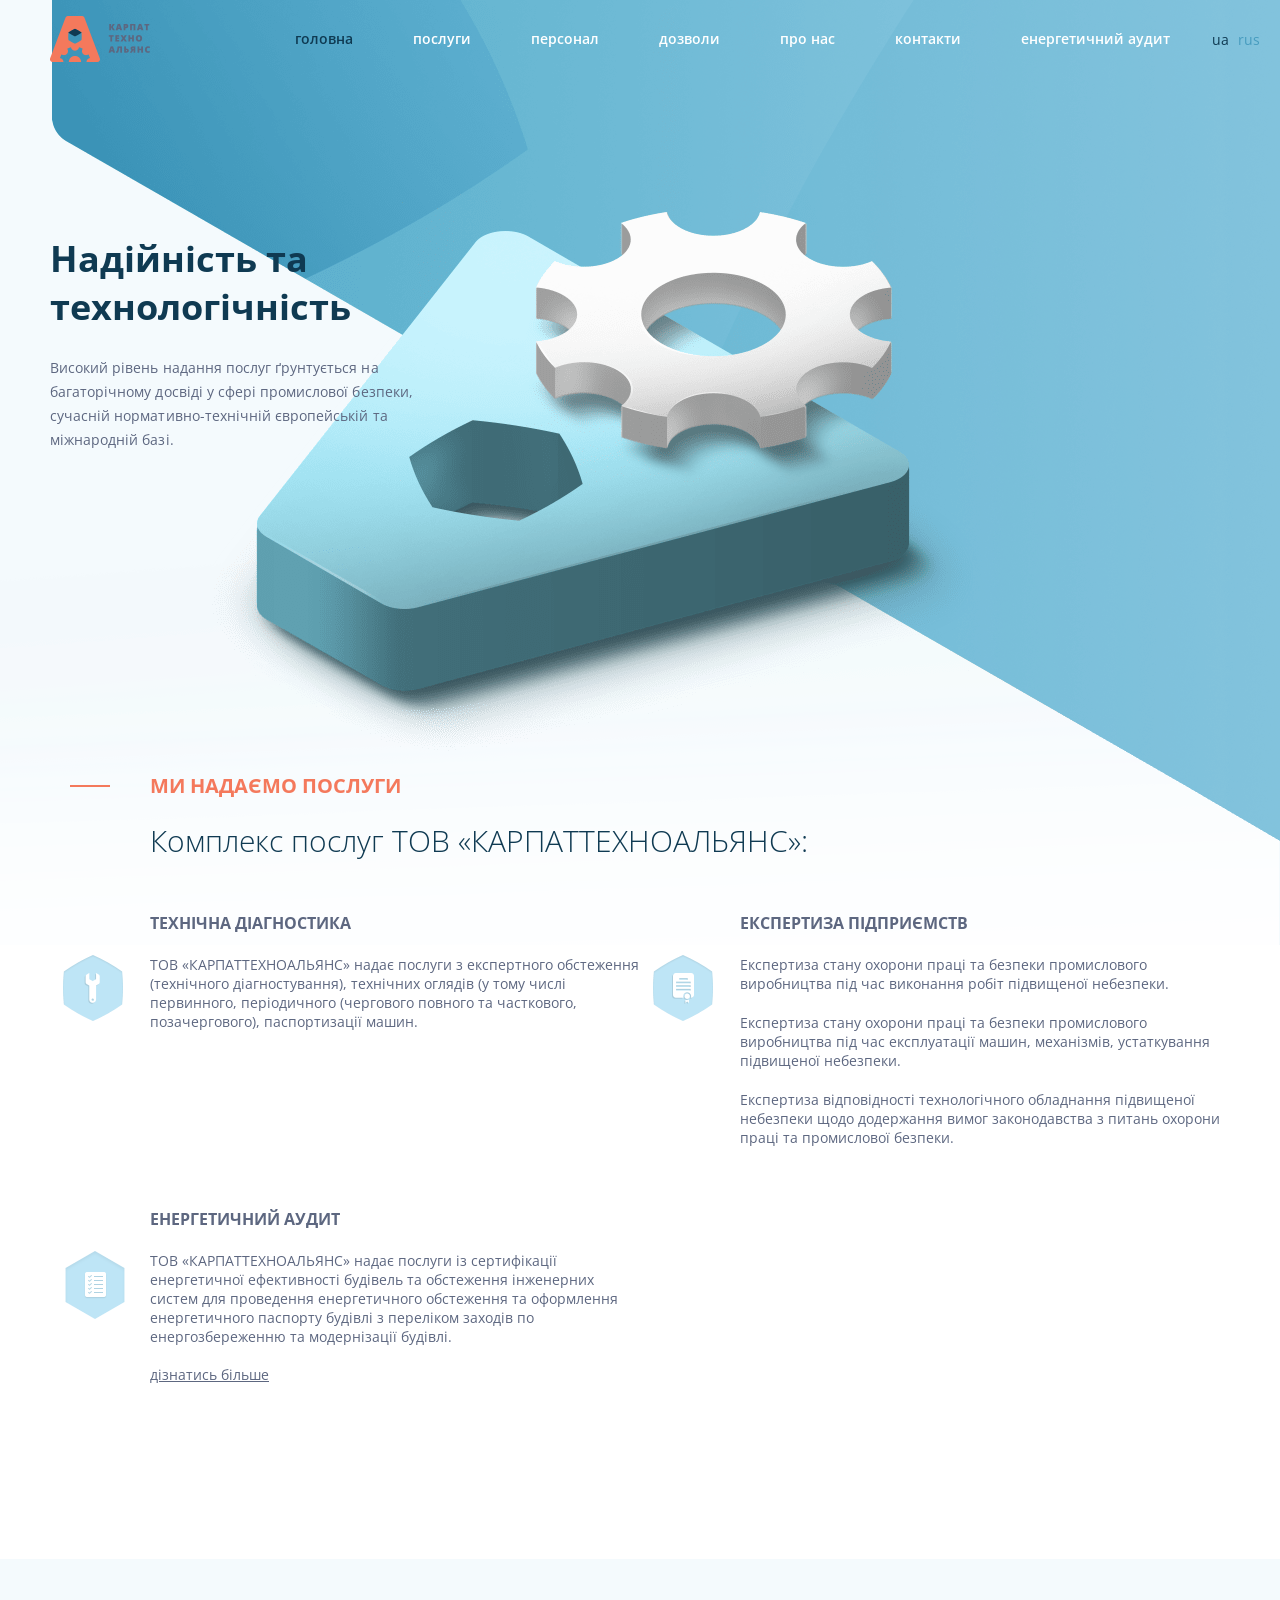
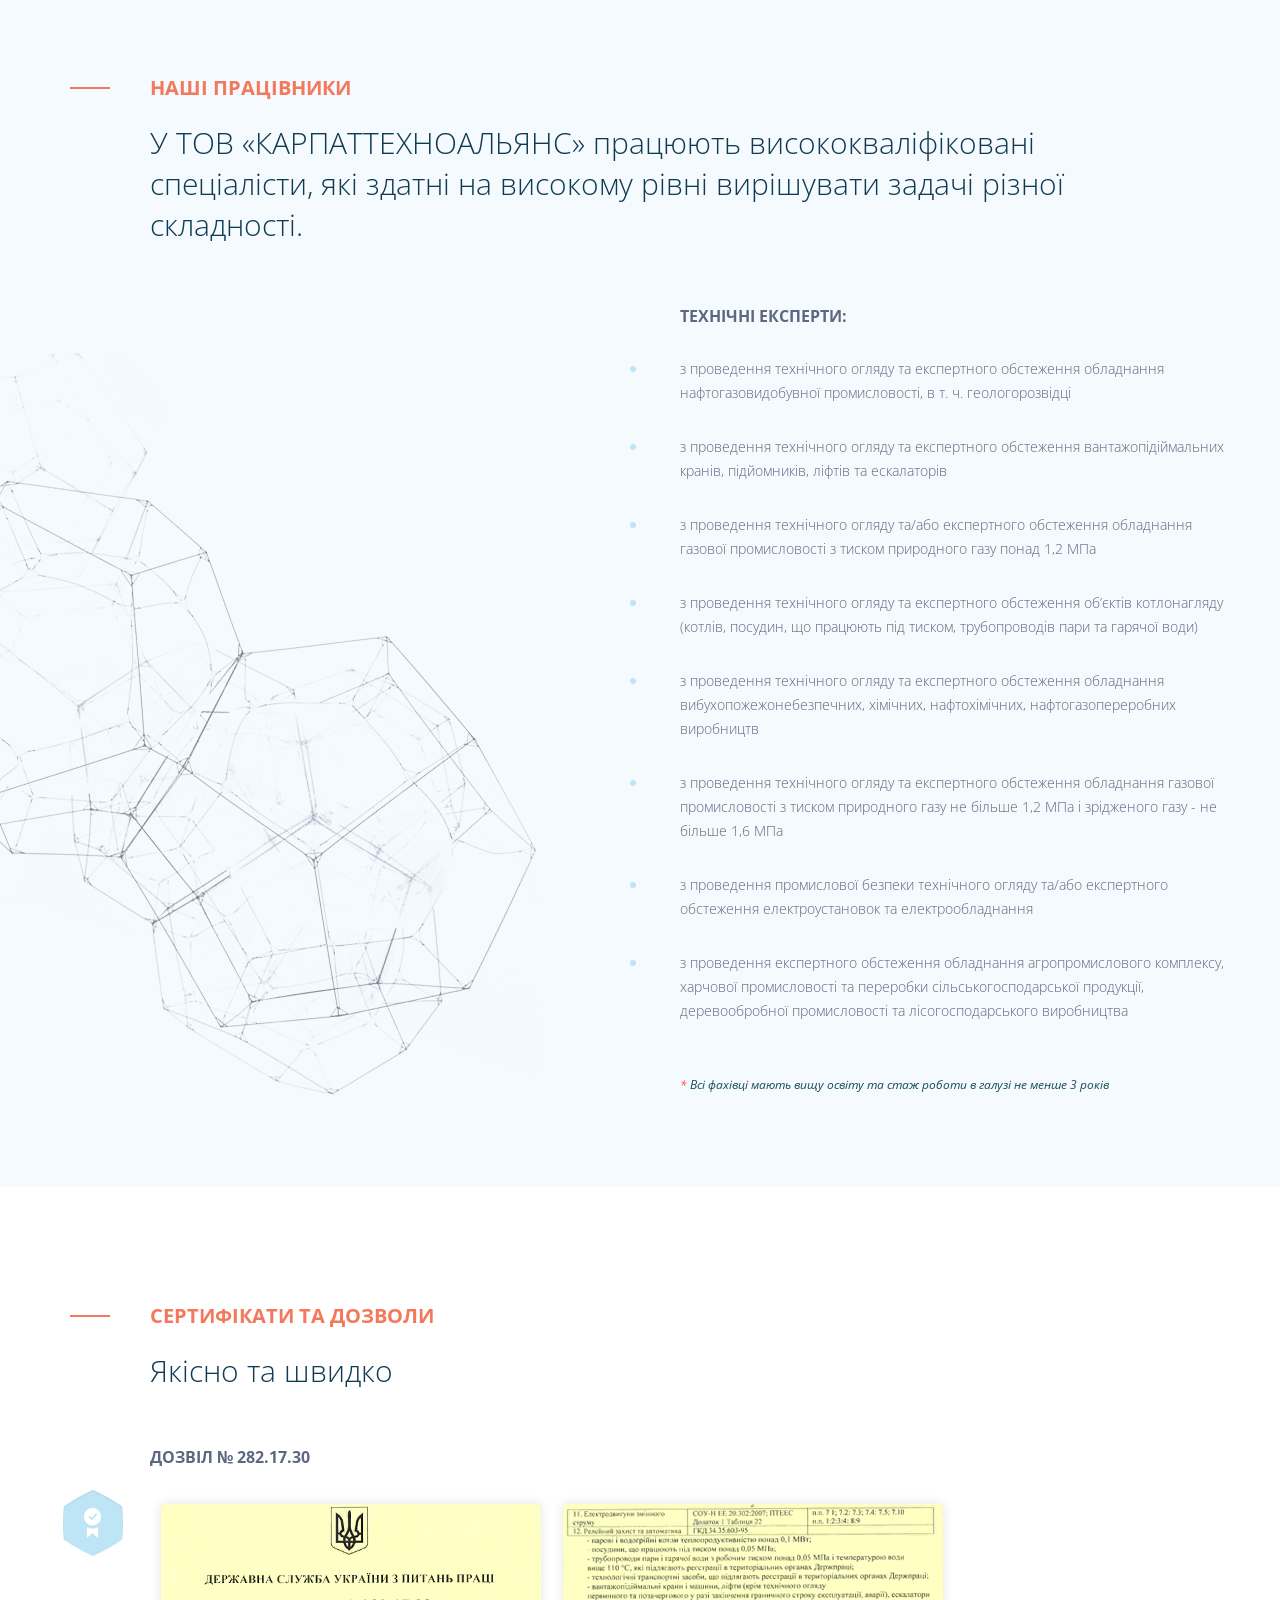
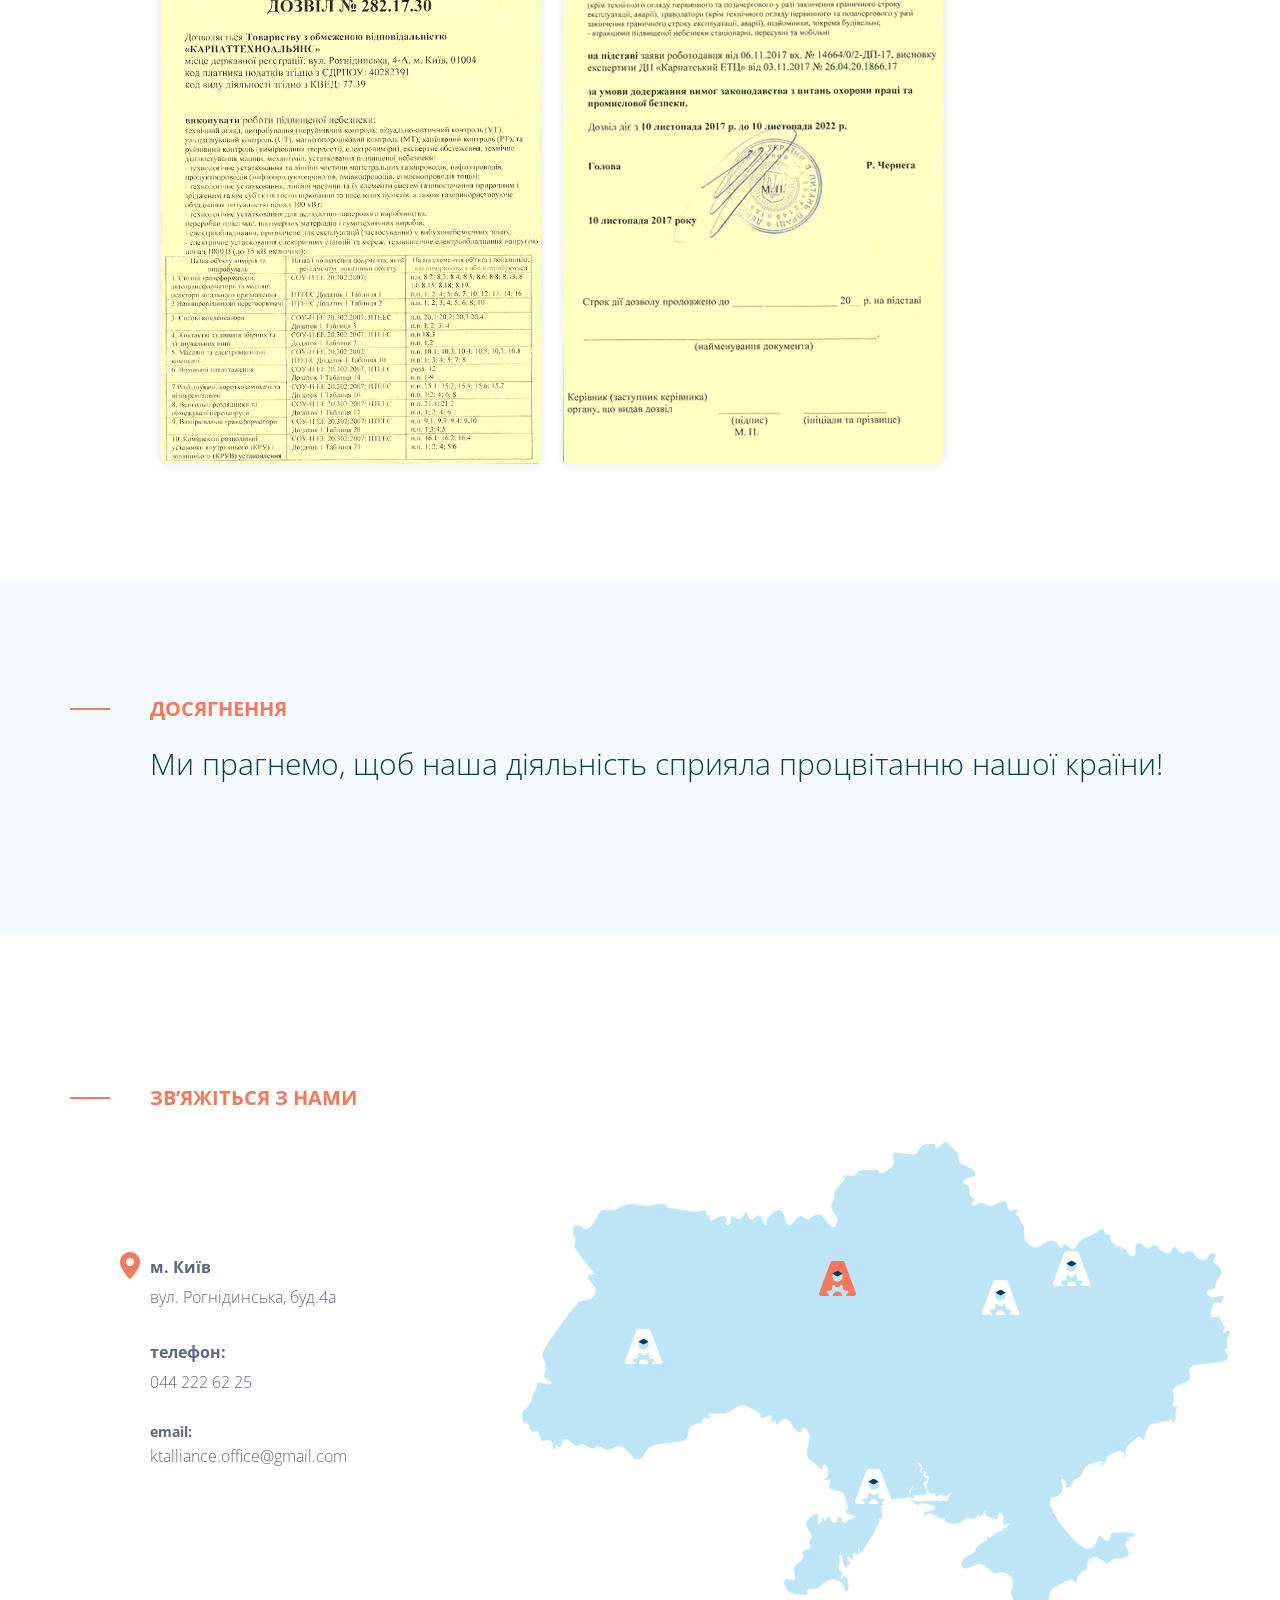
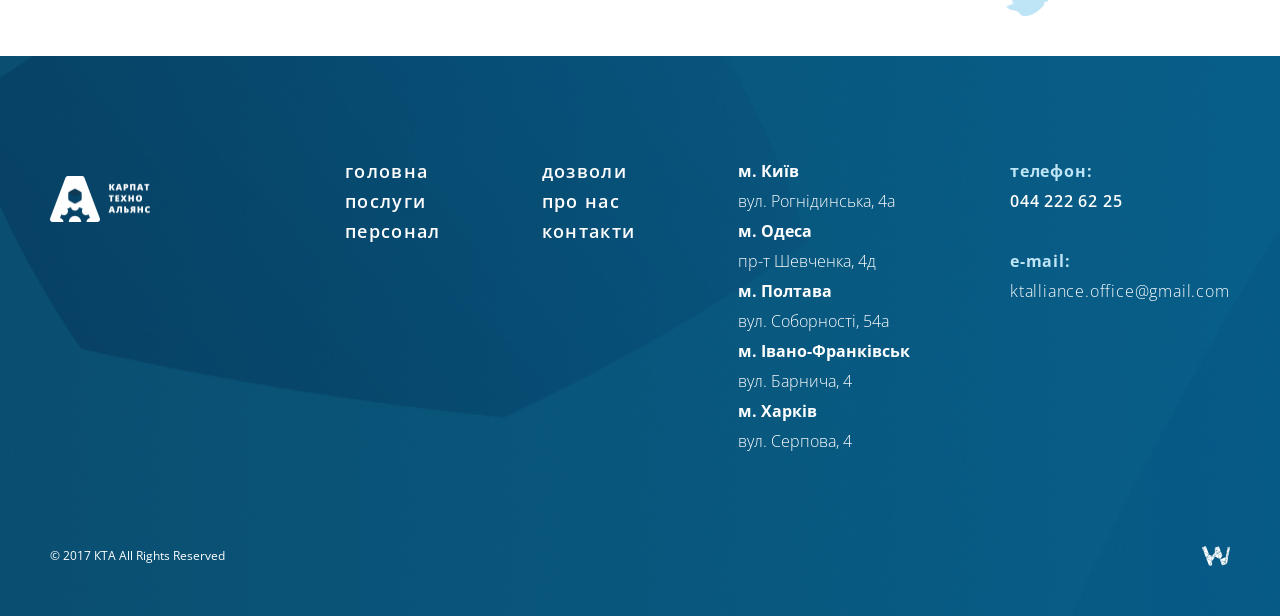
==== commit e678a226: "fixed mistakes in text, added link to enegy audit in its block on home page, added favicon" ====
--- a/index.html
+++ b/index.html
@@ -4,6 +4,7 @@
 <meta charset='utf-8'>
 <meta content='ie=edge' http-equiv='x-ua-compatible'>
 <meta content='width=device-width, initial-scale=1, shrink-to-fit=no' name='viewport'>
+<link href='images/favicon.ico' rel='shortcut icon'>
 <title>Карпат Техно Альянс - Головна</title>
 <link href="https://fonts.googleapis.com/css?family=Open+Sans:300,400,600,700,800&amp;amp;subset=cyrillic-ext" rel="stylesheet" />
 <link href="stylesheets/all.css" rel="stylesheet" />
@@ -58,10 +59,10 @@
 <div class='container'>
 <div class='text-container'>
 <h4>ми надаємо послуги</h4>
-<h3>Комплекс послуг ТОВ «КАРПАТТЕХНОАЛЯНС»:</h3>
+<h3>Комплекс послуг ТОВ «КАРПАТТЕХНОАЛЬЯНС»:</h3>
 <div class='services-list'><div class='services-list__item first'>
 <h6>Технічна діагностика</h6>
-<p>ТОВ «КАРПАТТЕХНОАЛЬЯНС» надає послуги з експертного обстеження (технічного діагностування), технічних оглядів (у тому числі первинного, періодичного (чергового повного та часткового), позачергового), паспортизації машин.</p>
+<p>ТОВ «КАРПАТТЕХНОАЛЬЯНС» надає послуги з експертного обстеження (технічного діагностування), технічних оглядів (у тому числі первинного, періодичного (чергового повного та часткового, позачергового), паспортизації машин.</p>
 </div><div class='services-list__item second'>
 <h6>Експертиза підприємств</h6>
 <p>
@@ -76,6 +77,8 @@
 </div><div class='services-list__item third'>
 <h6>Енергетичний аудит</h6>
 <p>ТОВ «КАРПАТТЕХНОАЛЬЯНС» надає послуги із сертифікації енергетичної ефективності будівель та обстеження інженерних систем для проведення енергетичного обстеження та оформлення енергетичного паспорту будівлі з переліком заходів по енергозбереженню та модернізації будівлі.</p>
+<br>
+<a href="/energy-audit/">дізнатись більше</a>
 </div></div>
 </div>
 </div>
--- a/stylesheets/all.css
+++ b/stylesheets/all.css
@@ -1 +1 @@
-/*! normalize.css v8.0.1 | MIT License | github.com/necolas/normalize.css */html{line-height:1.15;-webkit-text-size-adjust:100%}body{margin:0}main{display:block}h1{font-size:2em;margin:0.67em 0}hr{-webkit-box-sizing:content-box;box-sizing:content-box;height:0;overflow:visible}pre{font-family:monospace, monospace;font-size:1em}a{background-color:transparent}abbr[title]{border-bottom:none;text-decoration:underline;-webkit-text-decoration:underline dotted;text-decoration:underline dotted}b,strong{font-weight:bolder}code,kbd,samp{font-family:monospace, monospace;font-size:1em}small{font-size:80%}sub,sup{font-size:75%;line-height:0;position:relative;vertical-align:baseline}sub{bottom:-0.25em}sup{top:-0.5em}img{border-style:none}button,input,optgroup,select,textarea{font-family:inherit;font-size:100%;line-height:1.15;margin:0}button,input{overflow:visible}button,select{text-transform:none}button,[type="button"],[type="reset"],[type="submit"]{-webkit-appearance:button}button::-moz-focus-inner,[type="button"]::-moz-focus-inner,[type="reset"]::-moz-focus-inner,[type="submit"]::-moz-focus-inner{border-style:none;padding:0}button:-moz-focusring,[type="button"]:-moz-focusring,[type="reset"]:-moz-focusring,[type="submit"]:-moz-focusring{outline:1px dotted ButtonText}fieldset{padding:0.35em 0.75em 0.625em}legend{-webkit-box-sizing:border-box;box-sizing:border-box;color:inherit;display:table;max-width:100%;padding:0;white-space:normal}progress{vertical-align:baseline}textarea{overflow:auto}[type="checkbox"],[type="radio"]{-webkit-box-sizing:border-box;box-sizing:border-box;padding:0}[type="number"]::-webkit-inner-spin-button,[type="number"]::-webkit-outer-spin-button{height:auto}[type="search"]{-webkit-appearance:textfield;outline-offset:-2px}[type="search"]::-webkit-search-decoration{-webkit-appearance:none}::-webkit-file-upload-button{-webkit-appearance:button;font:inherit}details{display:block}summary{display:list-item}template{display:none}[hidden]{display:none}body{margin:0}h1,h2,h3,h4,h5,h6,p{margin:0;font-weight:normal}ul,ol{margin:0;padding:0}ul li,ol li{list-style:none;list-style-type:none}img{vertical-align:top}h1,h2,h3,h4,h5,h6{font-family:"Open Sans", sans-serif}h2{font-size:36px;line-height:48px;color:#0f3a52;font-weight:bold}h3{font-size:30px;font-weight:300;color:#0f3a52}h4{position:relative;padding-left:80px;font-size:20px;line-height:48px;font-weight:700;color:#f4795c;text-transform:uppercase}h4::before{content:'';position:absolute;left:0;top:50%;display:block;width:40px;height:2px;-webkit-transform:translateY(-50%);-ms-transform:translateY(-50%);transform:translateY(-50%);background:#f4795c}h5{font-size:18px;line-height:24px;color:#0f3a52;font-weight:700;text-transform:uppercase}h6{font-size:16px;color:#5d6780;font-weight:700;text-transform:uppercase}a{color:#5d6780;opacity:1;text-decoration:none;-webkit-transition:opacity .3s;-o-transition:opacity .3s;transition:opacity .3s}a:hover{opacity:.8}b,strong{font-weight:700}.pull-right{float:right}.pull-left{float:left}.inline-block{display:inline-block;vertical-align:top}.half-width{width:50%}.container{position:relative;max-width:1200px;padding:0 10px;margin:0 auto;width:100%;z-index:10}.container::after{content:"";display:table;clear:both}.clearfix::after{content:"";display:table;clear:both;*zoom:1}*{-webkit-box-sizing:border-box;box-sizing:border-box}.desktop-view{display:block}.mobile-view{display:none}.dotted-list li{margin-top:30px;position:relative;padding-left:50px;font-weight:300;line-height:24px}.dotted-list li::before{content:'';position:absolute;left:0;top:9px;display:block;width:6px;height:6px;background:#bee5f6;border-radius:100%}@media screen and (max-width: 1199px){.container{max-width:1024px}}@media screen and (max-width: 1024px){.container{max-width:960px}}@media screen and (max-width: 960px){.container{max-width:880px}}@media screen and (max-width: 640px){.desktop-view{display:none}.mobile-view{display:block}h2{font-size:30px;line-height:36px}h3{font-size:24px}h4{font-size:18px;line-height:40px;padding-left:0}h4::before{display:none}}body{position:relative;min-width:320px;width:100%;font-size:14px;line-height:normal;background:#fff;font-family:"Open Sans", sans-serif;color:#5d6780;-webkit-overflow-scrolling:touch}section h4,section h3{margin-left:20px}section h3{margin-top:10px;padding-left:80px}.ico-map-pin{display:block;width:37px;height:35px;background-image:url(../images/ico-map-pin.png);background-repeat:no-repeat;background-size:cover;-webkit-transition:background .3s, opacity .3s;-o-transition:background .3s, opacity .3s;transition:background .3s, opacity .3s}.ico-map-pin.active,.energy-audit-page .ico-map-pin.energy-audit-link{background-position:0 -35px}@media screen and (max-width: 640px){section h3{padding-left:0}}.main-header{position:fixed;top:0;left:0;width:100%;padding:16px 50px;z-index:9999999999;-webkit-transition:background .3s;-o-transition:background .3s;transition:background .3s}.main-header.white,.energy-audit-page .main-header{background:#fff}.main-header.white .main-menu__item.current a,.energy-audit-page .main-header .main-menu__item.current a{color:#0f3a52}.main-header.white .main-menu__item a,.energy-audit-page .main-header .main-menu__item a{color:#479cbf;-webkit-transition:color .3s;-o-transition:color .3s;transition:color .3s}.main-header .lang-switcher{position:absolute;display:block;right:15px;top:50%;-webkit-transform:translateY(-50%);-ms-transform:translateY(-50%);transform:translateY(-50%)}.main-header .lang-switcher a{margin-right:5px;color:#479cbf}.main-header .lang-switcher a.active,.main-header .lang-switcher .energy-audit-page a.energy-audit-link,.energy-audit-page .main-header .lang-switcher a.energy-audit-link{color:#0f3a52}.main-logo a{display:block;width:100px;height:46px;background:url(../images/logo.png) no-repeat;background-size:100% 100%}.main-logo a:hover{opacity:1}.main-menu{padding-right:118px}.main-menu__item{display:inline-block;vertical-align:middle;padding:5px 30px}.main-menu__item a{display:block;font-size:14px;line-height:36px;font-weight:600;text-decoration:none;color:#fff;opacity:1;-webkit-transition:opacity .3s;-o-transition:opacity .3s;transition:opacity .3s}.main-menu__item a:hover{opacity:.8}.main-menu__item a.active,.main-menu__item .energy-audit-page a.energy-audit-link,.energy-audit-page .main-menu__item a.energy-audit-link{color:#0f3a52}.burger-btn{width:30px;height:22px;display:block;position:relative;margin:12px 10px 0 0;z-index:9999;-webkit-transition:all .5s;-o-transition:all .5s;transition:all .5s}.burger-btn span{display:block;position:absolute;height:4px;width:100%;background:#0f3a52;opacity:1;right:0;-webkit-transform:rotate(0deg);-ms-transform:rotate(0deg);transform:rotate(0deg);-webkit-transition:all .25s;-o-transition:all .25s;transition:all .25s}.burger-btn span:first-child{-webkit-transform-origin:left center;-ms-transform-origin:left center;transform-origin:left center}.burger-btn span:nth-child(2){top:9px;-webkit-transform-origin:left center;-ms-transform-origin:left center;transform-origin:left center}.burger-btn span:nth-child(3){top:18px;-webkit-transform-origin:left center;-ms-transform-origin:left center;transform-origin:left center}.burger-btn.opened span:first-child{-webkit-transform:rotate(45deg);-ms-transform:rotate(45deg);transform:rotate(45deg);top:0;left:0}.burger-btn.opened span:nth-child(2){width:0%;opacity:0}.burger-btn.opened span:nth-child(3){-webkit-transform:rotate(-45deg);-ms-transform:rotate(-45deg);transform:rotate(-45deg);top:21px;left:0}@media (max-width: 1280px){.main-menu{padding-right:30px}}@media (max-width: 1200px){.main-menu__item{padding:5px 20px}.main-header{padding:16px 60px 16px 40px}}@media screen and (max-width: 1024px){.main-menu__item a{font-size:12px}}@media (max-width: 960px){.main-header{padding:10px 0 10px 10px}.main-header .mobile-view{display:block}.main-header .lang-switcher{bottom:20px;top:auto;right:auto;left:50%;-webkit-transform:translate(-50%, 0);-ms-transform:translate(-50%, 0);transform:translate(-50%, 0)}.main-menu__item{padding:5px 10px}.main-menu{position:fixed;position:fixed;padding:59px 0 60px 0;width:100%;background:#fff;display:block;left:0;top:-300%;-webkit-transition:top .5s;-o-transition:top .5s;transition:top .5s;-webkit-box-shadow:0px 1px 6px 0px rgba(190,229,246,0.4);box-shadow:0px 1px 6px 0px rgba(190,229,246,0.4)}.main-menu.opened{top:0}.main-menu__item{display:block;text-align:center}.main-menu__item a{color:#479cbf}.main-logo a{position:relative;z-index:9999}}.main-footer{background:url(../images/footer-bg.png) no-repeat;background-size:cover;color:#fff}.main-footer a{color:#fff}.footer-top{padding-top:100px}.footer-logo,.footer-contacts{width:25%}.footer-logo .main-logo{margin-top:20px}.footer-logo .main-logo a{background:url(../images/logo-white.png) no-repeat;background-size:100% 100%}.footer-menu{width:50%}.footer-menu .column{display:inline-block;vertical-align:top;width:33.33333%}.footer-menu a{font-size:18px;line-height:30px;letter-spacing:0.075em;font-weight:600}.footer-menu p{font-size:16px;line-height:30px;font-weight:300}.footer-menu p b{font-weight:700}.footer-contacts{padding-left:75px}.footer-contacts p{font-size:16px;line-height:30px;font-weight:300;letter-spacing:0.05em}.footer-contacts p b{font-weight:700;color:#bee5f6}.footer-contacts p .phone{font-weight:600}.footer-contacts .row:last-child{margin-top:30px}.footer-bottom{padding:90px 0 50px 0}.footer-bottom .copyright{font-size:12px;line-height:20px}.webmil-logo{width:28px;height:20px;display:block;background:url(../images/webmil-logo.png) no-repeat}@media (max-width: 1200px){.footer-contacts{padding-left:40px}}@media (max-width: 1024px){.footer-menu .column{width:50%}.footer-menu .column:last-child{display:none}.footer-contacts{padding-left:0}}@media (max-width: 960px){.footer-logo{width:20%}.footer-menu{width:45%}.footer-contacts{width:35%}}@media (max-width: 640px){.footer-logo{display:none}.footer-menu{display:block;width:100%}.footer-menu .column{width:100%}.footer-menu .column:first-child{display:none}.footer-menu .column:nth-child(2){display:none}.footer-menu .column:last-child{display:block}.footer-contacts{margin-top:30px;width:100%}.footer-top{padding-top:50px}.footer-bottom{padding:50px 0 20px 0}}.main-page{background:url(../images/main-bg.png) right top no-repeat}.main-page .wrapper{padding-top:78px}.top-section .text-container{padding:235px 0;max-width:450px;padding-right:45px}.top-section .text-container p{margin-top:25px;line-height:24px;letter-spacing:0.0025em}.services-section{padding:75px 0 115px 0}.services-section h3{max-width:960px}.services-list{margin-top:50px}.services-list__item{position:relative;display:inline-block;vertical-align:top;width:50%;padding-left:100px;margin-bottom:60px}.services-list__item::before{content:'';display:block;width:62px;height:68px;position:absolute;top:44px;left:11px;background-size:100% 100%;background-repeat:no-repeat}.services-list__item.first::before{background-image:url(../images/icon-services-1.png)}.services-list__item.second::before{background-image:url(../images/icon-services-2.png)}.services-list__item.third::before{width:68px;background-image:url(../images/icon-services-3.png)}.services-list__item p{margin-top:20px}.services-list__item h6{line-height:24px}.workers-section{padding:105px 0 90px 0;background:#f4fafd}.workers-section h3{max-width:1080px}.workers-section .pull-right{margin-top:60px;max-width:600px}.workers-section .pull-right p{margin-top:50px;padding-left:50px;font-size:12px;line-height:24px;color:#154b5c}.workers-section .pull-right p span{color:#fe4848}.workers-section h6{padding-left:50px}.workers-section .text-container{position:relative}.workers-section .text-container::before{content:'';display:block;width:668px;height:747px;position:absolute;bottom:0;left:-180px;background:url(../images/workers-section-bg.png) no-repeat;background-size:100% 100%}.certificates-section{padding:105px 0}.certificates-section .certificate-img{display:block;width:291px;height:647px;position:absolute;top:-30px;left:66.6667%;background:url(../images/certificates-section-bg.png) no-repeat;background-size:100% 100%}.certificates-section .text-container{width:100%}.certificates-section .images-section{margin-top:25px;width:100%;max-width:804px}.certificates-section .images-section img{width:50%;height:auto}.certificates-section .item{position:relative;margin-top:55px;padding-left:100px}.certificates-section .item::before{content:'';display:block;width:62px;height:68px;position:absolute;top:44px;left:11px;background-image:url(../images/icon-certificates-section.png);background-size:100% 100%;background-repeat:no-repeat}.certificates-section .item p{margin-top:20px;line-height:24px}.achievements-section{padding:105px 0 150px 0;background:#f4fafd}.achievements-list__item{margin-top:80px}.achievements-list__item img{margin-top:40px;width:100%;height:auto}.achievements-list__item .description{position:relative;padding-left:100px}.achievements-list__item .description span.ico{display:block;width:62px;height:68px;position:absolute;top:38px;left:11px;background-image:url(../images/ico-number.png);background-size:100% 100%;background-repeat:no-repeat;text-align:center;font-size:26px;color:#fff;line-height:64px;text-shadow:-1px 1px 0px rgba(0,0,0,0.1);font-weight:800}.achievements-list__item .description h6{letter-spacing:0.1em;margin-bottom:20px}.achievements-list__item .description p{margin-bottom:30px;font-size:14px;line-height:24px;color:#5d6780}.achievements-list__item .dotted-list{margin-left:-50px}.achievements-list__item .photo-desciption{margin-top:15px;padding-left:15px}.achievements-list__item .photo-desciption p{font-size:12px;line-height:18px;color:#0f3a52}.achievements-list__item .photo-desciption p i{color:#5d6780}.contacts-section{padding:140px 0 40px 0}.contacts-section .text-container{max-width:980px}.contacts-map__container{margin-top:20px}.contacts-map__container .pull-left{width:40%}.contacts-map__container .pull-right{width:60%}.contacts-fields{margin-left:20px;padding-left:80px}.contacts-fields p{margin-top:40px}.contacts-fields .address-city{margin-top:110px}.map-container{position:relative}.map-container img{width:100%;height:auto}.map-container .ico-map-pin{position:absolute}.map-container .ico-map-pin.kyiv{top:25%;left:42%}.map-container .ico-map-pin.odesa{top:69%;left:47%}.map-container .ico-map-pin.poltava{top:29%;left:65%}.map-container .ico-map-pin.if{top:39.5%;left:14.5%}.map-container .ico-map-pin.kharkiv{top:23%;left:75%}.address-city{position:relative;font-size:16px;font-weight:700;line-height:30px}.address-city::before{content:'';display:block;position:absolute;top:0;left:-30px;width:20px;height:27px;background:url(../images/ico-contacts-pin.png) no-repeat;background-size:100% 100%}.email-field__container{margin-top:25px}.email-field__container a{font-size:16px;line-height:30px;font-weight:300}.phone-field__container{margin-top:25px}.phone-field__container b{font-size:16px;font-weight:700;line-height:30px}.address-street,.phone-field{font-size:16px;font-weight:300;line-height:30px}@media screen and (max-width: 960px){.main-page{background-size:1024px auto}section h4,section h3{margin-left:0}.top-section .text-container{padding:170px 45px 70px 0;max-width:360px}.services-section{padding-bottom:120px}.services-list__item{padding-left:80px}.services-list__item::before{left:5px}.workers-section .text-container::before{display:none}.workers-section .pull-right{max-width:none;float:none;padding-left:30px}.certificates-section{padding-bottom:195px}.certificates-section .text-container{width:52%}.certificates-section .item{padding-left:80px}.certificates-section .item::before{left:5px}.certificates-section .certificate-img{left:auto;right:0}.achievements-section{padding-bottom:110px}.achievements-list__item .description{padding-left:80px}.achievements-list__item .description span.ico{left:5px}.contacts-fields{margin-left:0}}@media (max-width: 768px){.main-page{background-size:830px auto}}@media (max-width: 640px){.main-page{background-size:700px auto;background-position:right -50px top -50px}.top-section .text-container{padding:230px 0 10px 0;max-width:none}.services-section{padding:50px 0 70px 0}.services-list{margin-top:0}.services-list__item{margin-top:50px;width:100%;padding-left:0;padding-top:100px}.services-list__item::before{left:50%;top:0;-webkit-transform:translateX(-50%);-ms-transform:translateX(-50%);transform:translateX(-50%)}.workers-section{padding-top:70px}.workers-section .pull-right{padding-left:0}.workers-section .pull-right p{margin-top:35px;padding-left:24px}.workers-section h6{padding-left:0}.dotted-list li{padding-left:24px}.certificates-section{padding:70px 0}.certificates-section .container{padding-bottom:0px}.certificates-section .text-container{width:100%}.certificates-section .images-section img{width:100%}.certificates-section .certificate-img{width:196px;height:435px;left:50%;top:auto;right:auto;bottom:0;-webkit-transform:translateX(-50%);-ms-transform:translateX(-50%);transform:translateX(-50%)}.certificates-section .item{margin-top:50px;padding-left:0;padding-top:100px}.certificates-section .item::before{top:0;left:50%;-webkit-transform:translateX(-50%);-ms-transform:translateX(-50%);transform:translateX(-50%)}.achievements-section{padding:70px 0}.achievements-list__item{margin-top:50px}.achievements-list__item .dotted-list{margin-left:0}.achievements-list__item .description{padding-left:0;padding-top:100px}.achievements-list__item .description span.ico{top:0;left:50%;-webkit-transform:translateX(-50%);-ms-transform:translateX(-50%);transform:translateX(-50%)}.contacts-section{padding:70px 0}.contacts-fields{padding-left:50px}.contacts-fields p{margin-left:-50px}.contacts-map__container .pull-left{float:none;width:100%}.contacts-map__container .pull-right{float:none;width:100%}.contacts-fields .address-city{margin-top:60px}}@media (max-width: 360px){.main-page{background-position:right -100px top -50px}}.energy-audit-page .wrap{padding:192px 0 100px 0}.energy-audit-page .wrap p,.energy-audit-page .wrap li{font-size:18px;color:#5D6780}.energy-audit-page .wrap h2{text-transform:uppercase;margin-bottom:50px}.energy-audit-page .wrap p{font-size:18px;line-height:140%}.energy-audit-page .wrap h4{padding-left:0;margin-left:0;margin-bottom:40px}.energy-audit-page .wrap h4::before{display:none}.energy-audit-page .wrap h5{color:#5D6780;margin-bottom:30px}.energy-audit-page .wrap ul li{padding-left:35px;position:relative;margin-bottom:30px}.energy-audit-page .wrap ul li::before{content:"";position:absolute;left:0;top:50%;-webkit-transform:translateY(-50%);-ms-transform:translateY(-50%);transform:translateY(-50%);width:6px;height:6px;background:#BEE5F6;border-radius:50%}.energy-audit-page .wrap section.top{margin-bottom:70px}.energy-audit-page .wrap section.experience{margin-top:70px}.energy-audit-page .wrap section.experience h5:not(:first-of-type){padding-top:20px}.energy-audit-page .wrap section.bottom{padding-top:40px}+/*! normalize.css v8.0.1 | MIT License | github.com/necolas/normalize.css */html{line-height:1.15;-webkit-text-size-adjust:100%}body{margin:0}main{display:block}h1{font-size:2em;margin:0.67em 0}hr{-webkit-box-sizing:content-box;box-sizing:content-box;height:0;overflow:visible}pre{font-family:monospace, monospace;font-size:1em}a{background-color:transparent}abbr[title]{border-bottom:none;text-decoration:underline;-webkit-text-decoration:underline dotted;text-decoration:underline dotted}b,strong{font-weight:bolder}code,kbd,samp{font-family:monospace, monospace;font-size:1em}small{font-size:80%}sub,sup{font-size:75%;line-height:0;position:relative;vertical-align:baseline}sub{bottom:-0.25em}sup{top:-0.5em}img{border-style:none}button,input,optgroup,select,textarea{font-family:inherit;font-size:100%;line-height:1.15;margin:0}button,input{overflow:visible}button,select{text-transform:none}button,[type="button"],[type="reset"],[type="submit"]{-webkit-appearance:button}button::-moz-focus-inner,[type="button"]::-moz-focus-inner,[type="reset"]::-moz-focus-inner,[type="submit"]::-moz-focus-inner{border-style:none;padding:0}button:-moz-focusring,[type="button"]:-moz-focusring,[type="reset"]:-moz-focusring,[type="submit"]:-moz-focusring{outline:1px dotted ButtonText}fieldset{padding:0.35em 0.75em 0.625em}legend{-webkit-box-sizing:border-box;box-sizing:border-box;color:inherit;display:table;max-width:100%;padding:0;white-space:normal}progress{vertical-align:baseline}textarea{overflow:auto}[type="checkbox"],[type="radio"]{-webkit-box-sizing:border-box;box-sizing:border-box;padding:0}[type="number"]::-webkit-inner-spin-button,[type="number"]::-webkit-outer-spin-button{height:auto}[type="search"]{-webkit-appearance:textfield;outline-offset:-2px}[type="search"]::-webkit-search-decoration{-webkit-appearance:none}::-webkit-file-upload-button{-webkit-appearance:button;font:inherit}details{display:block}summary{display:list-item}template{display:none}[hidden]{display:none}body{margin:0}h1,h2,h3,h4,h5,h6,p{margin:0;font-weight:normal}ul,ol{margin:0;padding:0}ul li,ol li{list-style:none;list-style-type:none}img{vertical-align:top}h1,h2,h3,h4,h5,h6{font-family:"Open Sans", sans-serif}h2{font-size:36px;line-height:48px;color:#0f3a52;font-weight:bold}h3{font-size:30px;font-weight:300;color:#0f3a52}h4{position:relative;padding-left:80px;font-size:20px;line-height:48px;font-weight:700;color:#f4795c;text-transform:uppercase}h4::before{content:'';position:absolute;left:0;top:50%;display:block;width:40px;height:2px;-webkit-transform:translateY(-50%);-ms-transform:translateY(-50%);transform:translateY(-50%);background:#f4795c}h5{font-size:18px;line-height:24px;color:#0f3a52;font-weight:700;text-transform:uppercase}h6{font-size:16px;color:#5d6780;font-weight:700;text-transform:uppercase}a{color:#5d6780;opacity:1;text-decoration:none;-webkit-transition:opacity .3s;-o-transition:opacity .3s;transition:opacity .3s}a:hover{opacity:.8}b,strong{font-weight:700}.pull-right{float:right}.pull-left{float:left}.inline-block{display:inline-block;vertical-align:top}.half-width{width:50%}.container{position:relative;max-width:1200px;padding:0 10px;margin:0 auto;width:100%;z-index:10}.container::after{content:"";display:table;clear:both}.clearfix::after{content:"";display:table;clear:both;*zoom:1}*{-webkit-box-sizing:border-box;box-sizing:border-box}.desktop-view{display:block}.mobile-view{display:none}.dotted-list li{margin-top:30px;position:relative;padding-left:50px;font-weight:300;line-height:24px}.dotted-list li::before{content:'';position:absolute;left:0;top:9px;display:block;width:6px;height:6px;background:#bee5f6;border-radius:100%}@media screen and (max-width: 1199px){.container{max-width:1024px}}@media screen and (max-width: 1024px){.container{max-width:960px}}@media screen and (max-width: 960px){.container{max-width:880px}}@media screen and (max-width: 640px){.desktop-view{display:none}.mobile-view{display:block}h2{font-size:30px;line-height:36px}h3{font-size:24px}h4{font-size:18px;line-height:40px;padding-left:0}h4::before{display:none}}body{position:relative;min-width:320px;width:100%;font-size:14px;line-height:normal;background:#fff;font-family:"Open Sans", sans-serif;color:#5d6780;-webkit-overflow-scrolling:touch}section h4,section h3{margin-left:20px}section h3{margin-top:10px;padding-left:80px}.ico-map-pin{display:block;width:37px;height:35px;background-image:url(../images/ico-map-pin.png);background-repeat:no-repeat;background-size:cover;-webkit-transition:background .3s, opacity .3s;-o-transition:background .3s, opacity .3s;transition:background .3s, opacity .3s}.ico-map-pin.active,.energy-audit-page .ico-map-pin.energy-audit-link{background-position:0 -35px}@media screen and (max-width: 640px){section h3{padding-left:0}}.main-header{position:fixed;top:0;left:0;width:100%;padding:16px 50px;z-index:9999999999;-webkit-transition:background .3s;-o-transition:background .3s;transition:background .3s}.main-header.white,.energy-audit-page .main-header{background:#fff}.main-header.white .main-menu__item.current a,.energy-audit-page .main-header .main-menu__item.current a{color:#0f3a52}.main-header.white .main-menu__item a,.energy-audit-page .main-header .main-menu__item a{color:#479cbf;-webkit-transition:color .3s;-o-transition:color .3s;transition:color .3s}.main-header .lang-switcher{position:absolute;display:block;right:15px;top:50%;-webkit-transform:translateY(-50%);-ms-transform:translateY(-50%);transform:translateY(-50%)}.main-header .lang-switcher a{margin-right:5px;color:#479cbf}.main-header .lang-switcher a.active,.main-header .lang-switcher .energy-audit-page a.energy-audit-link,.energy-audit-page .main-header .lang-switcher a.energy-audit-link{color:#0f3a52}.main-logo a{display:block;width:100px;height:46px;background:url(../images/logo.png) no-repeat;background-size:100% 100%}.main-logo a:hover{opacity:1}.main-menu{padding-right:118px}.main-menu__item{display:inline-block;vertical-align:middle;padding:5px 30px}.main-menu__item a{display:block;font-size:14px;line-height:36px;font-weight:600;text-decoration:none;color:#fff;opacity:1;-webkit-transition:opacity .3s;-o-transition:opacity .3s;transition:opacity .3s}.main-menu__item a:hover{opacity:.8}.main-menu__item a.active,.main-menu__item .energy-audit-page a.energy-audit-link,.energy-audit-page .main-menu__item a.energy-audit-link{color:#0f3a52}.burger-btn{width:30px;height:22px;display:block;position:relative;margin:12px 10px 0 0;z-index:9999;-webkit-transition:all .5s;-o-transition:all .5s;transition:all .5s}.burger-btn span{display:block;position:absolute;height:4px;width:100%;background:#0f3a52;opacity:1;right:0;-webkit-transform:rotate(0deg);-ms-transform:rotate(0deg);transform:rotate(0deg);-webkit-transition:all .25s;-o-transition:all .25s;transition:all .25s}.burger-btn span:first-child{-webkit-transform-origin:left center;-ms-transform-origin:left center;transform-origin:left center}.burger-btn span:nth-child(2){top:9px;-webkit-transform-origin:left center;-ms-transform-origin:left center;transform-origin:left center}.burger-btn span:nth-child(3){top:18px;-webkit-transform-origin:left center;-ms-transform-origin:left center;transform-origin:left center}.burger-btn.opened span:first-child{-webkit-transform:rotate(45deg);-ms-transform:rotate(45deg);transform:rotate(45deg);top:0;left:0}.burger-btn.opened span:nth-child(2){width:0%;opacity:0}.burger-btn.opened span:nth-child(3){-webkit-transform:rotate(-45deg);-ms-transform:rotate(-45deg);transform:rotate(-45deg);top:21px;left:0}@media (max-width: 1280px){.main-menu{padding-right:30px}}@media (max-width: 1200px){.main-menu__item{padding:5px 20px}.main-header{padding:16px 60px 16px 40px}}@media screen and (max-width: 1024px){.main-menu__item a{font-size:12px}}@media (max-width: 960px){.main-header{padding:10px 0 10px 10px}.main-header .mobile-view{display:block}.main-header .lang-switcher{bottom:20px;top:auto;right:auto;left:50%;-webkit-transform:translate(-50%, 0);-ms-transform:translate(-50%, 0);transform:translate(-50%, 0)}.main-menu__item{padding:5px 10px}.main-menu{position:fixed;position:fixed;padding:59px 0 60px 0;width:100%;background:#fff;display:block;left:0;top:-300%;-webkit-transition:top .5s;-o-transition:top .5s;transition:top .5s;-webkit-box-shadow:0px 1px 6px 0px rgba(190,229,246,0.4);box-shadow:0px 1px 6px 0px rgba(190,229,246,0.4)}.main-menu.opened{top:0}.main-menu__item{display:block;text-align:center}.main-menu__item a{color:#479cbf}.main-logo a{position:relative;z-index:9999}}.main-footer{background:url(../images/footer-bg.png) no-repeat;background-size:cover;color:#fff}.main-footer a{color:#fff}.footer-top{padding-top:100px}.footer-logo,.footer-contacts{width:25%}.footer-logo .main-logo{margin-top:20px}.footer-logo .main-logo a{background:url(../images/logo-white.png) no-repeat;background-size:100% 100%}.footer-menu{width:50%}.footer-menu .column{display:inline-block;vertical-align:top;width:33.33333%}.footer-menu a{font-size:18px;line-height:30px;letter-spacing:0.075em;font-weight:600}.footer-menu p{font-size:16px;line-height:30px;font-weight:300}.footer-menu p b{font-weight:700}.footer-contacts{padding-left:75px}.footer-contacts p{font-size:16px;line-height:30px;font-weight:300;letter-spacing:0.05em}.footer-contacts p b{font-weight:700;color:#bee5f6}.footer-contacts p .phone{font-weight:600}.footer-contacts .row:last-child{margin-top:30px}.footer-bottom{padding:90px 0 50px 0}.footer-bottom .copyright{font-size:12px;line-height:20px}.webmil-logo{width:28px;height:20px;display:block;background:url(../images/webmil-logo.png) no-repeat}@media (max-width: 1200px){.footer-contacts{padding-left:40px}}@media (max-width: 1024px){.footer-menu .column{width:50%}.footer-menu .column:last-child{display:none}.footer-contacts{padding-left:0}}@media (max-width: 960px){.footer-logo{width:20%}.footer-menu{width:45%}.footer-contacts{width:35%}}@media (max-width: 640px){.footer-logo{display:none}.footer-menu{display:block;width:100%}.footer-menu .column{width:100%}.footer-menu .column:first-child{display:none}.footer-menu .column:nth-child(2){display:none}.footer-menu .column:last-child{display:block}.footer-contacts{margin-top:30px;width:100%}.footer-top{padding-top:50px}.footer-bottom{padding:50px 0 20px 0}}.main-page{background:url(../images/main-bg.png) right top no-repeat}.main-page .wrapper{padding-top:78px}.top-section .text-container{padding:235px 0;max-width:450px;padding-right:45px}.top-section .text-container p{margin-top:25px;line-height:24px;letter-spacing:0.0025em}.services-section{padding:75px 0 115px 0}.services-section h3{max-width:960px}.services-list{margin-top:50px}.services-list__item{position:relative;display:inline-block;vertical-align:top;width:50%;padding-left:100px;margin-bottom:60px}.services-list__item::before{content:'';display:block;width:62px;height:68px;position:absolute;top:44px;left:11px;background-size:100% 100%;background-repeat:no-repeat}.services-list__item.first::before{background-image:url(../images/icon-services-1.png)}.services-list__item.second::before{background-image:url(../images/icon-services-2.png)}.services-list__item.third::before{width:68px;background-image:url(../images/icon-services-3.png)}.services-list__item p{margin-top:20px}.services-list__item h6{line-height:24px}.services-list__item a{text-decoration:underline}.workers-section{padding:105px 0 90px 0;background:#f4fafd}.workers-section h3{max-width:1080px}.workers-section .pull-right{margin-top:60px;max-width:600px}.workers-section .pull-right p{margin-top:50px;padding-left:50px;font-size:12px;line-height:24px;color:#154b5c}.workers-section .pull-right p span{color:#fe4848}.workers-section h6{padding-left:50px}.workers-section .text-container{position:relative}.workers-section .text-container::before{content:'';display:block;width:668px;height:747px;position:absolute;bottom:0;left:-180px;background:url(../images/workers-section-bg.png) no-repeat;background-size:100% 100%}.certificates-section{padding:105px 0}.certificates-section .certificate-img{display:block;width:291px;height:647px;position:absolute;top:-30px;left:66.6667%;background:url(../images/certificates-section-bg.png) no-repeat;background-size:100% 100%}.certificates-section .text-container{width:100%}.certificates-section .images-section{margin-top:25px;width:100%;max-width:804px}.certificates-section .images-section img{width:50%;height:auto}.certificates-section .item{position:relative;margin-top:55px;padding-left:100px}.certificates-section .item::before{content:'';display:block;width:62px;height:68px;position:absolute;top:44px;left:11px;background-image:url(../images/icon-certificates-section.png);background-size:100% 100%;background-repeat:no-repeat}.certificates-section .item p{margin-top:20px;line-height:24px}.achievements-section{padding:105px 0 150px 0;background:#f4fafd}.achievements-list__item{margin-top:80px}.achievements-list__item img{margin-top:40px;width:100%;height:auto}.achievements-list__item .description{position:relative;padding-left:100px}.achievements-list__item .description span.ico{display:block;width:62px;height:68px;position:absolute;top:38px;left:11px;background-image:url(../images/ico-number.png);background-size:100% 100%;background-repeat:no-repeat;text-align:center;font-size:26px;color:#fff;line-height:64px;text-shadow:-1px 1px 0px rgba(0,0,0,0.1);font-weight:800}.achievements-list__item .description h6{letter-spacing:0.1em;margin-bottom:20px}.achievements-list__item .description p{margin-bottom:30px;font-size:14px;line-height:24px;color:#5d6780}.achievements-list__item .dotted-list{margin-left:-50px}.achievements-list__item .photo-desciption{margin-top:15px;padding-left:15px}.achievements-list__item .photo-desciption p{font-size:12px;line-height:18px;color:#0f3a52}.achievements-list__item .photo-desciption p i{color:#5d6780}.contacts-section{padding:140px 0 40px 0}.contacts-section .text-container{max-width:980px}.contacts-map__container{margin-top:20px}.contacts-map__container .pull-left{width:40%}.contacts-map__container .pull-right{width:60%}.contacts-fields{margin-left:20px;padding-left:80px}.contacts-fields p{margin-top:40px}.contacts-fields .address-city{margin-top:110px}.map-container{position:relative}.map-container img{width:100%;height:auto}.map-container .ico-map-pin{position:absolute}.map-container .ico-map-pin.kyiv{top:25%;left:42%}.map-container .ico-map-pin.odesa{top:69%;left:47%}.map-container .ico-map-pin.poltava{top:29%;left:65%}.map-container .ico-map-pin.if{top:39.5%;left:14.5%}.map-container .ico-map-pin.kharkiv{top:23%;left:75%}.address-city{position:relative;font-size:16px;font-weight:700;line-height:30px}.address-city::before{content:'';display:block;position:absolute;top:0;left:-30px;width:20px;height:27px;background:url(../images/ico-contacts-pin.png) no-repeat;background-size:100% 100%}.email-field__container{margin-top:25px}.email-field__container a{font-size:16px;line-height:30px;font-weight:300}.phone-field__container{margin-top:25px}.phone-field__container b{font-size:16px;font-weight:700;line-height:30px}.address-street,.phone-field{font-size:16px;font-weight:300;line-height:30px}@media screen and (max-width: 960px){.main-page{background-size:1024px auto}section h4,section h3{margin-left:0}.top-section .text-container{padding:170px 45px 70px 0;max-width:360px}.services-section{padding-bottom:120px}.services-list__item{padding-left:80px}.services-list__item::before{left:5px}.workers-section .text-container::before{display:none}.workers-section .pull-right{max-width:none;float:none;padding-left:30px}.certificates-section{padding-bottom:195px}.certificates-section .text-container{width:52%}.certificates-section .item{padding-left:80px}.certificates-section .item::before{left:5px}.certificates-section .certificate-img{left:auto;right:0}.achievements-section{padding-bottom:110px}.achievements-list__item .description{padding-left:80px}.achievements-list__item .description span.ico{left:5px}.contacts-fields{margin-left:0}}@media (max-width: 768px){.main-page{background-size:830px auto}}@media (max-width: 640px){.main-page{background-size:700px auto;background-position:right -50px top -50px}.top-section .text-container{padding:230px 0 10px 0;max-width:none}.services-section{padding:50px 0 70px 0}.services-list{margin-top:0}.services-list__item{margin-top:50px;width:100%;padding-left:0;padding-top:100px}.services-list__item::before{left:50%;top:0;-webkit-transform:translateX(-50%);-ms-transform:translateX(-50%);transform:translateX(-50%)}.workers-section{padding-top:70px}.workers-section .pull-right{padding-left:0}.workers-section .pull-right p{margin-top:35px;padding-left:24px}.workers-section h6{padding-left:0}.dotted-list li{padding-left:24px}.certificates-section{padding:70px 0}.certificates-section .container{padding-bottom:0px}.certificates-section .text-container{width:100%}.certificates-section .images-section img{width:100%}.certificates-section .certificate-img{width:196px;height:435px;left:50%;top:auto;right:auto;bottom:0;-webkit-transform:translateX(-50%);-ms-transform:translateX(-50%);transform:translateX(-50%)}.certificates-section .item{margin-top:50px;padding-left:0;padding-top:100px}.certificates-section .item::before{top:0;left:50%;-webkit-transform:translateX(-50%);-ms-transform:translateX(-50%);transform:translateX(-50%)}.achievements-section{padding:70px 0}.achievements-list__item{margin-top:50px}.achievements-list__item .dotted-list{margin-left:0}.achievements-list__item .description{padding-left:0;padding-top:100px}.achievements-list__item .description span.ico{top:0;left:50%;-webkit-transform:translateX(-50%);-ms-transform:translateX(-50%);transform:translateX(-50%)}.contacts-section{padding:70px 0}.contacts-fields{padding-left:50px}.contacts-fields p{margin-left:-50px}.contacts-map__container .pull-left{float:none;width:100%}.contacts-map__container .pull-right{float:none;width:100%}.contacts-fields .address-city{margin-top:60px}}@media (max-width: 360px){.main-page{background-position:right -100px top -50px}}.energy-audit-page .wrap{padding:192px 0 100px 0}.energy-audit-page .wrap p,.energy-audit-page .wrap li{font-size:18px;color:#5D6780}.energy-audit-page .wrap h2{text-transform:uppercase;margin-bottom:50px}.energy-audit-page .wrap p{font-size:18px;line-height:140%}.energy-audit-page .wrap h4{padding-left:0;margin-left:0;margin-bottom:40px}.energy-audit-page .wrap h4::before{display:none}.energy-audit-page .wrap h5{color:#5D6780;margin-bottom:30px}.energy-audit-page .wrap ul li{padding-left:35px;position:relative;margin-bottom:30px}.energy-audit-page .wrap ul li::before{content:"";position:absolute;left:0;top:50%;-webkit-transform:translateY(-50%);-ms-transform:translateY(-50%);transform:translateY(-50%);width:6px;height:6px;background:#BEE5F6;border-radius:50%}.energy-audit-page .wrap section.top{margin-bottom:70px}.energy-audit-page .wrap section.experience{margin-top:70px}.energy-audit-page .wrap section.experience h5:not(:first-of-type){padding-top:20px}.energy-audit-page .wrap section.bottom{padding-top:40px}
